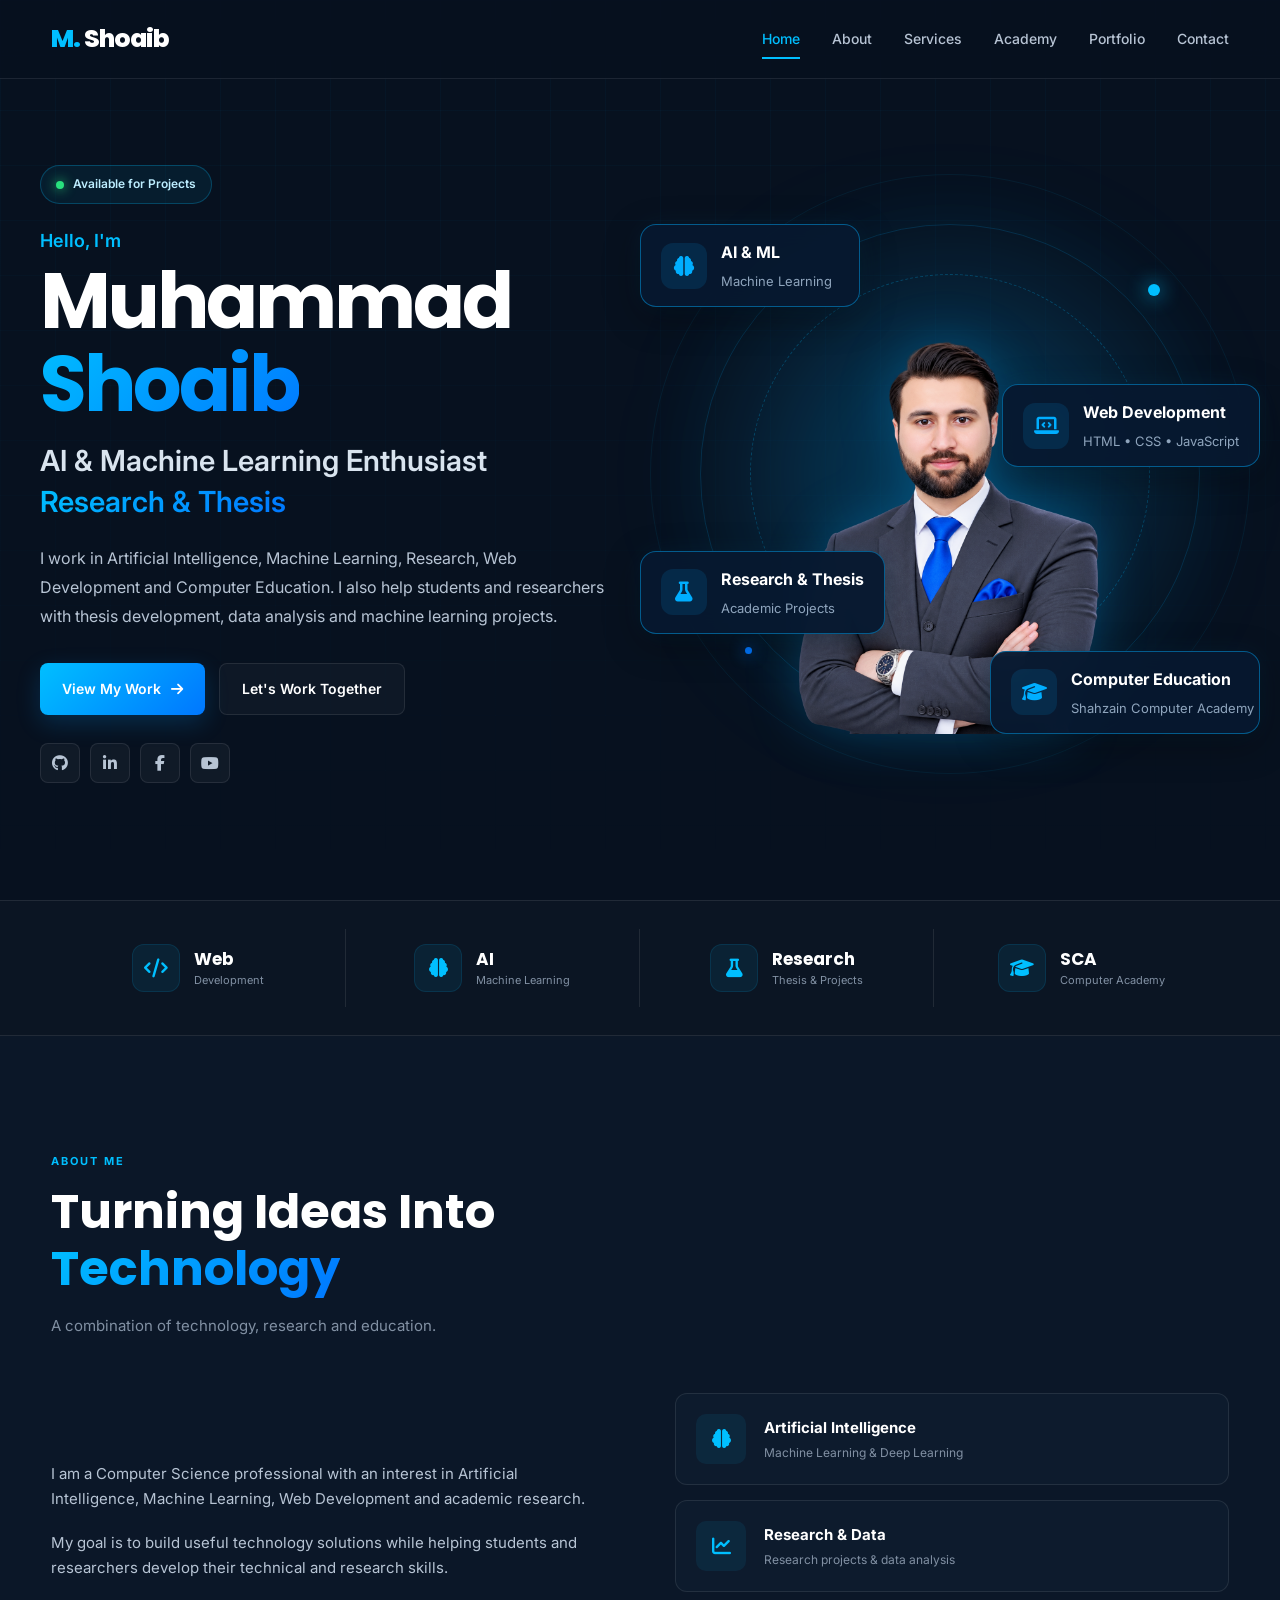
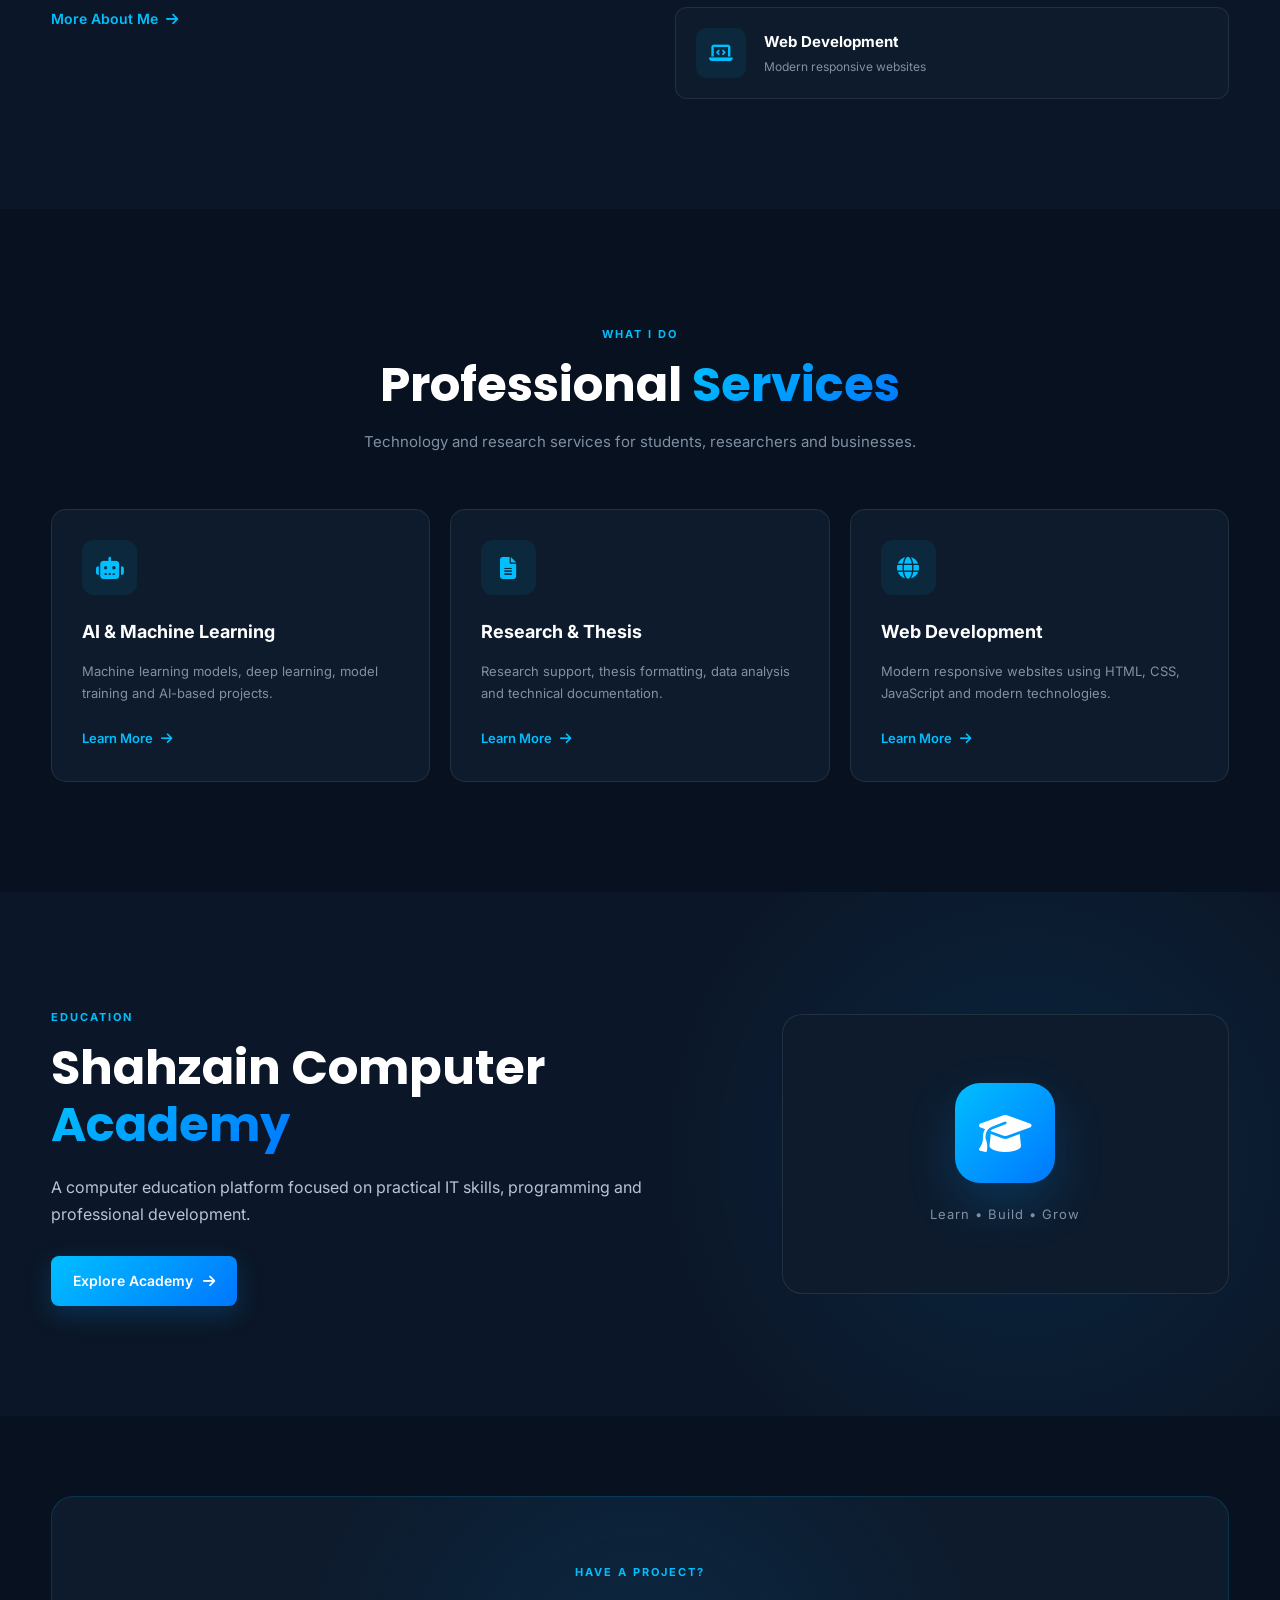
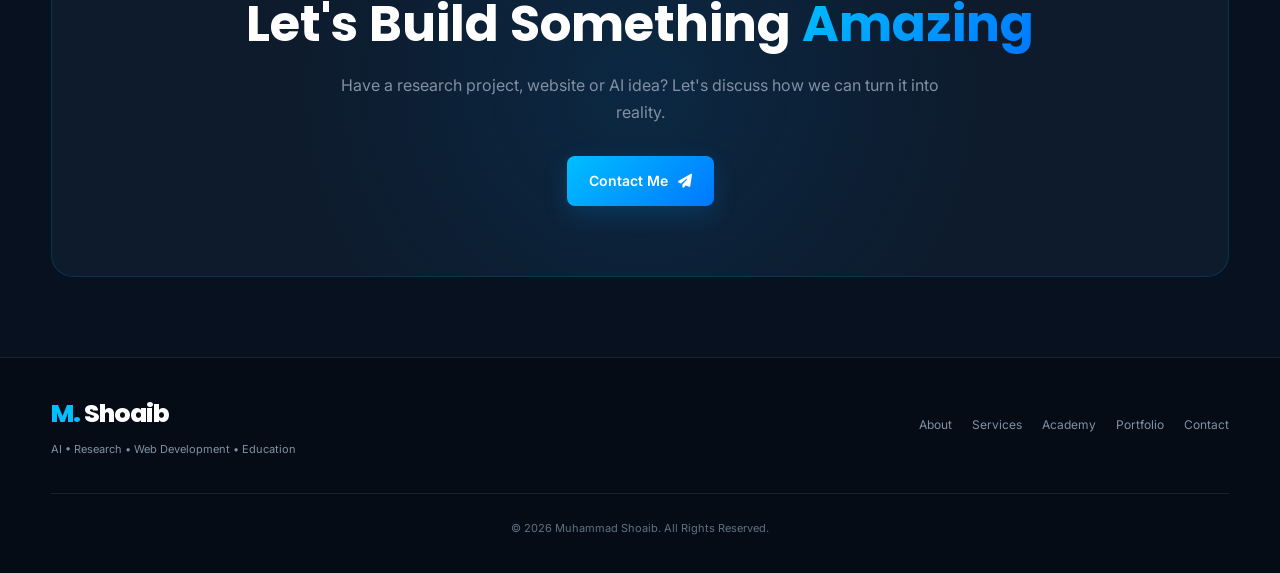
==== index.html @ e0293293 "Added professional poster image for social sharing" ====
<!DOCTYPE html>
<html lang="en">

<head>

    <!-- =====================================================
         BASIC META
         ===================================================== -->

    <meta charset="UTF-8">

    <meta name="viewport" content="width=device-width, initial-scale=1.0">

    <meta name="description"
        content="Muhammad Shoaib — AI, Machine Learning, Research, Web Development and Computer Education. Explore my work, projects, services and Shahzain Computer Academy.">

    <meta name="keywords"
        content="Muhammad Shoaib, AI, Machine Learning, Web Development, Research, Thesis, Computer Education, Shahzain Computer Academy">

    <meta name="author" content="Muhammad Shoaib">

    <meta name="robots" content="index, follow">

    <!-- =====================================================
         CANONICAL URL
         ===================================================== -->

    <link rel="canonical" href="https://YOUR-DOMAIN.com/">

       <!-- =====================================================
         OPEN GRAPH / SOCIAL SHARING
         ===================================================== -->

    <meta property="og:type" content="website">
    <meta property="og:title" content="Muhammad Shoaib | AI • Research • Web Development">
    <meta property="og:description" content="AI, Machine Learning, Research, Web Development and Computer Education by Muhammad Shoaib.">
    <meta property="og:url" content="https://shoaibdraban-portfolio.netlify.app/">
    <meta property="og:image" content="https://shoaibdraban-portfolio.netlify.app/images/POSTER_KA_NAAM.png">
    <meta property="og:site_name" content="Muhammad Shoaib">

    <!-- =====================================================
         TWITTER CARD
         ===================================================== -->

    <meta name="twitter:card" content="summary_large_image">
    <meta name="twitter:title" content="Muhammad Shoaib | AI • Research • Web Development">
    <meta name="twitter:description" content="AI, Machine Learning, Research, Web Development and Computer Education by Muhammad Shoaib.">
    <meta name="twitter:image" content="https://shoaibdraban-portfolio.netlify.app/images/POSTER_KA_NAAM.png">

    <!-- =====================================================
         PAGE TITLE
         ===================================================== -->

         <link rel="icon" type="image/svg+xml" href="data:image/svg+xml,<svg xmlns='http://www.w3.org/2000/svg' viewBox='0 0 100 100'><rect width='100' height='100' rx='20' fill='%230D1B2A'/><text x='50' y='72' font-size='50' text-anchor='middle' fill='%2300BFFF' font-family='Arial, sans-serif' font-weight='bold'>MS</text></svg>">

    <title>Muhammad Shoaib | AI • Research • Web Development</title>


    <!-- =====================================================
         GOOGLE FONTS
         ===================================================== -->

    <link rel="preconnect" href="https://fonts.googleapis.com">

    <link rel="preconnect" href="https://fonts.gstatic.com" crossorigin>

    <link
        href="https://fonts.googleapis.com/css2?family=Inter:wght@400;500;600;700;800&family=Poppins:wght@500;600;700;800&display=swap"
        rel="stylesheet">


    <!-- =====================================================
         FONT AWESOME
         ===================================================== -->

    <link rel="stylesheet"
        href="https://cdnjs.cloudflare.com/ajax/libs/font-awesome/6.7.2/css/all.min.css">


    <!-- =====================================================
         FAVICON
         ===================================================== -->

    <link rel="icon" type="image/png" href="images/favicon.png">


    <!-- =====================================================
         MAIN CSS
         ===================================================== -->

    <link rel="stylesheet" href="css/style.css">

</head>


<body>


    <!-- =====================================================
         HEADER
         ===================================================== -->

    <header class="header">

        <div class="container nav-container">

            <!-- LOGO -->

            <a href="index.html" class="logo" aria-label="Muhammad Shoaib Home">
                <span>M.</span> Shoaib
            </a>


            <!-- NAVIGATION -->

            <nav class="navbar" id="navbar" aria-label="Main Navigation">

                <a href="index.html" class="active" aria-current="page">Home</a>

                <a href="about.html">About</a>

                <a href="services.html">Services</a>

                <a href="academy.html">Academy</a>

                <a href="portfolio.html">Portfolio</a>

                <a href="contact.html">Contact</a>

            </nav>


            <!-- MOBILE MENU BUTTON -->

            <button class="menu-btn" id="menu-btn" type="button"
                aria-label="Open Menu" aria-controls="navbar" aria-expanded="false">

                <i class="fas fa-bars" aria-hidden="true"></i>

            </button>

        </div>

    </header>



    <!-- =====================================================
         MAIN CONTENT
         ===================================================== -->

    <main>


        <!-- =================================================
             HERO SECTION
             ================================================= -->

        <section class="hero" aria-labelledby="hero-title">

            <!-- HERO GRID BACKGROUND -->

            <div class="hero-grid" aria-hidden="true"></div>

            <div class="container hero-container">

                <!-- =========================================
                     HERO CONTENT
                     ========================================= -->

                <div class="hero-content">

                    <!-- AVAILABILITY BADGE -->

                    <div class="hero-badge">

                        <span class="status-dot" aria-hidden="true"></span>

                        Available for Projects

                    </div>

                    <!-- INTRO -->

                    <p class="hero-intro">
                        Hello, I'm
                    </p>

                    <!-- NAME -->

                    <h1 id="hero-title">

                        Muhammad
                        <span>Shoaib</span>

                    </h1>

                    <!-- PROFESSIONAL TITLE -->

                    <h2>

                        AI &amp; Machine Learning Enthusiast

                        <br>

                        <span class="typing-text" id="typing-text" aria-live="polite">
                        </span>

                    </h2>

                    <!-- DESCRIPTION -->

                    <p class="hero-description">

                        I work in Artificial Intelligence,
                        Machine Learning, Research, Web Development
                        and Computer Education.

                        I also help students and researchers with
                        thesis development, data analysis and
                        machine learning projects.

                    </p>

                    <!-- BUTTONS -->

                    <div class="hero-buttons">

                        <a href="portfolio.html" class="btn btn-primary">

                            View My Work

                            <i class="fas fa-arrow-right" aria-hidden="true"></i>

                        </a>

                        <a href="contact.html" class="btn btn-outline">

                            Let's Work Together

                        </a>

                    </div>

                    <!-- SOCIAL ICONS -->

                    <div class="hero-social" aria-label="Social Media Links">

                        <!-- Replace # with actual URLs -->
                        <a href="https://github.com/Shoaibdraban/portfolio-website" target="_blank" rel="noopener noreferrer" aria-label="GitHub">
                            <i class="fab fa-github" aria-hidden="true"></i>
                        </a>

                        <a href="https://www.linkedin.com/in/muhammad-shoaib-aaa43542b?utm_source=share_via&utm_content=profile&utm_medium=member_android" target="_blank" rel="noopener noreferrer" aria-label="LinkedIn">
                            <i class="fab fa-linkedin-in" aria-hidden="true"></i>
                        </a>

                        <a href="https://www.facebook.com/search/top?q=shahzain%20computer%20academy%20" target="_blank" rel="noopener noreferrer" aria-label="Facebook">
                            <i class="fab fa-facebook-f" aria-hidden="true"></i>
                        </a>

                        <a href="http://www.youtube.com/@ShahzainSeries" target="_blank" rel="noopener noreferrer" aria-label="YouTube">
                            <i class="fab fa-youtube" aria-hidden="true"></i>
                        </a>

                    </div>

                </div>

                <!-- =========================================
                     HERO VISUAL
                     ========================================= -->

                <div class="hero-visual" aria-hidden="true">

                    <div class="profile-wrapper">

                        <!-- TECH CIRCLES -->

                        <div class="tech-circle circle-one"></div>

                        <div class="tech-circle circle-two"></div>

                        <div class="tech-circle circle-three"></div>

                        <!-- PROFILE IMAGE -->

                        <div class="profile-card">

                            <div class="profile-glow"></div>

                            <img
                                src="images/shoaib.png"
                                alt="Muhammad Shoaib"
                                class="profile-photo"
                                width="400"
                                height="520"
                                fetchpriority="high">

                        </div>

                        <!-- AI & ML CARD -->

                        <div class="floating-card card-ai">

                            <div class="card-icon" aria-hidden="true">
                                <i class="fas fa-brain"></i>
                            </div>

                            <div>
                                <strong>AI &amp; ML</strong>
                                <small>Machine Learning</small>
                            </div>

                        </div>

                        <!-- WEB DEVELOPMENT CARD -->

                        <div class="floating-card card-code">

                            <div class="card-icon" aria-hidden="true">
                                <i class="fas fa-laptop-code"></i>
                            </div>

                            <div>
                                <strong>Web Development</strong>
                                <small>HTML • CSS • JavaScript</small>
                            </div>

                        </div>

                        <!-- RESEARCH CARD -->

                        <div class="floating-card card-research">

                            <div class="card-icon" aria-hidden="true">
                                <i class="fas fa-flask"></i>
                            </div>

                            <div>
                                <strong>Research &amp; Thesis</strong>
                                <small>Academic Projects</small>
                            </div>

                        </div>

                        <!-- COMPUTER EDUCATION CARD -->

                        <div class="floating-card card-education">

                            <div class="card-icon" aria-hidden="true">
                                <i class="fas fa-graduation-cap"></i>
                            </div>

                            <div>
                                <strong>Computer Education</strong>
                                <small>Shahzain Computer Academy</small>
                            </div>

                        </div>

                    </div>

                </div>

            </div>

        </section>



        <!-- =================================================
             STATS SECTION
             ================================================= -->

        <section class="stats-section" aria-label="Areas of Expertise">

            <div class="container">

                <div class="stats-grid">

                    <!-- WEB DEVELOPMENT -->

                    <div class="stat-card">

                        <div class="stat-icon" aria-hidden="true">
                            <i class="fas fa-code"></i>
                        </div>

                        <div class="stat-content">

                            <h3>Web</h3>

                            <p>Development</p>

                        </div>

                    </div>

                    <!-- AI & MACHINE LEARNING -->

                    <div class="stat-card">

                        <div class="stat-icon" aria-hidden="true">
                            <i class="fas fa-brain"></i>
                        </div>

                        <div class="stat-content">

                            <h3>AI</h3>

                            <p>Machine Learning</p>

                        </div>

                    </div>

                    <!-- RESEARCH -->

                    <div class="stat-card">

                        <div class="stat-icon" aria-hidden="true">
                            <i class="fas fa-flask"></i>
                        </div>

                        <div class="stat-content">

                            <h3>Research</h3>

                            <p>Thesis &amp; Projects</p>

                        </div>

                    </div>

                    <!-- SHAHZAIN COMPUTER ACADEMY -->

                    <div class="stat-card">

                        <div class="stat-icon" aria-hidden="true">
                            <i class="fas fa-graduation-cap"></i>
                        </div>

                        <div class="stat-content">

                            <h3>SCA</h3>

                            <p>Computer Academy</p>

                        </div>

                    </div>

                </div>

            </div>

        </section>



        <!-- =================================================
             ABOUT PREVIEW
             ================================================= -->

        <section class="about-preview section-padding" aria-labelledby="about-heading">

            <div class="container">

                <div class="section-heading">

                    <span class="section-label">ABOUT ME</span>

                    <h2 id="about-heading">Turning Ideas Into <span>Technology</span></h2>

                    <p>
                        A combination of technology, research and education.
                    </p>

                </div>

                <div class="about-grid">

                    <div class="about-text">

                        <p>
                            I am a Computer Science professional with an
                            interest in Artificial Intelligence, Machine
                            Learning, Web Development and academic research.
                        </p>

                        <p>
                            My goal is to build useful technology solutions
                            while helping students and researchers develop
                            their technical and research skills.
                        </p>

                        <a href="about.html" class="text-link">
                            More About Me <i class="fas fa-arrow-right" aria-hidden="true"></i>
                        </a>

                    </div>

                    <div class="about-features">

                        <div class="feature-box">

                            <div class="feature-icon" aria-hidden="true">
                                <i class="fas fa-brain"></i>
                            </div>

                            <div>
                                <h3>Artificial Intelligence</h3>
                                <p>Machine Learning &amp; Deep Learning</p>
                            </div>

                        </div>

                        <div class="feature-box">

                            <div class="feature-icon" aria-hidden="true">
                                <i class="fas fa-chart-line"></i>
                            </div>

                            <div>
                                <h3>Research &amp; Data</h3>
                                <p>Research projects &amp; data analysis</p>
                            </div>

                        </div>

                        <div class="feature-box">

                            <div class="feature-icon" aria-hidden="true">
                                <i class="fas fa-laptop-code"></i>
                            </div>

                            <div>
                                <h3>Web Development</h3>
                                <p>Modern responsive websites</p>
                            </div>

                        </div>

                    </div>

                </div>

            </div>

        </section>



        <!-- =================================================
             SERVICES PREVIEW
             ================================================= -->

        <section class="services-preview section-padding" aria-labelledby="services-heading">

            <div class="container">

                <div class="section-heading center">

                    <span class="section-label">WHAT I DO</span>

                    <h2 id="services-heading">Professional <span>Services</span></h2>

                    <p>
                        Technology and research services for students,
                        researchers and businesses.
                    </p>

                </div>

                <div class="services-grid">

                    <article class="service-card">

                        <div class="service-icon" aria-hidden="true">
                            <i class="fas fa-robot"></i>
                        </div>

                        <h3>AI &amp; Machine Learning</h3>

                        <p>
                            Machine learning models, deep learning,
                            model training and AI-based projects.
                        </p>

                        <a href="services.html">
                            Learn More <i class="fas fa-arrow-right" aria-hidden="true"></i>
                        </a>

                    </article>

                    <article class="service-card">

                        <div class="service-icon" aria-hidden="true">
                            <i class="fas fa-file-lines"></i>
                        </div>

                        <h3>Research &amp; Thesis</h3>

                        <p>
                            Research support, thesis formatting,
                            data analysis and technical documentation.
                        </p>

                        <a href="services.html">
                            Learn More <i class="fas fa-arrow-right" aria-hidden="true"></i>
                        </a>

                    </article>

                    <article class="service-card">

                        <div class="service-icon" aria-hidden="true">
                            <i class="fas fa-globe"></i>
                        </div>

                        <h3>Web Development</h3>

                        <p>
                            Modern responsive websites using HTML,
                            CSS, JavaScript and modern technologies.
                        </p>

                        <a href="services.html">
                            Learn More <i class="fas fa-arrow-right" aria-hidden="true"></i>
                        </a>

                    </article>

                </div>

            </div>

        </section>



        <!-- =================================================
             ACADEMY PREVIEW
             ================================================= -->

        <section class="academy-preview section-padding" aria-labelledby="academy-heading">

            <div class="container academy-container">

                <div class="academy-content">

                    <span class="section-label">EDUCATION</span>

                    <h2 id="academy-heading">Shahzain Computer <span>Academy</span></h2>

                    <p>
                        A computer education platform focused on practical
                        IT skills, programming and professional development.
                    </p>

                    <a href="academy.html" class="btn btn-primary">
                        Explore Academy <i class="fas fa-arrow-right" aria-hidden="true"></i>
                    </a>

                </div>

                <div class="academy-icon-box" aria-hidden="true">

                    <div class="academy-large-icon">
                        <i class="fas fa-graduation-cap"></i>
                    </div>

                    <span>Learn • Build • Grow</span>

                </div>

            </div>

        </section>



        <!-- =================================================
             CTA SECTION
             ================================================= -->

        <section class="cta section-padding" aria-labelledby="cta-heading">

            <div class="container">

                <div class="cta-box">

                    <span class="section-label">HAVE A PROJECT?</span>

                    <h2 id="cta-heading">Let's Build Something <span>Amazing</span></h2>

                    <p>
                        Have a research project, website or AI idea?
                        Let's discuss how we can turn it into reality.
                    </p>

                    <a href="contact.html" class="btn btn-primary">
                        Contact Me <i class="fas fa-paper-plane" aria-hidden="true"></i>
                    </a>

                </div>

            </div>

        </section>

    </main>



    <!-- =====================================================
         FOOTER
         ===================================================== -->

    <footer class="footer">

        <div class="container footer-content">

            <!-- FOOTER BRAND -->

            <div class="footer-brand">

                <a href="index.html" class="logo" aria-label="Muhammad Shoaib Home">
                    <span>M.</span> Shoaib
                </a>

                <p>AI • Research • Web Development • Education</p>

            </div>

            <!-- FOOTER NAVIGATION -->

            <nav class="footer-links" aria-label="Footer Navigation">

                <a href="about.html">About</a>

                <a href="services.html">Services</a>

                <a href="academy.html">Academy</a>

                <a href="portfolio.html">Portfolio</a>

                <a href="contact.html">Contact</a>

            </nav>

            <!-- COPYRIGHT -->

            <p class="copyright">

                © <span id="year"></span> Muhammad Shoaib. All Rights Reserved.

            </p>

        </div>

    </footer>



    <!-- =====================================================
         JAVASCRIPT
         ===================================================== -->

    <script src="js/script.js"></script>


</body>

</html>
---- css/style.css ----
/* =====================================================
   MUHAMMAD SHOAIB PERSONAL PORTFOLIO WEBSITE
   Main Stylesheet — Complete (All Pages)
   Premium Dark Technology Theme
   Fully Responsive
   ===================================================== */


/* =====================================================
   ROOT VARIABLES
   ===================================================== */

:root {

    --primary: #00bfff;
    --primary-dark: #008dcc;

    --background: #07111f;
    --background-light: #0b1728;

    --card: #0d1b2d;
    --card-light: #11243a;

    --text: #ffffff;
    --text-light: #b7c4d4;
    --text-muted: #8190a3;

    --border: rgba(255, 255, 255, 0.09);

    --gradient:
        linear-gradient(
            135deg,
            #00bfff,
            #0077ff
        );

    --container: 1180px;

    --transition:
        all 0.3s ease;
}


/* =====================================================
   RESET
   ===================================================== */

* {
    margin: 0;
    padding: 0;
    box-sizing: border-box;
}


html {
    scroll-behavior: smooth;
    overflow-x: hidden;
}


body {
    font-family: "Inter", sans-serif;

    background: var(--background);

    color: var(--text);

    line-height: 1.7;

    overflow-x: hidden;

    min-width: 0;
}


a {
    text-decoration: none;
    color: inherit;
}


img {
    max-width: 100%;
    display: block;
}


button {
    font-family: inherit;
}


/* Prevent long text from creating horizontal overflow */

h1,
h2,
h3,
p,
a,
span,
small {
    overflow-wrap: break-word;
}


/* =====================================================
   CONTAINER
   ===================================================== */

.container {

    width: min(92%, var(--container));

    margin-left: auto;
    margin-right: auto;
}


/* =====================================================
   HEADER
   ===================================================== */

.header {

    position: fixed;

    top: 0;
    left: 0;

    width: 100%;

    z-index: 1000;

    background:
        rgba(7, 17, 31, 0.88);

    backdrop-filter: blur(15px);
    -webkit-backdrop-filter: blur(15px);

    border-bottom:
        1px solid var(--border);
}


.nav-container {

    height: 78px;

    display: flex;

    align-items: center;

    justify-content: space-between;

    gap: 20px;
}


/* =====================================================
   LOGO
   ===================================================== */

.logo {

    font-family: "Poppins", sans-serif;

    font-size: 25px;

    font-weight: 800;

    letter-spacing: -1px;

    white-space: nowrap;
}


.logo span {
    color: var(--primary);
}


/* =====================================================
   NAVIGATION
   ===================================================== */

.navbar {

    display: flex;

    align-items: center;

    gap: 32px;
}


.navbar a {

    position: relative;

    color: var(--text-light);

    font-size: 14px;

    font-weight: 500;

    transition: var(--transition);

    white-space: nowrap;
}


.navbar a::after {

    content: "";

    position: absolute;

    width: 0;

    height: 2px;

    left: 0;

    bottom: -8px;

    background: var(--primary);

    transition: var(--transition);
}


.navbar a:hover,
.navbar a.active {

    color: var(--primary);
}


.navbar a:hover::after,
.navbar a.active::after {

    width: 100%;
}


/* =====================================================
   MOBILE MENU BUTTON
   ===================================================== */

.menu-btn {

    display: none;

    border: none;

    background: transparent;

    color: white;

    font-size: 24px;

    cursor: pointer;

    padding: 5px;
}


/* =====================================================
   HERO
   ===================================================== */

.hero {

    min-height: 100vh;

    position: relative;

    display: flex;

    align-items: center;

    justify-content: center;

    padding-top: 78px;

    padding-bottom: 30px;

    overflow: hidden;
}


/* =====================================================
   HERO GRID BACKGROUND
   ===================================================== */

.hero-grid {

    position: absolute;

    inset: 0;

    background-image:

        linear-gradient(
            rgba(0, 191, 255, 0.035) 1px,
            transparent 1px
        ),

        linear-gradient(
            90deg,
            rgba(0, 191, 255, 0.035) 1px,
            transparent 1px
        );

    background-size: 55px 55px;

    mask-image:
        linear-gradient(
            to bottom,
            black,
            transparent
        );

    -webkit-mask-image:
        linear-gradient(
            to bottom,
            black,
            transparent
        );
}


/* =====================================================
   HERO CONTAINER
   ===================================================== */

.hero-container {

    position: relative;

    display: grid;

    grid-template-columns:
        minmax(0, 1fr)
        minmax(0, 1fr);

    align-items: center;

    gap: 40px;

    padding: 20px 0;

    width: 100%;

    max-width: 1200px;

    margin: 0 auto;
}


/* =====================================================
   HERO CONTENT
   ===================================================== */

.hero-content {

    position: relative;

    z-index: 5;

    padding: 10px 0;

    min-width: 0;
}


.hero-badge {

    display: inline-flex;

    align-items: center;

    gap: 9px;

    padding: 8px 15px;

    margin-bottom: 22px;

    border:
        1px solid
        rgba(0, 191, 255, 0.25);

    background:
        rgba(0, 191, 255, 0.07);

    border-radius: 50px;

    color: #bdeeff;

    font-size: 12px;

    font-weight: 600;
}


.status-dot {

    width: 8px;
    height: 8px;

    min-width: 8px;

    border-radius: 50%;

    background: #28e07d;

    box-shadow:
        0 0 12px #28e07d;
}


.hero-intro {

    color: var(--primary);

    font-size: 18px;

    font-weight: 600;

    margin-bottom: 4px;
}


.hero h1 {

    font-family: "Poppins", sans-serif;

    font-size:
        clamp(
            48px,
            6vw,
            78px
        );

    line-height: 1.08;

    letter-spacing: -3px;

    margin-bottom: 15px;

    max-width: 100%;
}


.hero h1 span,
.hero h2 span,
.section-heading h2 span,
.academy-content h2 span,
.cta-box h2 span {

    background: var(--gradient);

    -webkit-background-clip: text;

    background-clip: text;

    color: transparent;
}


.hero h2 {

    font-size:
        clamp(
            20px,
            2.5vw,
            29px
        );

    line-height: 1.4;

    color: #d9e4ef;

    font-weight: 600;

    margin-bottom: 22px;
}


.typing-text {
    color: var(--primary);
}


.hero-description {

    max-width: 680px;

    color: var(--text-light);

    font-size: 16px;

    margin-bottom: 32px;

    line-height: 1.8;
}


/* =====================================================
   HERO BUTTONS
   ===================================================== */

.hero-buttons {

    display: flex;

    flex-wrap: wrap;

    gap: 14px;

    margin-bottom: 28px;
}


.btn {

    display: inline-flex;

    align-items: center;

    justify-content: center;

    gap: 10px;

    padding: 13px 22px;

    border-radius: 8px;

    font-size: 14px;

    font-weight: 600;

    transition: var(--transition);

    max-width: 100%;
}


.btn-primary {

    background: var(--gradient);

    color: white;

    box-shadow:
        0 8px 25px
        rgba(0, 153, 255, 0.2);
}


.btn-primary:hover {

    transform: translateY(-3px);

    box-shadow:
        0 12px 30px
        rgba(0, 153, 255, 0.3);
}


.btn-outline {

    border:
        1px solid
        var(--border);

    color: white;

    background:
        rgba(255, 255, 255, 0.03);
}


.btn-outline:hover {

    border-color: var(--primary);

    color: var(--primary);

    transform: translateY(-3px);
}


/* =====================================================
   SOCIAL
   ===================================================== */

.hero-social {

    display: flex;

    gap: 10px;

    flex-wrap: wrap;
}


.hero-social a {

    width: 40px;
    height: 40px;

    display: flex;

    align-items: center;

    justify-content: center;

    border-radius: 8px;

    background:
        rgba(255, 255, 255, 0.04);

    border:
        1px solid
        var(--border);

    color: var(--text-light);

    transition: var(--transition);
}


.hero-social a:hover {

    color: var(--primary);

    border-color: var(--primary);

    transform: translateY(-3px);
}


/* =====================================================
   HERO VISUAL
   ===================================================== */

.hero-visual {

    position: relative;

    display: flex;

    align-items: center;

    justify-content: center;

    min-height: 560px;

    width: 100%;

    min-width: 0;

    overflow: visible;
}


.profile-wrapper {

    position: relative;

    display: flex;

    align-items: center;

    justify-content: center;

    width: 100%;

    height: 100%;

    min-height: 560px;
}


/* =====================================================
   PROFILE CARD
   ===================================================== */

.profile-card {

    position: relative;

    width: 400px;

    height: 520px;

    display: flex;

    align-items: flex-end;

    justify-content: center;

    z-index: 2;

    flex-shrink: 0;
}


.profile-photo {

    position: relative;

    z-index: 3;

    width: 100%;

    height: 100%;

    object-fit: contain;

    object-position: center bottom;

    filter:
        drop-shadow(
            0 0 25px
            rgba(0, 174, 255, 0.25)
        );

    transition: transform 0.3s ease;
}


/* =====================================================
   BLUE GLOW
   ===================================================== */

.profile-glow {

    position: absolute;

    width: 380px;
    height: 380px;

    border-radius: 50%;

    left: 50%;
    top: 50%;

    transform:
        translate(-50%, -50%);

    background:
        rgba(0, 174, 255, 0.22);

    filter: blur(70px);

    z-index: 1;

    animation:
        glowPulse 4s
        ease-in-out
        infinite;
}


/* =====================================================
   TECHNOLOGY CIRCLES
   ===================================================== */

.tech-circle {

    position: absolute;

    border-radius: 50%;

    pointer-events: none;

    left: 50%;
    top: 50%;

    transform:
        translate(-50%, -50%);
}


.circle-one {

    width: 500px;
    height: 500px;

    border:
        1px solid
        rgba(0, 174, 255, 0.16);

    box-shadow:
        0 0 80px
        rgba(0, 174, 255, 0.04);
}


.circle-two {

    width: 400px;
    height: 400px;

    border:
        1px dashed
        rgba(0, 191, 255, 0.25);

    animation:
        rotateCircle
        28s
        linear
        infinite;
}


.circle-three {

    width: 600px;
    height: 600px;

    border:
        1px solid
        rgba(0, 191, 255, 0.07);
}


/* =====================================================
   FLOATING CARDS
   ===================================================== */

.floating-card {

    position: absolute;

    z-index: 10;

    display: flex;

    align-items: center;

    gap: 14px;

    min-width: 220px;

    max-width: 270px;

    padding: 14px 20px;

    background:
        rgba(7, 25, 48, 0.95);

    border:
        1px solid
        rgba(0, 174, 255, 0.45);

    border-radius: 16px;

    box-shadow:

        0 10px 35px
        rgba(0, 0, 0, 0.35),

        0 0 25px
        rgba(0, 174, 255, 0.08);

    backdrop-filter: blur(12px);

    -webkit-backdrop-filter: blur(12px);

    animation:
        floatingCard
        4s
        ease-in-out
        infinite;
}


/* =====================================================
   CARD ICON
   ===================================================== */

.card-icon {

    width: 46px;
    height: 46px;

    min-width: 46px;

    display: flex;

    align-items: center;

    justify-content: center;

    border-radius: 12px;

    background:
        rgba(0, 174, 255, 0.12);

    color: #00aeff;

    font-size: 20px;
}


/* =====================================================
   CARD TEXT
   ===================================================== */

.floating-card strong {

    display: block;

    color: #ffffff;

    font-size: 16px;

    font-weight: 700;

    margin-bottom: 4px;

    white-space: nowrap;
}


.floating-card small {

    display: block;

    color: #8fa5bd;

    font-size: 13px;

    white-space: nowrap;
}


/* =====================================================
   CARD POSITIONS
   ===================================================== */

.card-ai {

    top: 30px;

    left: -20px;

    animation-delay: 0s;
}


.card-code {

    top: 190px;

    right: -20px;

    animation-delay: 0.8s;
}


.card-research {

    bottom: 120px;

    left: -20px;

    animation-delay: 1.5s;
}


.card-education {

    bottom: 20px;

    right: -20px;

    animation-delay: 2.2s;
}


/* =====================================================
   HERO DECORATIVE DOTS
   ===================================================== */

.hero-visual::before {

    content: "";

    position: absolute;

    width: 12px;
    height: 12px;

    top: 90px;
    right: 80px;

    border-radius: 50%;

    background: var(--primary);

    box-shadow:
        0 0 20px
        var(--primary);

    z-index: 2;

    animation:
        dotPulse
        2s
        infinite;
}


.hero-visual::after {

    content: "";

    position: absolute;

    width: 7px;
    height: 7px;

    bottom: 100px;
    left: 85px;

    border-radius: 50%;

    background: #0077ff;

    box-shadow:
        0 0 15px
        #0077ff;

    z-index: 2;
}


/* =====================================================
   HERO ANIMATIONS
   ===================================================== */

@keyframes floatingCard {

    0%,
    100% {

        transform:
            translateY(0);
    }

    50% {

        transform:
            translateY(-9px);
    }
}


@keyframes rotateCircle {

    from {

        transform:
            translate(-50%, -50%)
            rotate(0deg);
    }

    to {

        transform:
            translate(-50%, -50%)
            rotate(360deg);
    }
}


@keyframes glowPulse {

    0%,
    100% {

        opacity: 0.75;

        transform:
            translate(-50%, -50%)
            scale(1);
    }

    50% {

        opacity: 1;

        transform:
            translate(-50%, -50%)
            scale(1.08);
    }
}


@keyframes dotPulse {

    0%,
    100% {

        opacity: 0.5;

        transform:
            scale(1);
    }

    50% {

        opacity: 1;

        transform:
            scale(1.4);
    }
}


/* =====================================================
   STATS / EXPERTISE SECTION
   ===================================================== */

.stats-section {

    position: relative;

    width: 100%;

    padding: 28px 0;

    background:
        rgba(255, 255, 255, 0.015);

    border-top:
        1px solid
        var(--border);

    border-bottom:
        1px solid
        var(--border);

    overflow: hidden;
}


.stats-section .stats-grid {

    width: 100%;

    display: grid;

    grid-template-columns:
        repeat(4, 1fr);

    align-items: stretch;
}


.stat-card {

    position: relative;

    min-width: 0;

    display: flex;

    align-items: center;

    justify-content: center;

    gap: 14px;

    padding: 15px 20px;

    border-right:
        1px solid
        var(--border);

    transition: var(--transition);
}


.stat-card:last-child {

    border-right: none;
}


.stat-icon {

    width: 48px;
    height: 48px;

    min-width: 48px;

    display: flex;

    align-items: center;

    justify-content: center;

    border-radius: 12px;

    background:
        rgba(0, 191, 255, 0.08);

    border:
        1px solid
        rgba(0, 191, 255, 0.12);

    color: var(--primary);

    font-size: 19px;

    transition: var(--transition);
}


.stat-content {

    min-width: 0;
}


.stat-content h3 {

    margin: 0;

    font-family: "Poppins", sans-serif;

    font-size: 17px;

    line-height: 1.3;

    color: #ffffff;

    font-weight: 700;
}


.stat-content p {

    margin: 3px 0 0;

    color: var(--text-muted);

    font-size: 11px;

    line-height: 1.4;

    white-space: nowrap;
}


.stat-card:hover {

    background:
        rgba(0, 191, 255, 0.025);
}


.stat-card:hover .stat-icon {

    transform:
        translateY(-3px);

    background:
        rgba(0, 191, 255, 0.14);

    border-color:
        rgba(0, 191, 255, 0.3);

    box-shadow:
        0 8px 25px
        rgba(0, 191, 255, 0.12);
}


/* =====================================================
   GENERAL SECTIONS
   ===================================================== */

.section-padding {

    padding: 110px 0;
}


.section-heading {

    max-width: 650px;

    margin-bottom: 55px;
}


.section-heading.center {

    text-align: center;

    margin-left: auto;
    margin-right: auto;
}


.section-label {

    display: inline-block;

    color: var(--primary);

    font-size: 11px;

    font-weight: 700;

    letter-spacing: 2px;

    margin-bottom: 12px;
}


.section-heading h2 {

    font-family: "Poppins", sans-serif;

    font-size:
        clamp(
            32px,
            4vw,
            48px
        );

    line-height: 1.2;

    margin-bottom: 15px;
}


.section-heading p {

    color: var(--text-muted);

    font-size: 15px;
}


/* =====================================================
   SCROLL REVEAL
   ===================================================== */

.reveal {
    opacity: 0;
    transform: translateY(30px);
    transition: opacity 0.6s ease, transform 0.6s ease;
}

.reveal.show {
    opacity: 1;
    transform: translateY(0);
}


/* =====================================================
   ABOUT
   ===================================================== */

.about-preview {

    background:
        var(--background-light);
}


.about-grid {

    display: grid;

    grid-template-columns:
        minmax(0, 1fr)
        minmax(0, 1fr);

    gap: 70px;

    align-items: center;
}


.about-text p {

    color: var(--text-light);

    font-size: 15px;

    margin-bottom: 18px;
}


.text-link {

    display: inline-flex;

    align-items: center;

    gap: 8px;

    color: var(--primary);

    font-weight: 600;

    font-size: 14px;

    margin-top: 8px;
}


.text-link i {

    transition: var(--transition);
}


.text-link:hover i {

    transform:
        translateX(5px);
}


/* =====================================================
   ABOUT FEATURES
   ===================================================== */

.about-features {

    display: flex;

    flex-direction: column;

    gap: 15px;
}


.feature-box {

    display: flex;

    align-items: center;

    gap: 18px;

    padding: 20px;

    background:
        var(--card);

    border:
        1px solid
        var(--border);

    border-radius: 12px;

    transition: var(--transition);

    min-width: 0;
}


.feature-box:hover {

    border-color:
        rgba(0, 191, 255, 0.3);

    transform:
        translateX(5px);
}


.feature-icon {

    min-width: 50px;

    height: 50px;

    display: flex;

    align-items: center;

    justify-content: center;

    border-radius: 10px;

    background:
        rgba(0, 191, 255, 0.08);

    color: var(--primary);

    font-size: 19px;
}


.feature-box h3 {

    font-size: 15px;

    margin-bottom: 2px;
}


.feature-box p {

    color: var(--text-muted);

    font-size: 12px;
}


/* =====================================================
   SERVICES
   ===================================================== */

.services-preview {

    background:
        var(--background);
}


.services-grid {

    display: grid;

    grid-template-columns:
        repeat(3, 1fr);

    gap: 20px;
}


.service-card {

    padding: 30px;

    background:
        var(--card);

    border:
        1px solid
        var(--border);

    border-radius: 15px;

    transition: var(--transition);

    min-width: 0;
}


.service-card:hover {

    transform:
        translateY(-8px);

    border-color:
        rgba(0, 191, 255, 0.3);

    box-shadow:
        0 20px 50px
        rgba(0, 0, 0, 0.2);
}


.service-icon {

    width: 55px;
    height: 55px;

    display: flex;

    align-items: center;

    justify-content: center;

    border-radius: 12px;

    background:
        rgba(0, 191, 255, 0.08);

    color: var(--primary);

    font-size: 22px;

    margin-bottom: 22px;
}


.service-card h3 {

    font-size: 18px;

    margin-bottom: 12px;
}


.service-card p {

    color: var(--text-muted);

    font-size: 13px;

    margin-bottom: 20px;
}


.service-card a {

    color: var(--primary);

    font-size: 13px;

    font-weight: 600;
}


.service-card a i {

    margin-left: 5px;
}


/* =====================================================
   ACADEMY PREVIEW (HOME PAGE)
   ===================================================== */

.academy-preview {

    background:

        radial-gradient(
            circle at 80% 50%,
            rgba(0, 153, 255, 0.1),
            transparent 35%
        ),

        var(--background-light);
}


.academy-container {

    display: grid;

    grid-template-columns:
        minmax(0, 1.2fr)
        minmax(0, 0.8fr);

    gap: 60px;

    align-items: center;
}


.academy-content h2 {

    font-family: "Poppins", sans-serif;

    font-size:
        clamp(
            32px,
            4vw,
            48px
        );

    line-height: 1.2;

    margin-bottom: 20px;
}


.academy-content p {

    color: var(--text-light);

    max-width: 600px;

    margin-bottom: 28px;
}


.academy-icon-box {

    min-height: 280px;

    display: flex;

    flex-direction: column;

    align-items: center;

    justify-content: center;

    background:
        var(--card);

    border:
        1px solid
        var(--border);

    border-radius: 20px;
}


.academy-large-icon {

    width: 100px;
    height: 100px;

    display: flex;

    align-items: center;

    justify-content: center;

    border-radius: 25px;

    background:
        var(--gradient);

    font-size: 42px;

    margin-bottom: 20px;

    box-shadow:
        0 20px 50px
        rgba(0, 153, 255, 0.2);
}


.academy-icon-box span {

    color: var(--text-muted);

    font-size: 13px;

    letter-spacing: 1px;
}


/* =====================================================
   CTA
   ===================================================== */

.cta {
    background: var(--background);
    position: relative;
    z-index: 3;
    overflow: visible;
    padding: 80px 0;
}


.cta-box {
    text-align: center;
    padding: 60px 30px;
    border-radius: 22px;
    border: 1px solid rgba(0, 191, 255, 0.15);
    background:
        radial-gradient(circle at center, rgba(0, 153, 255, 0.1), transparent 55%),
        var(--card);
    position: relative;
    z-index: 5;
    overflow: visible;
}


.cta-box h2 {

    font-family: "Poppins", sans-serif;

    font-size:
        clamp(
            32px,
            4vw,
            50px
        );

    line-height: 1.2;

    margin-bottom: 18px;
}


.cta-box p {

    color: var(--text-muted);

    max-width: 600px;

    margin:
        0 auto 20px;
}

.cta-box .btn {
    margin-top: 10px;
    margin-bottom: 10px;
    position: relative;
    z-index: 10;
    display: inline-flex;
}


/* =====================================================
   FOOTER
   ===================================================== */

.footer {

    border-top:
        1px solid
        var(--border);

    background:
        #050c16;

    padding: 35px 0;

    position: relative;
    z-index: 5;
    overflow: visible;
}


.footer-content {

    display: flex;

    align-items: center;

    justify-content: space-between;

    gap: 20px;

    flex-wrap: wrap;
}


.footer-brand p {

    color: var(--text-muted);

    font-size: 11px;

    margin-top: 4px;
}


.footer-links {

    display: flex;

    gap: 20px;

    flex-wrap: wrap;
}


.footer-links a {

    color: var(--text-muted);

    font-size: 12px;

    transition: var(--transition);
}


.footer-links a:hover {

    color: var(--primary);
}


.copyright {

    width: 100%;

    text-align: center;

    padding-top: 25px;

    margin-top: 15px;

    border-top:
        1px solid
        var(--border);

    color: #5f7085;

    font-size: 11px;
}


/* =====================================================
   ABOUT PAGE
   ===================================================== */

/* PAGE HEADER */

.page-header {
    padding-top: 140px;
    padding-bottom: 60px;
    background: var(--background-light);
    border-bottom: 1px solid var(--border);
    text-align: center;
}

.page-header-content h1 {
    font-family: "Poppins", sans-serif;
    font-size: clamp(40px, 5vw, 64px);
    line-height: 1.15;
    margin-bottom: 12px;
}

.page-header-content h1 span {
    background: var(--gradient);
    -webkit-background-clip: text;
    background-clip: text;
    color: transparent;
}

.page-header-content p {
    color: var(--text-muted);
    font-size: 18px;
    max-width: 600px;
    margin: 0 auto;
}

/* ABOUT PAGE GRID */

.about-page {
    background: var(--background);
}

.about-page-grid {
    display: grid;
    grid-template-columns: 1fr 1fr;
    gap: 60px;
    align-items: center;
}

/* ABOUT IMAGE */

.about-image-wrapper {
    position: relative;
    display: flex;
    flex-direction: column;
    align-items: center;
    gap: 30px;
}

.about-image-box {
    position: relative;
    width: 100%;
    max-width: 420px;
    border-radius: 20px;
    overflow: hidden;
    border: 1px solid rgba(0, 174, 255, 0.2);
    box-shadow: 0 20px 60px rgba(0, 0, 0, 0.3);
}

.about-image-glow {
    position: absolute;
    width: 300px;
    height: 300px;
    border-radius: 50%;
    left: 50%;
    top: 50%;
    transform: translate(-50%, -50%);
    background: rgba(0, 174, 255, 0.15);
    filter: blur(60px);
    z-index: 0;
}

.about-image {
    position: relative;
    z-index: 1;
    width: 100%;
    height: auto;
    display: block;
    object-fit: cover;
}

/* ABOUT FLOATING STATS */

.about-floating-stats {
    display: flex;
    gap: 20px;
    width: 100%;
    max-width: 420px;
}

.about-stat-item {
    flex: 1;
    text-align: center;
    padding: 18px 10px;
    background: rgba(7, 25, 48, 0.95);
    border: 1px solid rgba(0, 174, 255, 0.25);
    border-radius: 12px;
    backdrop-filter: blur(10px);
}

.about-stat-number {
    display: block;
    font-family: "Poppins", sans-serif;
    font-size: 28px;
    font-weight: 800;
    background: var(--gradient);
    -webkit-background-clip: text;
    background-clip: text;
    color: transparent;
}

.about-stat-label {
    display: block;
    font-size: 12px;
    color: var(--text-muted);
    margin-top: 2px;
}

/* ABOUT TEXT CONTENT */

.about-text-content {
    padding: 10px 0;
}

.about-text-content .section-label {
    margin-bottom: 8px;
}

.about-text-content h2 {
    font-family: "Poppins", sans-serif;
    font-size: clamp(30px, 3.5vw, 44px);
    line-height: 1.2;
    margin-bottom: 20px;
}

.about-text-content h2 span {
    background: var(--gradient);
    -webkit-background-clip: text;
    background-clip: text;
    color: transparent;
}

.about-text-content p {
    color: var(--text-light);
    font-size: 15px;
    margin-bottom: 16px;
    line-height: 1.8;
}

/* ABOUT SKILLS */

.about-skills {
    display: flex;
    flex-wrap: wrap;
    gap: 10px;
    margin: 20px 0 28px;
}

.skill-tag {
    padding: 6px 16px;
    background: rgba(0, 191, 255, 0.08);
    border: 1px solid rgba(0, 191, 255, 0.15);
    border-radius: 50px;
    font-size: 12px;
    color: var(--text-light);
    transition: var(--transition);
}

.skill-tag:hover {
    background: rgba(0, 191, 255, 0.18);
    border-color: rgba(0, 191, 255, 0.3);
    color: white;
    transform: translateY(-2px);
}


/* =====================================================
   THESIS / PROJECT SECTION
   ===================================================== */

.thesis-section {
    margin: 25px 0 20px;
    padding: 24px;
    background: rgba(7, 25, 48, 0.6);
    border: 1px solid rgba(0, 174, 255, 0.15);
    border-radius: 16px;
    transition: var(--transition);
}

.thesis-section:hover {
    border-color: rgba(0, 174, 255, 0.35);
    box-shadow: 0 10px 40px rgba(0, 0, 0, 0.2);
}

.thesis-badge {
    display: inline-flex;
    align-items: center;
    gap: 8px;
    padding: 4px 14px;
    background: rgba(0, 174, 255, 0.12);
    border: 1px solid rgba(0, 174, 255, 0.2);
    border-radius: 50px;
    font-size: 11px;
    font-weight: 600;
    color: var(--primary);
    margin-bottom: 12px;
    text-transform: uppercase;
    letter-spacing: 0.5px;
}

.thesis-badge i {
    font-size: 13px;
}

.thesis-title {
    font-family: "Poppins", sans-serif;
    font-size: clamp(16px, 1.8vw, 22px);
    line-height: 1.3;
    color: #ffffff;
    margin-bottom: 14px;
    font-weight: 700;
}

.thesis-meta {
    display: flex;
    flex-wrap: wrap;
    gap: 12px 20px;
    margin-bottom: 16px;
}

.thesis-meta-item {
    display: flex;
    align-items: center;
    gap: 8px;
    font-size: 13px;
    color: var(--text-light);
}

.thesis-meta-item i {
    color: var(--primary);
    font-size: 14px;
    width: 18px;
}

.thesis-meta-item strong {
    color: #ffffff;
    font-weight: 600;
}

.thesis-description {
    margin-bottom: 16px;
}

.thesis-description p {
    font-size: 14px;
    color: var(--text-light);
    line-height: 1.7;
    margin-bottom: 8px;
}

.thesis-highlight {
    padding: 10px 16px;
    background: rgba(0, 174, 255, 0.06);
    border-left: 3px solid var(--primary);
    border-radius: 6px;
    color: #bdeeff !important;
}

.thesis-highlight strong {
    color: #ffffff;
}

.thesis-tech {
    margin-bottom: 14px;
}

.tech-label {
    display: block;
    font-size: 12px;
    font-weight: 600;
    color: var(--text-muted);
    margin-bottom: 8px;
    text-transform: uppercase;
    letter-spacing: 0.5px;
}

.tech-tags {
    display: flex;
    flex-wrap: wrap;
    gap: 6px;
}

.tech-tag {
    padding: 4px 12px;
    background: rgba(0, 191, 255, 0.08);
    border: 1px solid rgba(0, 191, 255, 0.1);
    border-radius: 50px;
    font-size: 11px;
    color: var(--text-light);
    transition: var(--transition);
}

.tech-tag:hover {
    background: rgba(0, 191, 255, 0.18);
    border-color: rgba(0, 191, 255, 0.3);
    color: white;
}

.thesis-dataset {
    padding: 10px 14px;
    background: rgba(255, 255, 255, 0.03);
    border-radius: 8px;
    margin-bottom: 16px;
    font-size: 13px;
    color: var(--text-light);
}

.dataset-label {
    font-weight: 600;
    color: #ffffff;
    margin-right: 4px;
}

.thesis-github-link {
    display: inline-flex;
    align-items: center;
    gap: 10px;
    padding: 10px 20px;
    background: rgba(0, 191, 255, 0.08);
    border: 1px solid rgba(0, 191, 255, 0.2);
    border-radius: 8px;
    color: var(--primary);
    font-size: 14px;
    font-weight: 600;
    transition: var(--transition);
}

.thesis-github-link:hover {
    background: rgba(0, 191, 255, 0.18);
    border-color: rgba(0, 191, 255, 0.4);
    transform: translateY(-2px);
}


/* =====================================================
   MISSION SECTION
   ===================================================== */

.mission-section {
    background: var(--background-light);
}

.mission-grid {
    display: grid;
    grid-template-columns: repeat(4, 1fr);
    gap: 25px;
}

.mission-card {
    padding: 30px 25px;
    background: var(--card);
    border: 1px solid var(--border);
    border-radius: 16px;
    text-align: center;
    transition: var(--transition);
}

.mission-card:hover {
    transform: translateY(-8px);
    border-color: rgba(0, 191, 255, 0.3);
    box-shadow: 0 20px 50px rgba(0, 0, 0, 0.2);
}

.mission-icon {
    width: 60px;
    height: 60px;
    margin: 0 auto 16px;
    display: flex;
    align-items: center;
    justify-content: center;
    border-radius: 14px;
    background: rgba(0, 191, 255, 0.08);
    color: var(--primary);
    font-size: 26px;
}

.mission-card h3 {
    font-size: 17px;
    margin-bottom: 10px;
}

.mission-card p {
    color: var(--text-muted);
    font-size: 13px;
    line-height: 1.6;
}


/* =====================================================
   SERVICES PAGE
   ===================================================== */

.services-page {
    background: var(--background);
}

.services-page-grid {
    display: grid;
    grid-template-columns: repeat(3, 1fr);
    gap: 25px;
}

.service-page-card {
    padding: 35px 28px;
    background: var(--card);
    border: 1px solid var(--border);
    border-radius: 16px;
    transition: var(--transition);
    display: flex;
    flex-direction: column;
}

.service-page-card:hover {
    transform: translateY(-8px);
    border-color: rgba(0, 191, 255, 0.3);
    box-shadow: 0 20px 50px rgba(0, 0, 0, 0.2);
}

.service-page-icon {
    width: 65px;
    height: 65px;
    display: flex;
    align-items: center;
    justify-content: center;
    border-radius: 14px;
    background: rgba(0, 191, 255, 0.08);
    color: var(--primary);
    font-size: 28px;
    margin-bottom: 20px;
}

.service-page-card h3 {
    font-size: 20px;
    margin-bottom: 12px;
    color: #ffffff;
}

.service-page-card > p {
    color: var(--text-light);
    font-size: 14px;
    line-height: 1.7;
    margin-bottom: 18px;
}

.service-features {
    list-style: none;
    padding: 0;
    margin: 0 0 22px 0;
    flex: 1;
}

.service-features li {
    display: flex;
    align-items: center;
    gap: 10px;
    color: var(--text-light);
    font-size: 13px;
    padding: 6px 0;
    border-bottom: 1px solid rgba(255, 255, 255, 0.04);
}

.service-features li:last-child {
    border-bottom: none;
}

.service-features li i {
    color: var(--primary);
    font-size: 12px;
    min-width: 18px;
}

.service-page-card .btn {
    align-self: flex-start;
}


/* =====================================================
   WHY SECTION (Services Page)
   ===================================================== */

.why-section {
    background: var(--background-light);
}

.why-grid {
    display: grid;
    grid-template-columns: repeat(4, 1fr);
    gap: 25px;
}

.why-card {
    padding: 30px 25px;
    background: var(--card);
    border: 1px solid var(--border);
    border-radius: 16px;
    text-align: center;
    transition: var(--transition);
}

.why-card:hover {
    transform: translateY(-6px);
    border-color: rgba(0, 191, 255, 0.3);
    box-shadow: 0 15px 40px rgba(0, 0, 0, 0.2);
}

.why-icon {
    width: 60px;
    height: 60px;
    margin: 0 auto 16px;
    display: flex;
    align-items: center;
    justify-content: center;
    border-radius: 50%;
    background: rgba(0, 191, 255, 0.08);
    color: var(--primary);
    font-size: 26px;
}

.why-card h3 {
    font-size: 17px;
    margin-bottom: 10px;
}

.why-card p {
    color: var(--text-muted);
    font-size: 13px;
    line-height: 1.6;
}


/* =====================================================
   ACADEMY PAGE
   ===================================================== */

.academy-intro {
    background: var(--background);
}

.academy-intro-grid {
    display: grid;
    grid-template-columns: 1fr 1fr;
    gap: 60px;
    align-items: center;
}

.academy-intro-content .section-label {
    margin-bottom: 8px;
}

.academy-intro-content h2 {
    font-family: "Poppins", sans-serif;
    font-size: clamp(32px, 3.5vw, 44px);
    line-height: 1.2;
    margin-bottom: 20px;
}

.academy-intro-content h2 span {
    background: var(--gradient);
    -webkit-background-clip: text;
    background-clip: text;
    color: transparent;
}

.academy-intro-content p {
    color: var(--text-light);
    font-size: 15px;
    line-height: 1.8;
    margin-bottom: 16px;
}

.academy-highlights {
    display: grid;
    grid-template-columns: 1fr 1fr;
    gap: 14px;
    margin-top: 25px;
}

.highlight-item {
    display: flex;
    align-items: center;
    gap: 10px;
    padding: 10px 16px;
    background: rgba(7, 25, 48, 0.6);
    border: 1px solid rgba(0, 174, 255, 0.12);
    border-radius: 10px;
    font-size: 14px;
    color: var(--text-light);
    transition: var(--transition);
}

.highlight-item:hover {
    border-color: rgba(0, 174, 255, 0.3);
    transform: translateY(-3px);
}

.highlight-item i {
    color: var(--primary);
    font-size: 16px;
    min-width: 20px;
}

.academy-intro-image {
    display: flex;
    flex-direction: column;
    align-items: center;
    gap: 30px;
}

.academy-large-icon-box {
    position: relative;
    width: 250px;
    height: 250px;
    display: flex;
    align-items: center;
    justify-content: center;
    border-radius: 50%;
    background: rgba(7, 25, 48, 0.6);
    border: 1px solid rgba(0, 174, 255, 0.2);
}

.academy-glow-circle {
    position: absolute;
    width: 300px;
    height: 300px;
    border-radius: 50%;
    background: rgba(0, 174, 255, 0.08);
    filter: blur(60px);
    z-index: 0;
}

.academy-large-icon-box i {
    font-size: 80px;
    color: var(--primary);
    z-index: 1;
    position: relative;
}

.academy-tagline {
    font-size: 18px;
    font-weight: 600;
    color: var(--text-light);
    letter-spacing: 2px;
    text-transform: uppercase;
}


/* ================= COURSES SECTION (Academy Page) ================= */

.courses-section {
    background: var(--background-light);
}

.courses-grid {
    display: grid;
    grid-template-columns: repeat(3, 1fr);
    gap: 25px;
}

.course-card {
    padding: 30px 25px;
    background: var(--card);
    border: 1px solid var(--border);
    border-radius: 16px;
    transition: var(--transition);
    display: flex;
    flex-direction: column;
}

.course-card:hover {
    transform: translateY(-8px);
    border-color: rgba(0, 191, 255, 0.3);
    box-shadow: 0 20px 50px rgba(0, 0, 0, 0.2);
}

.course-icon {
    width: 55px;
    height: 55px;
    display: flex;
    align-items: center;
    justify-content: center;
    border-radius: 12px;
    background: rgba(0, 191, 255, 0.08);
    color: var(--primary);
    font-size: 24px;
    margin-bottom: 16px;
}

.course-card h3 {
    font-size: 18px;
    margin-bottom: 10px;
    color: #ffffff;
}

.course-card > p {
    color: var(--text-light);
    font-size: 13px;
    line-height: 1.7;
    margin-bottom: 16px;
}

.course-features {
    list-style: none;
    padding: 0;
    margin: 0 0 18px 0;
    flex: 1;
}

.course-features li {
    display: flex;
    align-items: center;
    gap: 10px;
    color: var(--text-light);
    font-size: 12px;
    padding: 4px 0;
}

.course-features li i {
    color: var(--primary);
    font-size: 11px;
    min-width: 16px;
}

.course-badge {
    display: inline-block;
    padding: 3px 14px;
    background: rgba(0, 174, 255, 0.12);
    border: 1px solid rgba(0, 174, 255, 0.2);
    border-radius: 50px;
    font-size: 10px;
    font-weight: 700;
    color: var(--primary);
    text-transform: uppercase;
    letter-spacing: 0.5px;
    margin-bottom: 12px;
    align-self: flex-start;
}

.course-featured {
    border-color: rgba(0, 174, 255, 0.3);
    background: rgba(0, 174, 255, 0.03);
}

.course-featured .course-badge {
    background: rgba(0, 174, 255, 0.2);
    border-color: rgba(0, 174, 255, 0.4);
    color: #ffffff;
}

.course-academic {
    border-color: rgba(255, 193, 7, 0.2);
}

.course-academic .course-badge {
    background: rgba(255, 193, 7, 0.12);
    border-color: rgba(255, 193, 7, 0.2);
    color: #ffc107;
}

.course-meta {
    display: flex;
    flex-wrap: wrap;
    gap: 12px;
    margin-bottom: 16px;
    padding-top: 10px;
    border-top: 1px solid rgba(255, 255, 255, 0.05);
}

.course-duration,
.course-level {
    display: inline-flex;
    align-items: center;
    gap: 6px;
    font-size: 12px;
    color: var(--text-muted);
}

.course-duration i,
.course-level i {
    color: var(--primary);
    font-size: 12px;
}

.btn-sm {
    padding: 10px 18px;
    font-size: 12px;
    align-self: flex-start;
}

/* Courses CTA */

.courses-cta a:hover {
    text-decoration: underline;
}


/* ================= WHY ACADEMY (Academy Page) ================= */

.why-academy {
    background: var(--background);
}

.why-academy-grid {
    display: grid;
    grid-template-columns: repeat(4, 1fr);
    gap: 25px;
}

.why-academy-card {
    padding: 30px 25px;
    background: var(--card);
    border: 1px solid var(--border);
    border-radius: 16px;
    text-align: center;
    transition: var(--transition);
}

.why-academy-card:hover {
    transform: translateY(-6px);
    border-color: rgba(0, 191, 255, 0.3);
    box-shadow: 0 15px 40px rgba(0, 0, 0, 0.2);
}

.why-academy-icon {
    width: 60px;
    height: 60px;
    margin: 0 auto 16px;
    display: flex;
    align-items: center;
    justify-content: center;
    border-radius: 50%;
    background: rgba(0, 191, 255, 0.08);
    color: var(--primary);
    font-size: 26px;
}

.why-academy-card h3 {
    font-size: 17px;
    margin-bottom: 10px;
}

.why-academy-card p {
    color: var(--text-muted);
    font-size: 13px;
    line-height: 1.6;
}


/* =====================================================
   DIT FEATURED SECTION
   ===================================================== */

.dit-featured-section {
    background: var(--background-light);
}

.dit-premium-card {
    background: var(--card);
    border: 1px solid rgba(0, 191, 255, 0.15);
    border-radius: 20px;
    padding: 40px 35px;
    margin-bottom: 40px;
    box-shadow: 0 20px 50px rgba(0, 0, 0, 0.15);
}

.dit-info-grid {
    display: grid;
    grid-template-columns: repeat(3, 1fr);
    gap: 20px;
}

.dit-info-item {
    display: flex;
    align-items: center;
    gap: 14px;
    padding: 14px 18px;
    background: rgba(255, 255, 255, 0.03);
    border: 1px solid var(--border);
    border-radius: 12px;
}

.dit-info-item i {
    font-size: 22px;
    color: var(--primary);
    min-width: 36px;
}

.dit-info-item div {
    display: flex;
    flex-direction: column;
}

.dit-info-item span {
    font-size: 11px;
    color: var(--text-muted);
    text-transform: uppercase;
    letter-spacing: 0.5px;
}

.dit-info-item strong {
    font-size: 16px;
    color: var(--text);
    margin-top: 2px;
}

.dit-syllabus {
    margin-bottom: 40px;
}

.dit-syllabus-grid {
    display: grid;
    grid-template-columns: repeat(4, 1fr);
    gap: 14px;
}

.dit-syllabus-item {
    display: flex;
    align-items: center;
    gap: 10px;
    padding: 14px 16px;
    background: rgba(255, 255, 255, 0.03);
    border: 1px solid var(--border);
    border-radius: 10px;
    transition: var(--transition);
}

.dit-syllabus-item:hover {
    border-color: rgba(0, 191, 255, 0.3);
    transform: translateY(-3px);
    background: rgba(0, 191, 255, 0.04);
}

.dit-syllabus-item i {
    color: var(--primary);
    font-size: 18px;
    min-width: 28px;
}

.dit-syllabus-item span {
    font-size: 14px;
    color: var(--text-light);
}

.dit-admission-steps {
    display: grid;
    grid-template-columns: repeat(4, 1fr);
    gap: 20px;
    margin-bottom: 40px;
}

.dit-step {
    text-align: center;
    padding: 25px 15px;
    background: rgba(255, 255, 255, 0.02);
    border: 1px solid var(--border);
    border-radius: 14px;
    position: relative;
    transition: var(--transition);
}

.dit-step:hover {
    border-color: rgba(0, 191, 255, 0.3);
    transform: translateY(-5px);
}

.dit-step-number {
    display: inline-block;
    font-size: 12px;
    font-weight: 700;
    color: var(--primary);
    background: rgba(0, 191, 255, 0.1);
    padding: 2px 12px;
    border-radius: 20px;
    margin-bottom: 12px;
}

.dit-step-icon {
    width: 50px;
    height: 50px;
    margin: 0 auto 12px;
    display: flex;
    align-items: center;
    justify-content: center;
    border-radius: 50%;
    background: rgba(0, 191, 255, 0.08);
    color: var(--primary);
    font-size: 20px;
}

.dit-step h4 {
    font-size: 15px;
    margin-bottom: 6px;
    color: var(--text);
}

.dit-step p {
    font-size: 13px;
    color: var(--text-muted);
    line-height: 1.5;
}

.dit-cta-box {
    text-align: center;
    padding: 40px;
    background: rgba(0, 191, 255, 0.04);
    border: 1px solid rgba(0, 191, 255, 0.12);
    border-radius: 16px;
}

.dit-cta-box h3 {
    font-size: 24px;
    margin-bottom: 12px;
}

.dit-cta-box p {
    font-size: 15px;
    color: var(--text-muted);
    margin-bottom: 24px;
}

.dit-cta-buttons {
    display: flex;
    flex-wrap: wrap;
    gap: 14px;
    justify-content: center;
}

.btn-lg {
    padding: 16px 32px;
    font-size: 16px;
    min-height: 56px;
}

.dit-cta-buttons .btn-outline {
    border-color: rgba(255, 255, 255, 0.12);
    color: var(--text-light);
}

.dit-cta-buttons .btn-outline:hover {
    border-color: var(--primary);
    color: var(--primary);
}


/* =====================================================
   PORTFOLIO PAGE
   ===================================================== */

.portfolio-section {
    background: var(--background);
}

.portfolio-grid {
    display: grid;
    grid-template-columns: repeat(3, 1fr);
    gap: 25px;
}

.portfolio-card {
    background: var(--card);
    border: 1px solid var(--border);
    border-radius: 16px;
    padding: 30px 25px;
    transition: var(--transition);
    display: flex;
    flex-direction: column;
}

.portfolio-card:hover {
    transform: translateY(-8px);
    border-color: rgba(0, 191, 255, 0.3);
    box-shadow: 0 20px 50px rgba(0, 0, 0, 0.2);
}

.portfolio-icon {
    width: 55px;
    height: 55px;
    display: flex;
    align-items: center;
    justify-content: center;
    border-radius: 12px;
    background: rgba(0, 191, 255, 0.08);
    color: var(--primary);
    font-size: 24px;
    margin-bottom: 16px;
}

.portfolio-category {
    display: inline-block;
    padding: 2px 12px;
    background: rgba(0, 191, 255, 0.08);
    border-radius: 50px;
    font-size: 10px;
    color: var(--primary);
    margin-bottom: 10px;
    letter-spacing: 0.5px;
}

.portfolio-card h3 {
    font-size: 18px;
    margin-bottom: 8px;
    color: #ffffff;
}

.portfolio-card > p {
    color: var(--text-light);
    font-size: 13px;
    line-height: 1.6;
    margin-bottom: 14px;
}

.portfolio-tags {
    display: flex;
    flex-wrap: wrap;
    gap: 6px;
    margin-bottom: 16px;
}

.portfolio-tags span {
    padding: 3px 12px;
    background: rgba(255, 255, 255, 0.04);
    border: 1px solid rgba(255, 255, 255, 0.06);
    border-radius: 50px;
    font-size: 10px;
    color: var(--text-muted);
    transition: var(--transition);
}

.portfolio-tags span:hover {
    background: rgba(0, 191, 255, 0.08);
    border-color: rgba(0, 191, 255, 0.15);
    color: var(--primary);
}

.portfolio-link {
    display: inline-flex;
    align-items: center;
    gap: 8px;
    color: var(--primary);
    font-weight: 600;
    font-size: 13px;
    margin-top: auto;
    transition: var(--transition);
}

.portfolio-link:hover {
    gap: 12px;
}

.portfolio-featured {
    border-color: rgba(0, 174, 255, 0.25);
}

.portfolio-intro {
    background: var(--background);
}


/* =====================================================
   PORTFOLIO — THESIS META & RESULTS
   ===================================================== */

/* Thesis Meta */

.portfolio-thesis-meta {
    display: flex;
    flex-wrap: wrap;
    gap: 12px;
    margin: 10px 0 12px;
    padding: 10px 0;
    border-top: 1px solid rgba(255, 255, 255, 0.05);
    border-bottom: 1px solid rgba(255, 255, 255, 0.05);
}

.portfolio-thesis-meta span {
    display: flex;
    align-items: center;
    gap: 6px;
    font-size: 12px;
    color: var(--text-muted);
}

.portfolio-thesis-meta span i {
    color: var(--primary);
    font-size: 13px;
}

/* Results Badges */

.portfolio-results {
    display: flex;
    flex-wrap: wrap;
    gap: 8px;
    margin-bottom: 14px;
}

.portfolio-results .result-badge {
    padding: 4px 12px;
    background: rgba(0, 191, 255, 0.06);
    border: 1px solid rgba(0, 191, 255, 0.08);
    border-radius: 50px;
    font-size: 11px;
    color: var(--text-light);
}

.portfolio-results .result-badge:first-child {
    background: rgba(0, 191, 255, 0.12);
    border-color: rgba(0, 191, 255, 0.2);
    color: var(--primary);
}

/* Portfolio Links */

.portfolio-links {
    display: flex;
    flex-wrap: wrap;
    gap: 10px;
    margin-top: 6px;
}

.portfolio-links .btn-sm {
    padding: 8px 16px;
    font-size: 12px;
}

.portfolio-links .btn-outline {
    border-color: var(--border);
    color: var(--text-light);
}

.portfolio-links .btn-outline:hover {
    border-color: var(--primary);
    color: var(--primary);
}


/* =====================================================
   STUDENT PROJECTS SECTION
   ===================================================== */

.student-projects-section {
    background: var(--background-light);
}

.student-projects-grid {
    display: grid;
    grid-template-columns: repeat(3, 1fr);
    gap: 25px;
}

.student-project-card {
    padding: 28px 25px;
    background: var(--card);
    border: 1px solid var(--border);
    border-radius: 16px;
    transition: var(--transition);
    display: flex;
    flex-direction: column;
}

.student-project-card:hover {
    transform: translateY(-8px);
    border-color: rgba(0, 191, 255, 0.3);
    box-shadow: 0 20px 50px rgba(0, 0, 0, 0.2);
}

.student-project-header {
    display: flex;
    justify-content: space-between;
    align-items: center;
    margin-bottom: 12px;
    flex-wrap: wrap;
    gap: 8px;
}

.student-badge {
    padding: 3px 14px;
    background: rgba(0, 174, 255, 0.12);
    border: 1px solid rgba(0, 174, 255, 0.2);
    border-radius: 50px;
    font-size: 11px;
    font-weight: 600;
    color: var(--primary);
}

.student-year {
    font-size: 12px;
    color: var(--text-muted);
}

.student-project-card h3 {
    font-size: 17px;
    line-height: 1.3;
    margin-bottom: 8px;
    color: #ffffff;
}

.student-authors {
    font-size: 14px;
    color: var(--text-light);
    margin-bottom: 12px;
}

.student-authors i {
    color: var(--primary);
    margin-right: 6px;
}

.student-description {
    color: var(--text-light);
    font-size: 13px;
    line-height: 1.7;
    margin-bottom: 14px;
    flex: 1;
}

.student-description strong {
    color: #ffffff;
}

.student-tech {
    display: flex;
    flex-wrap: wrap;
    gap: 6px;
    margin-bottom: 14px;
}

.student-tech span {
    padding: 3px 12px;
    background: rgba(255, 255, 255, 0.04);
    border: 1px solid rgba(255, 255, 255, 0.06);
    border-radius: 50px;
    font-size: 10px;
    color: var(--text-muted);
}

.student-result {
    display: flex;
    flex-wrap: wrap;
    gap: 8px;
    margin-bottom: 16px;
}

.result-badge {
    padding: 3px 12px;
    background: rgba(0, 191, 255, 0.06);
    border: 1px solid rgba(0, 191, 255, 0.1);
    border-radius: 50px;
    font-size: 11px;
    color: var(--text-light);
}

.result-badge:first-child {
    background: rgba(0, 191, 255, 0.12);
    border-color: rgba(0, 191, 255, 0.2);
    color: var(--primary);
}


/* =====================================================
   PORTFOLIO SKILLS / TECHNOLOGIES
   ===================================================== */

.portfolio-skills {
    background: var(--background);
}

.skills-grid {
    display: grid;
    grid-template-columns: repeat(4, 1fr);
    gap: 20px;
}

.skill-item {
    display: flex;
    flex-direction: column;
    align-items: center;
    padding: 25px 15px;
    background: var(--card);
    border: 1px solid var(--border);
    border-radius: 14px;
    transition: var(--transition);
}

.skill-item:hover {
    transform: translateY(-5px);
    border-color: rgba(0, 191, 255, 0.25);
    box-shadow: 0 10px 30px rgba(0, 0, 0, 0.15);
}

.skill-item i {
    font-size: 36px;
    color: var(--primary);
    margin-bottom: 10px;
}

.skill-item span {
    font-size: 14px;
    color: var(--text-light);
    font-weight: 600;
}


/* =====================================================
   WORK PROCESS
   ===================================================== */

.work-process {
    background: var(--background-light);
}

.process-grid {
    display: grid;
    grid-template-columns: repeat(4, 1fr);
    gap: 25px;
}

.process-card {
    padding: 30px 25px;
    background: var(--card);
    border: 1px solid var(--border);
    border-radius: 16px;
    text-align: center;
    transition: var(--transition);
    position: relative;
}

.process-card:hover {
    transform: translateY(-6px);
    border-color: rgba(0, 191, 255, 0.25);
    box-shadow: 0 15px 40px rgba(0, 0, 0, 0.15);
}

.process-number {
    display: inline-block;
    font-size: 14px;
    font-weight: 700;
    color: var(--primary);
    background: rgba(0, 191, 255, 0.1);
    padding: 4px 14px;
    border-radius: 20px;
    margin-bottom: 14px;
}

.process-card i {
    font-size: 32px;
    color: var(--primary);
    margin-bottom: 14px;
}

.process-card h3 {
    font-size: 17px;
    margin-bottom: 8px;
}

.process-card p {
    color: var(--text-muted);
    font-size: 13px;
    line-height: 1.6;
}


/* =====================================================
   CONTACT PAGE
   ===================================================== */

.contact-section {
    background: var(--background);
}

.contact-grid {
    display: grid;
    grid-template-columns: 1fr 1.2fr;
    gap: 60px;
    align-items: start;
}

.contact-info .section-label {
    margin-bottom: 8px;
}

.contact-info h2 {
    font-family: "Poppins", sans-serif;
    font-size: clamp(28px, 3vw, 40px);
    line-height: 1.2;
    margin-bottom: 16px;
}

.contact-info h2 span {
    background: var(--gradient);
    -webkit-background-clip: text;
    background-clip: text;
    color: transparent;
}

.contact-intro {
    color: var(--text-light);
    font-size: 15px;
    line-height: 1.8;
    margin-bottom: 30px;
}

.contact-item {
    display: flex;
    align-items: center;
    gap: 16px;
    padding: 14px 18px;
    background: rgba(7, 25, 48, 0.6);
    border: 1px solid rgba(0, 174, 255, 0.1);
    border-radius: 12px;
    transition: var(--transition);
    margin-bottom: 14px;
}

.contact-item:hover {
    border-color: rgba(0, 174, 255, 0.3);
    transform: translateX(5px);
}

.contact-icon {
    width: 44px;
    height: 44px;
    min-width: 44px;
    display: flex;
    align-items: center;
    justify-content: center;
    border-radius: 10px;
    background: rgba(0, 174, 255, 0.1);
    color: var(--primary);
    font-size: 18px;
}

.contact-item span:first-of-type {
    font-size: 13px;
    color: var(--text-muted);
    display: block;
    margin-bottom: 2px;
}

.contact-item a,
.contact-item p {
    font-size: 15px;
    color: var(--text-light);
    transition: var(--transition);
}

.contact-item a:hover {
    color: var(--primary);
}

.contact-social {
    margin-top: 25px;
}

.contact-social h3 {
    font-size: 16px;
    margin-bottom: 14px;
    color: var(--text-light);
}

.social-links {
    display: flex;
    gap: 12px;
}

.social-links a {
    width: 44px;
    height: 44px;
    display: flex;
    align-items: center;
    justify-content: center;
    border-radius: 10px;
    background: rgba(255, 255, 255, 0.04);
    border: 1px solid var(--border);
    color: var(--text-light);
    transition: var(--transition);
}

.social-links a:hover {
    color: var(--primary);
    border-color: var(--primary);
    transform: translateY(-3px);
}

.contact-form-wrapper {
    background: var(--card);
    border: 1px solid var(--border);
    border-radius: 16px;
    padding: 40px 35px;
}

.contact-form-header .section-label {
    margin-bottom: 8px;
}

.contact-form-header h2 {
    font-family: "Poppins", sans-serif;
    font-size: clamp(24px, 2.5vw, 32px);
    line-height: 1.2;
    margin-bottom: 20px;
}

.contact-form-header h2 span {
    background: var(--gradient);
    -webkit-background-clip: text;
    background-clip: text;
    color: transparent;
}

.contact-form {
    display: flex;
    flex-direction: column;
    gap: 20px;
}

.form-group {
    display: flex;
    flex-direction: column;
    gap: 6px;
}

.form-group label {
    font-size: 13px;
    font-weight: 600;
    color: var(--text-light);
}

.form-group input,
.form-group textarea,
.form-group select {
    padding: 12px 16px;
    background: rgba(255, 255, 255, 0.04);
    border: 1px solid rgba(255, 255, 255, 0.08);
    border-radius: 10px;
    color: #ffffff;
    font-size: 14px;
    font-family: "Inter", sans-serif;
    transition: var(--transition);
    width: 100%;
}

.form-group select option {
    background: var(--background);
    color: #ffffff;
}

.form-group input:focus,
.form-group textarea:focus,
.form-group select:focus {
    outline: none;
    border-color: var(--primary);
    box-shadow: 0 0 0 3px rgba(0, 174, 255, 0.1);
}

.form-group input::placeholder,
.form-group textarea::placeholder {
    color: var(--text-muted);
}

.form-group textarea {
    resize: vertical;
    min-height: 120px;
}

.form-note {
    font-size: 13px;
    color: var(--text-muted);
    margin-top: 6px;
}

.form-note i {
    color: var(--primary);
    margin-right: 6px;
}

.contact-form .btn {
    align-self: flex-start;
    padding: 14px 32px;
}


/* =====================================================
   RESPONSIVE — 1100px
   ===================================================== */

@media (max-width: 1100px) {

    .navbar {
        gap: 24px;
    }

    .hero-container {
        gap: 25px;
    }

    .card-ai {
        left: -10px;
    }

    .card-code {
        right: -10px;
    }

    .card-research {
        left: -10px;
    }

    .card-education {
        right: -10px;
    }

    .floating-card {
        min-width: 205px;
    }
}


/* =====================================================
   RESPONSIVE — 1000px
   ===================================================== */

@media (max-width: 1000px) {

    .hero-container {
        grid-template-columns: 1fr;
        text-align: center;
        gap: 20px;
        padding: 20px 0;
    }

    .hero-content {
        margin: 0 auto;
        padding: 0;
        text-align: center;
        width: 100%;
    }

    .hero-description {
        margin: 0 auto 32px;
    }

    .hero-buttons,
    .hero-social {
        justify-content: center;
    }

    .hero-visual {
        min-height: 500px;
        margin-top: 10px;
    }

    .profile-wrapper {
        min-height: 500px;
    }

    .profile-card {
        width: 350px;
        height: 470px;
    }

    .profile-glow {
        width: 320px;
        height: 320px;
    }

    .circle-one {
        width: 420px;
        height: 420px;
    }

    .circle-two {
        width: 340px;
        height: 340px;
    }

    .circle-three {
        width: 500px;
        height: 500px;
    }

    .card-ai {
        left: -10px;
        top: 20px;
    }

    .card-code {
        right: -10px;
        top: 150px;
    }

    .card-research {
        left: -10px;
        bottom: 90px;
    }

    .card-education {
        right: -10px;
        bottom: 10px;
    }

    /* About Page */
    .about-page-grid {
        grid-template-columns: 1fr;
        gap: 40px;
        text-align: center;
    }

    .about-image-wrapper {
        align-items: center;
    }

    .about-text-content {
        text-align: center;
    }

    .about-skills {
        justify-content: center;
    }

    .about-floating-stats {
        justify-content: center;
    }

    .mission-grid {
        grid-template-columns: repeat(2, 1fr);
    }

    .about-grid {
        grid-template-columns: 1fr;
        gap: 40px;
    }

    /* Academy */
    .academy-container {
        grid-template-columns: 1fr;
        gap: 40px;
    }

    .academy-intro-grid {
        grid-template-columns: 1fr;
        gap: 40px;
        text-align: center;
    }

    .academy-highlights {
        max-width: 500px;
        margin: 25px auto 0;
    }

    .courses-grid,
    .portfolio-grid,
    .why-academy-grid,
    .student-projects-grid,
    .services-grid,
    .services-page-grid {
        grid-template-columns: repeat(2, 1fr);
    }

    .why-grid,
    .process-grid {
        grid-template-columns: repeat(2, 1fr);
    }

    .skills-grid {
        grid-template-columns: repeat(2, 1fr);
    }

    /* DIT */
    .dit-info-grid {
        grid-template-columns: repeat(2, 1fr);
    }

    .dit-syllabus-grid {
        grid-template-columns: repeat(2, 1fr);
    }

    .dit-admission-steps {
        grid-template-columns: repeat(2, 1fr);
    }

    .academy-large-icon-box {
        width: 200px;
        height: 200px;
    }

    .academy-glow-circle {
        width: 240px;
        height: 240px;
    }

    .academy-large-icon-box i {
        font-size: 60px;
    }

    /* Stats */
    .stats-section .stats-grid {
        grid-template-columns: repeat(2, 1fr);
    }

    .stat-card:nth-child(2) {
        border-right: none;
    }

    .stat-card:nth-child(1),
    .stat-card:nth-child(2) {
        border-bottom: 1px solid var(--border);
        padding-bottom: 20px;
    }

    .stat-card:nth-child(3),
    .stat-card:nth-child(4) {
        padding-top: 20px;
    }

    /* Contact */
    .contact-grid {
        grid-template-columns: 1fr;
        gap: 40px;
    }

    .contact-form-wrapper {
        padding: 30px 25px;
    }
}


/* =====================================================
   RESPONSIVE — NAVIGATION 900px
   ===================================================== */

@media (max-width: 900px) {

    .navbar {
        position: absolute;
        top: 78px;
        left: 0;
        width: 100%;
        display: none;
        flex-direction: column;
        align-items: flex-start;
        gap: 0;
        background: #07111f;
        border-bottom: 1px solid var(--border);
        padding: 10px 4%;
    }

    .navbar.show {
        display: flex;
    }

    .navbar a {
        width: 100%;
        padding: 13px 0;
    }

    .navbar a::after {
        display: none;
    }

    .menu-btn {
        display: block;
    }
}


/* =====================================================
   RESPONSIVE — 650px
   ===================================================== */

@media (max-width: 650px) {

    .nav-container {
        height: 68px;
    }

    .logo {
        font-size: 22px;
    }

    .hero {
        min-height: auto;
        padding-top: 68px;
        padding-bottom: 15px;
    }

    .hero-container {
        width: 100%;
        padding: 10px 0 20px;
        gap: 15px;
    }

    .hero h1 {
        font-size: 42px;
        letter-spacing: -2px;
    }

    .hero h2 {
        font-size: 18px;
    }

    .hero-description {
        font-size: 14px;
        padding: 0 10px;
    }

    .hero-buttons {
        width: 100%;
        padding: 0 8px;
    }

    .hero-buttons .btn {
        flex: 0 1 auto;
        max-width: 100%;
    }

    .hero-visual {
        min-height: 380px;
        margin-top: 0;
        overflow: visible;
    }

    .profile-wrapper {
        min-height: 380px;
    }

    .profile-card {
        width: 220px;
        height: 320px;
    }

    .profile-glow {
        width: 200px;
        height: 200px;
    }

    .circle-one {
        width: 240px;
        height: 240px;
    }

    .circle-two {
        width: 180px;
        height: 180px;
    }

    .circle-three {
        width: 290px;
        height: 290px;
    }

    .profile-photo {
        transform: translateY(-25px);
    }

    .floating-card {
        padding: 6px 10px;
        min-width: 110px;
        max-width: 145px;
        gap: 6px;
        border-radius: 8px;
    }

    .card-icon {
        width: 28px;
        height: 28px;
        min-width: 28px;
        font-size: 12px;
        border-radius: 6px;
    }

    .floating-card strong {
        font-size: 10px;
    }

    .floating-card small {
        font-size: 8px;
        white-space: normal;
    }

    .card-ai {
        left: 0;
        top: 10px;
    }

    .card-code {
        right: 30px;
        top: 100px;
    }

    .card-research {
        left: 0;
        bottom: 60px;
    }

    .card-education {
        right: 30px;
        bottom: 10px;
    }

    .hero-visual::before {
        width: 8px;
        height: 8px;
        top: 65px;
        right: 30px;
    }

    .hero-visual::after {
        width: 5px;
        height: 5px;
        bottom: 70px;
        left: 30px;
    }

    .stats-section {
        padding: 16px 0;
    }

    .stats-section .container {
        width: 100%;
        padding: 0 16px;
    }

    .stats-section .stats-grid {
        grid-template-columns: repeat(2, 1fr);
        width: 100%;
    }

    .stat-card {
        min-width: 0;
        gap: 9px;
        padding: 15px 8px;
        justify-content: flex-start;
    }

    .stat-icon {
        width: 38px;
        height: 38px;
        min-width: 38px;
        border-radius: 9px;
        font-size: 15px;
    }

    .stat-content h3 {
        font-size: 14px;
    }

    .stat-content p {
        font-size: 9px;
        white-space: normal;
    }

    .section-padding {
        padding: 80px 0;
    }

    .services-grid,
    .services-page-grid,
    .courses-grid,
    .portfolio-grid,
    .why-academy-grid,
    .student-projects-grid,
    .why-grid,
    .process-grid {
        grid-template-columns: 1fr;
        gap: 16px;
    }

    .skills-grid {
        grid-template-columns: 1fr 1fr;
        gap: 12px;
    }

    /* About Page Mobile */
    .page-header {
        padding-top: 110px;
        padding-bottom: 40px;
    }

    .page-header-content h1 {
        font-size: 34px;
    }

    .page-header-content p {
        font-size: 15px;
    }

    .about-image-box {
        max-width: 320px;
    }

    .about-floating-stats {
        flex-direction: column;
        align-items: center;
        max-width: 320px;
    }

    .about-stat-item {
        width: 100%;
    }

    .about-stat-number {
        font-size: 24px;
    }

    .mission-grid {
        grid-template-columns: 1fr;
        gap: 16px;
    }

    .mission-card {
        padding: 24px 20px;
    }

    /* Thesis Mobile */
    .thesis-section {
        padding: 18px;
    }

    .thesis-title {
        font-size: 17px;
    }

    .thesis-meta {
        gap: 8px 14px;
    }

    .thesis-meta-item {
        font-size: 12px;
        width: 100%;
    }

    .thesis-description p {
        font-size: 13px;
    }

    .thesis-highlight {
        padding: 8px 12px;
        font-size: 13px;
    }

    .tech-tag {
        font-size: 10px;
        padding: 3px 10px;
    }

    .thesis-dataset {
        font-size: 12px;
        padding: 8px 12px;
    }

    .thesis-github-link {
        font-size: 13px;
        padding: 8px 16px;
    }

    /* Academy Mobile */
    .academy-intro-grid {
        gap: 30px;
    }

    .academy-highlights {
        grid-template-columns: 1fr 1fr;
        gap: 10px;
    }

    .highlight-item {
        font-size: 12px;
        padding: 8px 12px;
    }

    .academy-large-icon-box {
        width: 150px;
        height: 150px;
    }

    .academy-glow-circle {
        width: 180px;
        height: 180px;
    }

    .academy-large-icon-box i {
        font-size: 48px;
    }

    .academy-tagline {
        font-size: 14px;
    }

    .course-card,
    .portfolio-card,
    .why-academy-card,
    .service-page-card,
    .why-card,
    .process-card {
        padding: 22px 18px;
    }

    .course-meta {
        flex-direction: column;
        gap: 6px;
    }

    /* DIT Mobile */
    .dit-premium-card {
        padding: 25px 18px;
    }

    .dit-info-grid {
        grid-template-columns: 1fr;
    }

    .dit-syllabus-grid {
        grid-template-columns: 1fr;
    }

    .dit-admission-steps {
        grid-template-columns: 1fr;
    }

    .dit-cta-box {
        padding: 30px 18px;
    }

    .dit-cta-buttons {
        flex-direction: column;
        align-items: center;
    }

    .dit-cta-buttons .btn {
        width: 100%;
        justify-content: center;
    }

    .dit-step {
        padding: 20px 12px;
    }

    .dit-info-item {
        padding: 12px 14px;
    }

    .dit-syllabus-item {
        padding: 10px 14px;
    }

    /* Portfolio Mobile */
    .portfolio-thesis-meta {
        flex-direction: column;
        gap: 6px;
    }

    .portfolio-thesis-meta span {
        font-size: 11px;
    }

    .portfolio-results {
        gap: 6px;
    }

    .portfolio-results .result-badge {
        font-size: 10px;
        padding: 3px 10px;
    }

    .portfolio-links {
        flex-direction: column;
        width: 100%;
    }

    .portfolio-links .btn-sm {
        width: 100%;
        justify-content: center;
    }

    .student-project-card {
        padding: 22px 18px;
    }

    .student-project-card h3 {
        font-size: 15px;
    }

    .student-description {
        font-size: 12px;
    }

    .student-project-header {
        flex-direction: column;
        align-items: flex-start;
    }

    .student-result {
        gap: 6px;
    }

    .result-badge {
        font-size: 10px;
        padding: 2px 10px;
    }

    /* Contact Mobile */
    .contact-form-wrapper {
        padding: 22px 18px;
    }

    .contact-item {
        padding: 12px 14px;
    }

    .contact-item a,
    .contact-item p {
        font-size: 14px;
    }

    .contact-form .btn {
        width: 100%;
        justify-content: center;
    }

    .social-links {
        justify-content: center;
    }

    .contact-social h3 {
        text-align: center;
    }

    .contact-info h2,
    .contact-intro,
    .contact-form-header h2 {
        text-align: center;
    }

    .contact-form-header .section-label {
        display: flex;
        justify-content: center;
    }

    /* CTA + Footer Mobile */
    html,
    body {
        overflow-x: hidden;
        overflow-y: auto;
    }

    main {
        width: 100%;
        min-height: 0;
        overflow: visible;
    }

    .cta {
        width: 100%;
        min-height: 0;
        overflow: visible;
        padding: 35px 0 30px;
    }

    .cta .container {
        width: 92%;
        max-width: var(--container);
        margin-left: auto;
        margin-right: auto;
        overflow: visible;
    }

    .cta-box {
        width: 100%;
        min-height: 0;
        padding: 35px 20px 45px;
        overflow: visible;
        position: relative;
        z-index: 5;
    }

    .cta-box p {
        margin: 0 auto 18px;
    }

    .cta-box .btn {
        display: inline-flex;
        visibility: visible;
        opacity: 1;
        position: relative;
        z-index: 10;
        margin: 10px auto;
        font-size: clamp(12px, 3vw, 14px);
        padding: 12px 20px;
    }

    .footer {
        width: 100%;
        min-height: 0;
        overflow: visible;
        position: relative;
        z-index: 5;
        padding: 25px 0 15px;
    }

    .footer-content {
        gap: 15px;
        flex-direction: column;
        text-align: center;
    }

    .footer-links {
        flex-wrap: wrap;
        justify-content: center;
    }

    .copyright {
        padding-top: 15px;
        margin-top: 10px;
    }
}


/* =====================================================
   RESPONSIVE — VERY SMALL MOBILE 400px
   ===================================================== */

@media (max-width: 400px) {

    .hero h1 {
        font-size: 36px;
        letter-spacing: -1.5px;
    }

    .hero h2 {
        font-size: 17px;
    }

    .hero-description {
        font-size: 13px;
        padding: 0 6px;
    }

    .hero-buttons {
        gap: 10px;
    }

    .hero-buttons .btn {
        padding: 11px 15px;
        font-size: 12px;
    }

    .hero-visual {
        min-height: 340px;
    }

    .profile-wrapper {
        min-height: 340px;
    }

    .profile-card {
        width: 190px;
        height: 280px;
    }

    .profile-glow {
        width: 170px;
        height: 170px;
    }

    .circle-one {
        width: 200px;
        height: 200px;
    }

    .circle-two {
        width: 150px;
        height: 150px;
    }

    .circle-three {
        width: 240px;
        height: 240px;
    }

    .profile-photo {
        transform: translateY(-22px);
    }

    .floating-card {
        min-width: 95px;
        max-width: 125px;
        padding: 5px 8px;
        gap: 5px;
        border-radius: 6px;
    }

    .card-icon {
        width: 22px;
        height: 22px;
        min-width: 22px;
        font-size: 10px;
        border-radius: 5px;
    }

    .floating-card strong {
        font-size: 9px;
    }

    .floating-card small {
        font-size: 7px;
    }

    .card-ai {
        left: 0;
        top: 8px;
    }

    .card-code {
        right: 30px;
        top: 80px;
    }

    .card-research {
        left: 0;
        bottom: 50px;
    }

    .card-education {
        right: 30px;
        bottom: 5px;
    }

    .stats-section {
        padding: 12px 0;
    }

    .stats-section .container {
        padding: 0 12px;
    }

    .stat-card {
        gap: 7px;
        padding: 13px 6px;
    }

    .stat-icon {
        width: 34px;
        height: 34px;
        min-width: 34px;
        font-size: 13px;
        border-radius: 8px;
    }

    .stat-content h3 {
        font-size: 12px;
    }

    .stat-content p {
        font-size: 8px;
    }

    .feature-box {
        padding: 15px;
        gap: 12px;
    }

    .feature-icon {
        min-width: 42px;
        width: 42px;
        height: 42px;
        font-size: 16px;
    }

    .service-card {
        padding: 22px;
    }

    .academy-icon-box {
        min-height: 230px;
    }

    .academy-large-icon {
        width: 80px;
        height: 80px;
        font-size: 34px;
    }

    .skills-grid {
        grid-template-columns: 1fr 1fr;
    }

    .skill-item {
        padding: 18px 12px;
    }

    .skill-item i {
        font-size: 28px;
    }

    .skill-item span {
        font-size: 12px;
    }

    .process-card {
        padding: 20px 15px;
    }

    .process-card i {
        font-size: 26px;
    }

    .process-card h3 {
        font-size: 15px;
    }

    .dit-cta-box h3 {
        font-size: 20px;
    }

    .btn-lg {
        padding: 12px 20px;
        font-size: 14px;
        min-height: 48px;
    }

    .cta {
        padding: 30px 0 20px !important;
    }

    .cta-box {
        padding: 25px 16px 35px !important;
    }

    .cta-box .btn {
        font-size: 13px;
        padding: 12px 20px;
        margin-top: 8px;
        margin-bottom: 8px;
    }

    .footer {
        padding: 20px 0 10px !important;
    }
}


/* =====================================================
   EXTRA SMALL DEVICES — 360px
   ===================================================== */

@media (max-width: 360px) {

    .container {
        width: 94%;
    }

    .hero h1 {
        font-size: 33px;
    }

    .hero h2 {
        font-size: 16px;
    }

    .hero-description {
        font-size: 12.5px;
    }

    .hero-buttons {
        flex-direction: column;
        align-items: center;
    }

    .hero-buttons .btn {
        width: 100%;
        max-width: 230px;
    }

    .profile-card {
        width: 175px;
        height: 260px;
    }

    .profile-glow {
        width: 155px;
        height: 155px;
    }

    .circle-one {
        width: 185px;
        height: 185px;
    }

    .circle-two {
        width: 140px;
        height: 140px;
    }

    .circle-three {
        width: 220px;
        height: 220px;
    }

    .profile-photo {
        transform: translateY(-20px);
    }

    .floating-card {
        min-width: 88px;
        max-width: 110px;
    }

    .floating-card strong {
        font-size: 8px;
    }

    .floating-card small {
        font-size: 6.5px;
    }

    .card-icon {
        width: 20px;
        height: 20px;
        min-width: 20px;
        font-size: 9px;
    }

    .card-ai {
        left: 0;
        top: 8px;
    }

    .card-code {
        right: 30px;
        top: 75px;
    }

    .card-research {
        left: 0;
        bottom: 45px;
    }

    .card-education {
        right: 30px;
        bottom: 5px;
    }

    .stats-section .container {
        padding: 0 8px;
    }

    .stat-card {
        gap: 5px;
        padding: 11px 4px;
    }

    .stat-icon {
        width: 30px;
        height: 30px;
        min-width: 30px;
        font-size: 12px;
    }

    .stat-content h3 {
        font-size: 11px;
    }

    .stat-content p {
        font-size: 7px;
    }

    .cta {
        padding: 25px 0 15px !important;
    }

    .cta-box {
        padding: 20px 14px 30px !important;
    }

    .cta-box .btn {
        font-size: 12px;
        padding: 10px 16px;
        width: 100%;
        max-width: 200px;
        justify-content: center;
        margin-top: 8px;
        margin-bottom: 8px;
    }

    .footer {
        padding: 15px 0 10px !important;
    }

    .skills-grid {
        grid-template-columns: 1fr 1fr;
        gap: 8px;
    }

    .skill-item {
        padding: 14px 10px;
    }

    .skill-item i {
        font-size: 22px;
    }

    .skill-item span {
        font-size: 10px;
    }

    .process-card {
        padding: 16px 12px;
    }

    .process-card i {
        font-size: 22px;
    }

    .process-card h3 {
        font-size: 14px;
    }

    .process-number {
        font-size: 12px;
        padding: 2px 10px;
    }
}


/* =====================================================
   FINAL MOBILE SCROLL SAFETY
   ===================================================== */

@media (max-width: 650px) {

    html,
    body {
        height: auto;
        min-height: 100%;
        overflow-x: hidden;
        overflow-y: auto;
    }

    main,
    .cta,
    .cta-box,
    .footer {
        height: auto;
        max-height: none;
    }
}

/* =====================================================
   MOBILE SCROLL + CTA + FOOTER DEFINITIVE FIX
   ===================================================== */

html {
    height: auto !important;
    min-height: 100% !important;
    overflow-x: hidden !important;
    overflow-y: auto !important;
}

body {
    height: auto !important;
    min-height: 100vh !important;
    overflow-x: hidden !important;
    overflow-y: auto !important;
}

main {
    display: block !important;
    width: 100% !important;
    height: auto !important;
    min-height: 0 !important;
    overflow: visible !important;
}

.cta {
    display: block !important;
    width: 100% !important;
    height: auto !important;
    min-height: 0 !important;
    overflow: visible !important;
    position: relative !important;
}

.cta .container {
    height: auto !important;
    overflow: visible !important;
}

.cta-box {
    display: block !important;
    height: auto !important;
    min-height: 0 !important;
    overflow: visible !important;
    position: relative !important;
}

.cta-box .btn {
    display: inline-flex !important;
    visibility: visible !important;
    opacity: 1 !important;
    position: relative !important;
    z-index: 99999 !important;
}

.footer {
    display: block !important;
    width: 100% !important;
    height: auto !important;
    min-height: 0 !important;
    overflow: visible !important;
    position: relative !important;
    z-index: 99999 !important;
}

.footer-content {
    display: flex !important;
    height: auto !important;
    min-height: 0 !important;
    overflow: visible !important;
}


/* =====================================================
   END OF STYLESHEET
   ===================================================== */
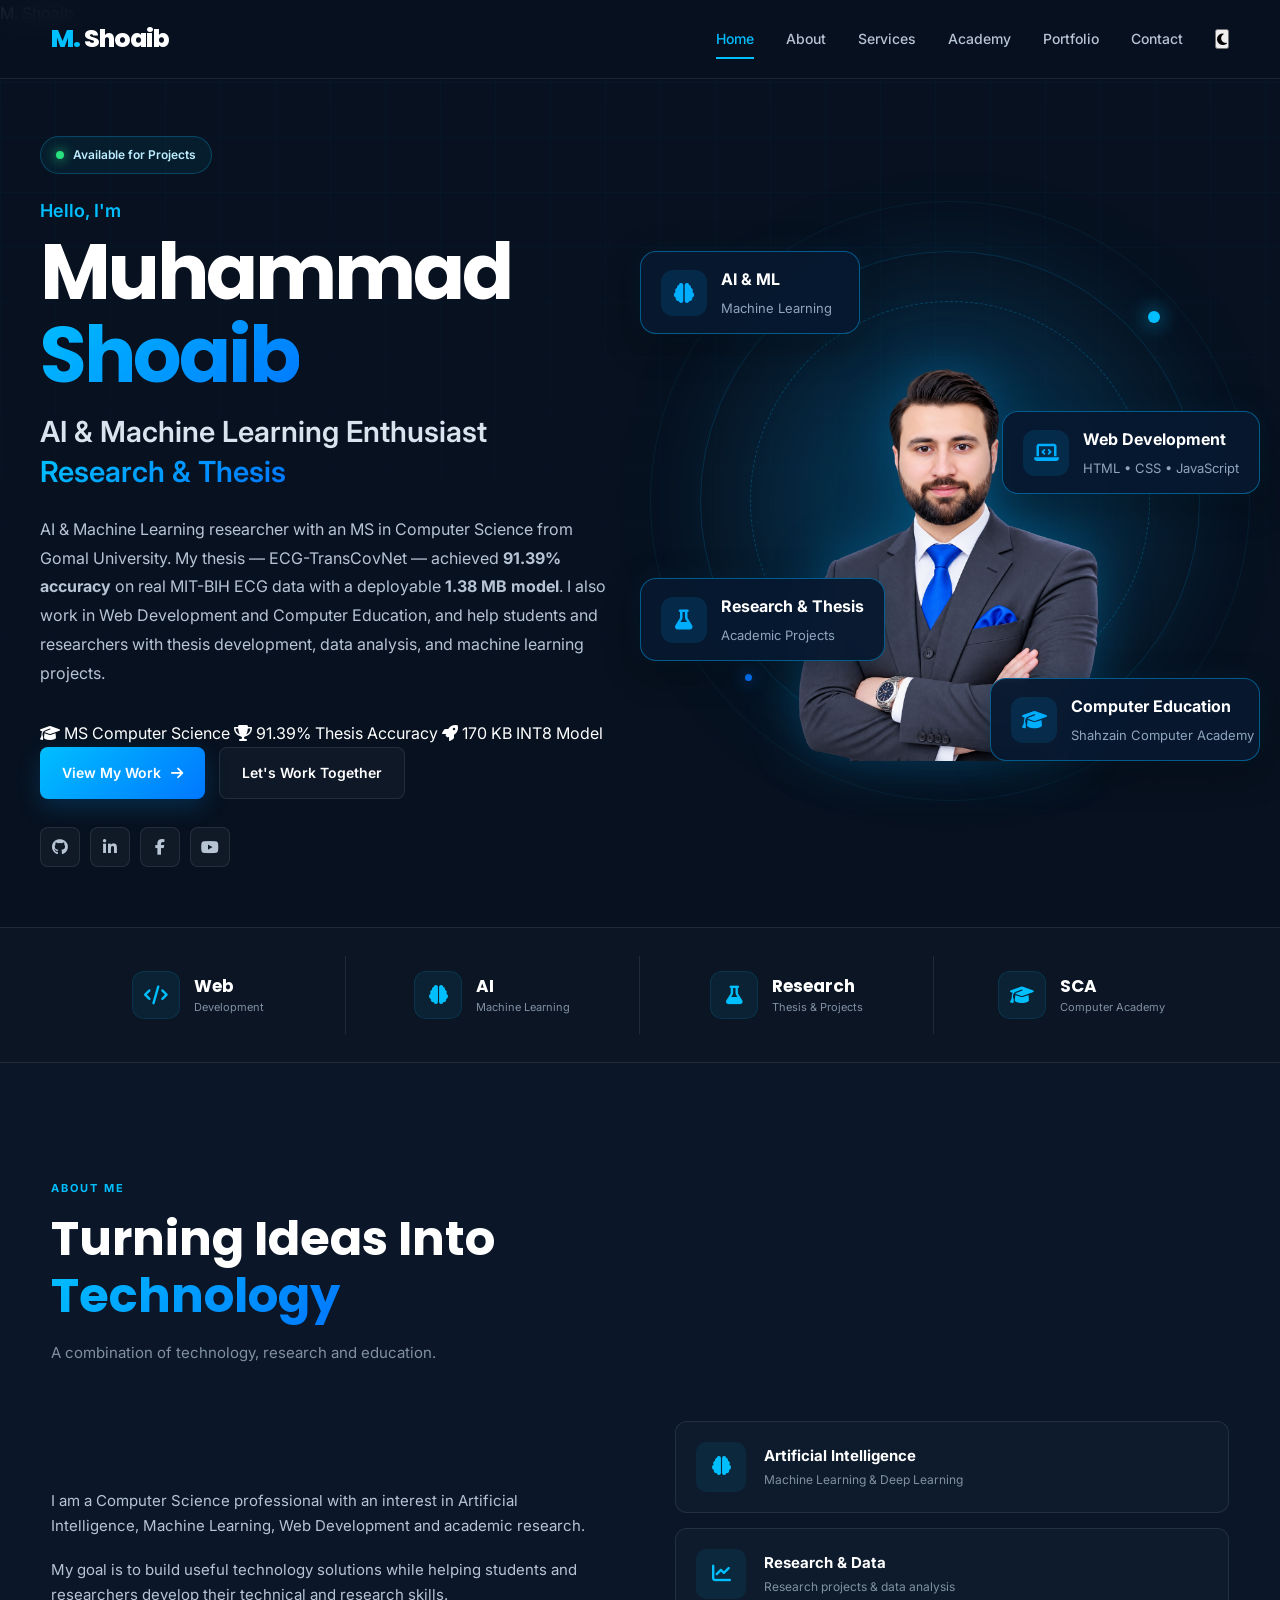
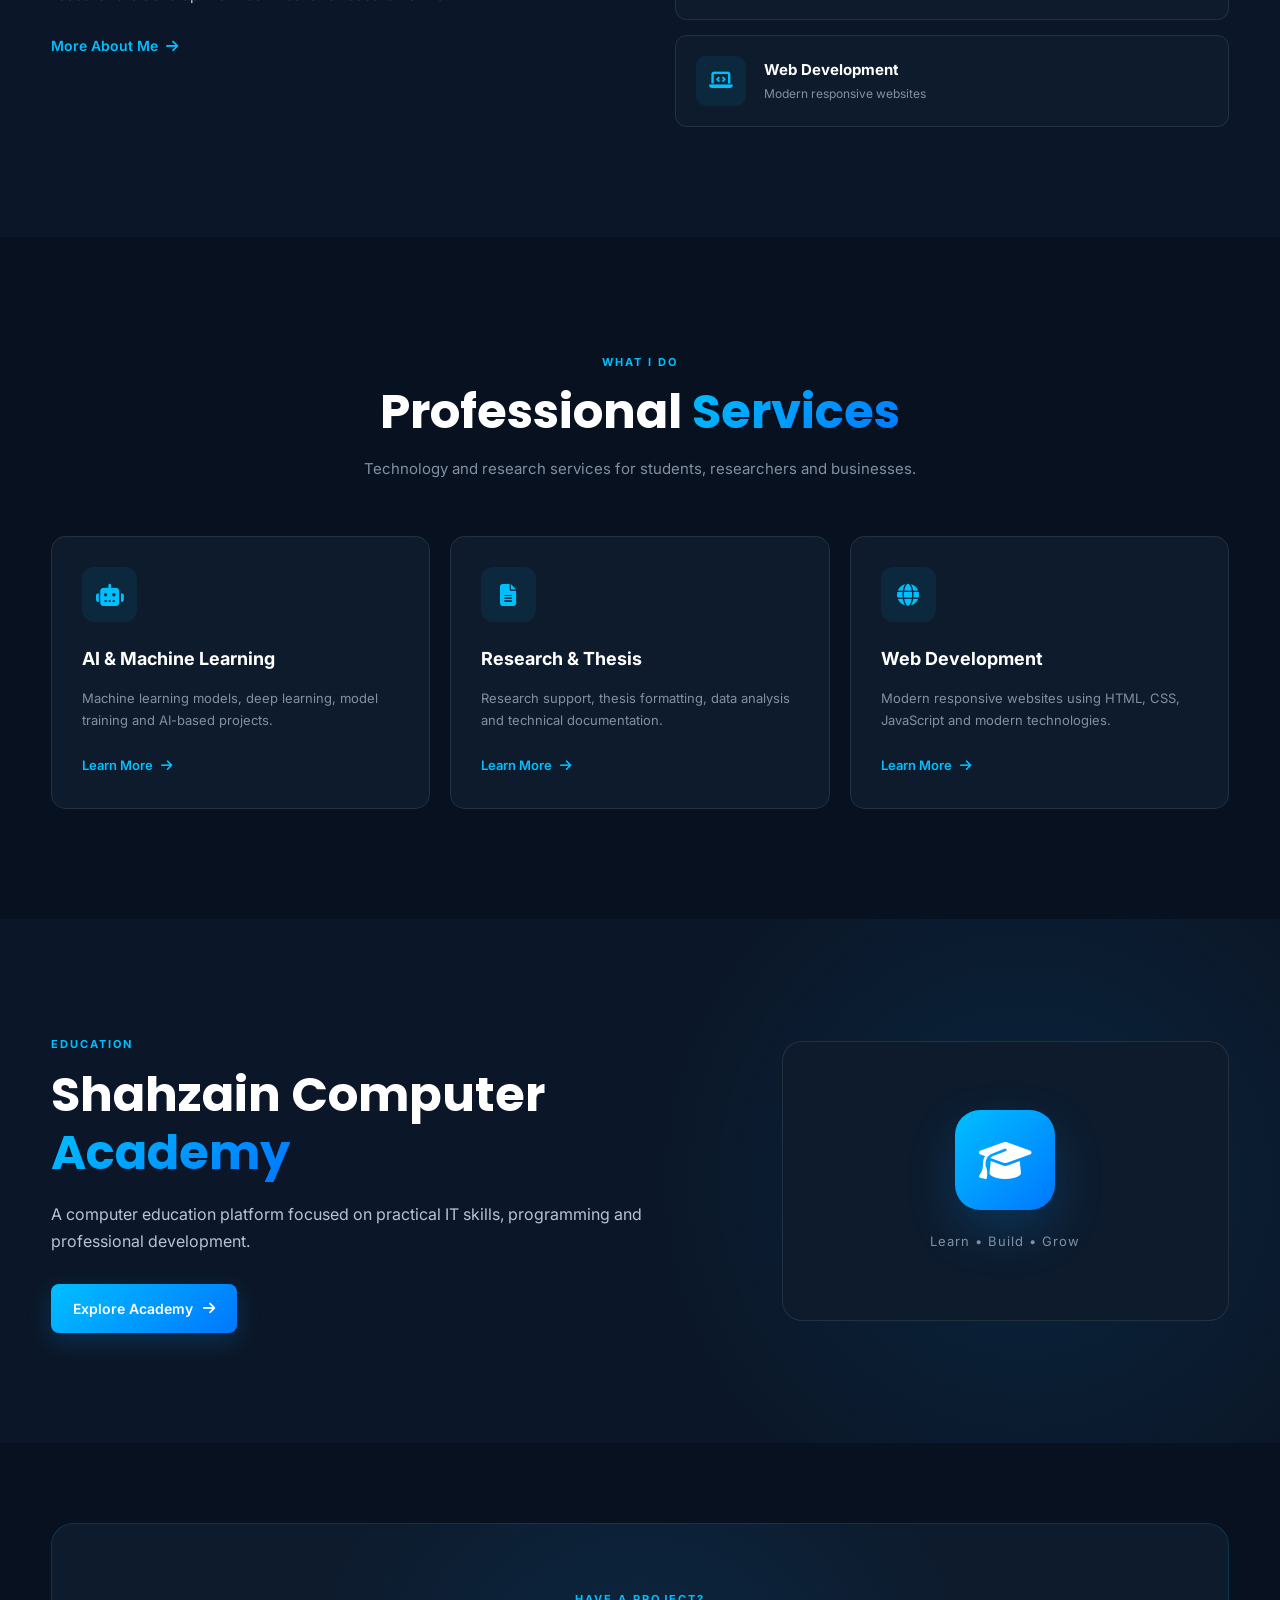
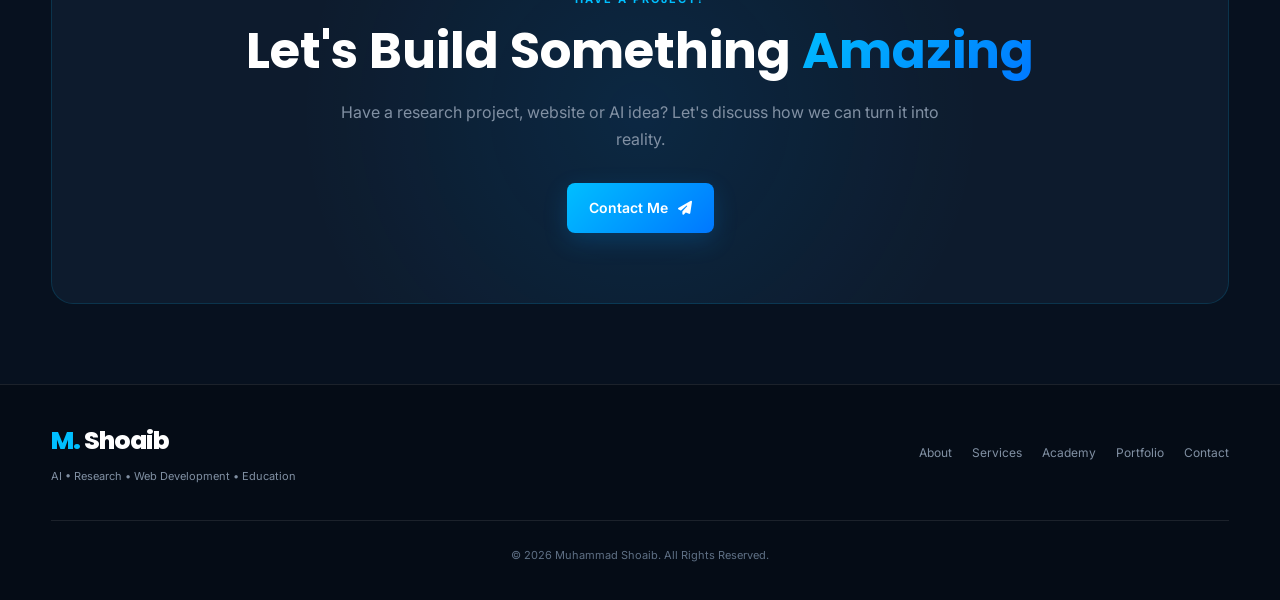
==== commit dd1a0149: "Update index.html" ====
--- a/index.html
+++ b/index.html
@@ -25,9 +25,9 @@
          CANONICAL URL
          ===================================================== -->
 
-    <link rel="canonical" href="https://YOUR-DOMAIN.com/">
-
-       <!-- =====================================================
+    <link rel="canonical" href="https://shoaibdraban-portfolio.netlify.app/">
+
+    <!-- =====================================================
          OPEN GRAPH / SOCIAL SHARING
          ===================================================== -->
 
@@ -35,7 +35,7 @@
     <meta property="og:title" content="Muhammad Shoaib | AI • Research • Web Development">
     <meta property="og:description" content="AI, Machine Learning, Research, Web Development and Computer Education by Muhammad Shoaib.">
     <meta property="og:url" content="https://shoaibdraban-portfolio.netlify.app/">
-    <meta property="og:image" content="https://shoaibdraban-portfolio.netlify.app/images/POSTER_KA_NAAM.png">
+    <meta property="og:image" content="https://shoaibdraban-portfolio.netlify.app/images/poster1.png">
     <meta property="og:site_name" content="Muhammad Shoaib">
 
     <!-- =====================================================
@@ -45,13 +45,13 @@
     <meta name="twitter:card" content="summary_large_image">
     <meta name="twitter:title" content="Muhammad Shoaib | AI • Research • Web Development">
     <meta name="twitter:description" content="AI, Machine Learning, Research, Web Development and Computer Education by Muhammad Shoaib.">
-    <meta name="twitter:image" content="https://shoaibdraban-portfolio.netlify.app/images/POSTER_KA_NAAM.png">
+    <meta name="twitter:image" content="https://shoaibdraban-portfolio.netlify.app/images/poster1.png">
 
     <!-- =====================================================
          PAGE TITLE
          ===================================================== -->
 
-         <link rel="icon" type="image/svg+xml" href="data:image/svg+xml,<svg xmlns='http://www.w3.org/2000/svg' viewBox='0 0 100 100'><rect width='100' height='100' rx='20' fill='%230D1B2A'/><text x='50' y='72' font-size='50' text-anchor='middle' fill='%2300BFFF' font-family='Arial, sans-serif' font-weight='bold'>MS</text></svg>">
+    <link rel="icon" type="image/svg+xml" href="data:image/svg+xml,<svg xmlns='http://www.w3.org/2000/svg' viewBox='0 0 100 100'><rect width='100' height='100' rx='20' fill='%230D1B2A'/><text x='50' y='72' font-size='50' text-anchor='middle' fill='%2300BFFF' font-family='Arial, sans-serif' font-weight='bold'>MS</text></svg>">
 
     <title>Muhammad Shoaib | AI • Research • Web Development</title>
 
@@ -95,6 +95,19 @@
 
 <body>
 
+    <!-- SCROLL PROGRESS BAR -->
+    <div class="scroll-progress" id="scroll-progress"></div>
+
+    <!-- PAGE LOADER -->
+    <div class="page-loader" id="page-loader">
+        <div class="loader-content">
+            <div class="loader-logo">M<span>.</span> Shoaib</div>
+            <div class="loader-bar">
+                <div class="loader-bar-fill"></div>
+            </div>
+        </div>
+    </div>
+
 
     <!-- =====================================================
          HEADER
@@ -127,6 +140,11 @@
 
                 <a href="contact.html">Contact</a>
 
+                <!-- THEME TOGGLE — NAVBAR KE ANDAR -->
+                <button class="theme-toggle" id="theme-toggle" type="button" aria-label="Toggle Theme">
+                    <i class="fas fa-moon" id="theme-icon"></i>
+                </button>
+
             </nav>
 
 
@@ -211,16 +229,27 @@
                     <!-- DESCRIPTION -->
 
                     <p class="hero-description">
-
-                        I work in Artificial Intelligence,
-                        Machine Learning, Research, Web Development
-                        and Computer Education.
-
-                        I also help students and researchers with
-                        thesis development, data analysis and
-                        machine learning projects.
-
-                    </p>
+    AI &amp; Machine Learning researcher with an MS in Computer Science
+    from Gomal University. My thesis — ECG-TransCovNet — achieved
+    <strong>91.39% accuracy</strong> on real MIT-BIH ECG data with a
+    deployable <strong>1.38 MB model</strong>.
+
+    I also work in Web Development and Computer Education, and help
+    students and researchers with thesis development, data analysis,
+    and machine learning projects.
+</p>
+
+<div class="hero-highlights">
+    <span class="hero-highlight">
+        <i class="fas fa-graduation-cap"></i> MS Computer Science
+    </span>
+    <span class="hero-highlight">
+        <i class="fas fa-trophy"></i> 91.39% Thesis Accuracy
+    </span>
+    <span class="hero-highlight">
+        <i class="fas fa-rocket"></i> 170 KB INT8 Model
+    </span>
+</div>
 
                     <!-- BUTTONS -->
 
@@ -246,7 +275,6 @@
 
                     <div class="hero-social" aria-label="Social Media Links">
 
-                        <!-- Replace # with actual URLs -->
                         <a href="https://github.com/Shoaibdraban/portfolio-website" target="_blank" rel="noopener noreferrer" aria-label="GitHub">
                             <i class="fab fa-github" aria-hidden="true"></i>
                         </a>
@@ -773,4 +801,4 @@
 
 </body>
 
-</html>+</html>
--- a/css/style.css
+++ b/css/style.css
@@ -1,1354 +1,648 @@
 /* =====================================================
    MUHAMMAD SHOAIB PERSONAL PORTFOLIO WEBSITE
-   Main Stylesheet — Complete (All Pages)
+   Clean CSS — No Duplications
    Premium Dark Technology Theme
    Fully Responsive
    ===================================================== */
 
-
 /* =====================================================
    ROOT VARIABLES
    ===================================================== */
 
 :root {
-
     --primary: #00bfff;
     --primary-dark: #008dcc;
-
     --background: #07111f;
     --background-light: #0b1728;
-
     --card: #0d1b2d;
     --card-light: #11243a;
-
     --text: #ffffff;
     --text-light: #b7c4d4;
     --text-muted: #8190a3;
-
     --border: rgba(255, 255, 255, 0.09);
-
-    --gradient:
-        linear-gradient(
-            135deg,
-            #00bfff,
-            #0077ff
-        );
-
+    --gradient: linear-gradient(135deg, #00bfff, #0077ff);
     --container: 1180px;
-
-    --transition:
-        all 0.3s ease;
-}
-
-
-/* =====================================================
-   RESET
-   ===================================================== */
-
-* {
-    margin: 0;
-    padding: 0;
-    box-sizing: border-box;
-}
-
+    --transition: all 0.3s ease;
+}
+
+/* =====================================================
+   RESET & BASE
+   ===================================================== */
+
+* { margin: 0; padding: 0; box-sizing: border-box; }
 
 html {
     scroll-behavior: smooth;
     overflow-x: hidden;
 }
 
-
 body {
     font-family: "Inter", sans-serif;
-
     background: var(--background);
-
     color: var(--text);
-
     line-height: 1.7;
-
     overflow-x: hidden;
-
     min-width: 0;
 }
 
-
-a {
-    text-decoration: none;
-    color: inherit;
-}
-
-
-img {
-    max-width: 100%;
-    display: block;
-}
-
-
-button {
-    font-family: inherit;
-}
-
-
-/* Prevent long text from creating horizontal overflow */
-
-h1,
-h2,
-h3,
-p,
-a,
-span,
-small {
-    overflow-wrap: break-word;
-}
-
+a { text-decoration: none; color: inherit; }
+img { max-width: 100%; display: block; }
+button { font-family: inherit; }
+
+h1, h2, h3, p, a, span, small { overflow-wrap: break-word; }
 
 /* =====================================================
    CONTAINER
    ===================================================== */
 
 .container {
-
     width: min(92%, var(--container));
-
     margin-left: auto;
     margin-right: auto;
 }
 
-
-/* =====================================================
-   HEADER
+/* =====================================================
+   HEADER & NAVIGATION
    ===================================================== */
 
 .header {
-
     position: fixed;
-
     top: 0;
     left: 0;
-
     width: 100%;
-
     z-index: 1000;
-
-    background:
-        rgba(7, 17, 31, 0.88);
-
+    background: rgba(7, 17, 31, 0.88);
     backdrop-filter: blur(15px);
     -webkit-backdrop-filter: blur(15px);
-
-    border-bottom:
-        1px solid var(--border);
-}
-
+    border-bottom: 1px solid var(--border);
+}
 
 .nav-container {
-
     height: 78px;
-
-    display: flex;
-
-    align-items: center;
-
+    display: flex;
+    align-items: center;
     justify-content: space-between;
-
     gap: 20px;
 }
 
-
-/* =====================================================
-   LOGO
-   ===================================================== */
-
 .logo {
-
     font-family: "Poppins", sans-serif;
-
     font-size: 25px;
-
     font-weight: 800;
-
     letter-spacing: -1px;
-
     white-space: nowrap;
 }
-
-
-.logo span {
-    color: var(--primary);
-}
-
-
-/* =====================================================
-   NAVIGATION
-   ===================================================== */
+.logo span { color: var(--primary); }
 
 .navbar {
-
-    display: flex;
-
-    align-items: center;
-
+    display: flex;
+    align-items: center;
     gap: 32px;
 }
 
-
 .navbar a {
-
     position: relative;
-
-    color: var(--text-light);
-
+    color: var(--text-light);
     font-size: 14px;
-
     font-weight: 500;
-
     transition: var(--transition);
-
     white-space: nowrap;
 }
 
-
 .navbar a::after {
-
     content: "";
-
     position: absolute;
-
     width: 0;
-
     height: 2px;
-
     left: 0;
-
     bottom: -8px;
-
     background: var(--primary);
-
     transition: var(--transition);
 }
-
 
 .navbar a:hover,
 .navbar a.active {
-
-    color: var(--primary);
-}
-
+    color: var(--primary);
+}
 
 .navbar a:hover::after,
 .navbar a.active::after {
-
     width: 100%;
 }
 
-
-/* =====================================================
-   MOBILE MENU BUTTON
-   ===================================================== */
-
 .menu-btn {
-
     display: none;
-
     border: none;
-
     background: transparent;
-
     color: white;
-
     font-size: 24px;
-
     cursor: pointer;
-
     padding: 5px;
 }
 
+/* =====================================================
+   BUTTONS
+   ===================================================== */
+
+.btn {
+    display: inline-flex;
+    align-items: center;
+    justify-content: center;
+    gap: 10px;
+    padding: 13px 22px;
+    border-radius: 8px;
+    font-size: 14px;
+    font-weight: 600;
+    transition: var(--transition);
+    max-width: 100%;
+}
+
+.btn-primary {
+    background: var(--gradient);
+    color: white;
+    box-shadow: 0 8px 25px rgba(0, 153, 255, 0.2);
+}
+.btn-primary:hover {
+    transform: translateY(-3px);
+    box-shadow: 0 12px 30px rgba(0, 153, 255, 0.3);
+}
+
+.btn-outline {
+    border: 1px solid var(--border);
+    color: white;
+    background: rgba(255, 255, 255, 0.03);
+}
+.btn-outline:hover {
+    border-color: var(--primary);
+    color: var(--primary);
+    transform: translateY(-3px);
+}
+
+.btn-sm {
+    padding: 10px 18px;
+    font-size: 12px;
+    align-self: flex-start;
+}
+
+.btn-lg {
+    padding: 16px 32px;
+    font-size: 16px;
+    min-height: 56px;
+}
 
 /* =====================================================
    HERO
    ===================================================== */
 
 .hero {
-
     min-height: 100vh;
-
     position: relative;
-
-    display: flex;
-
-    align-items: center;
-
+    display: flex;
+    align-items: center;
     justify-content: center;
-
     padding-top: 78px;
-
     padding-bottom: 30px;
-
     overflow: hidden;
 }
 
-
-/* =====================================================
-   HERO GRID BACKGROUND
-   ===================================================== */
-
 .hero-grid {
-
     position: absolute;
-
     inset: 0;
-
     background-image:
-
-        linear-gradient(
-            rgba(0, 191, 255, 0.035) 1px,
-            transparent 1px
-        ),
-
-        linear-gradient(
-            90deg,
-            rgba(0, 191, 255, 0.035) 1px,
-            transparent 1px
-        );
-
+        linear-gradient(rgba(0, 191, 255, 0.035) 1px, transparent 1px),
+        linear-gradient(90deg, rgba(0, 191, 255, 0.035) 1px, transparent 1px);
     background-size: 55px 55px;
-
-    mask-image:
-        linear-gradient(
-            to bottom,
-            black,
-            transparent
-        );
-
-    -webkit-mask-image:
-        linear-gradient(
-            to bottom,
-            black,
-            transparent
-        );
-}
-
-
-/* =====================================================
-   HERO CONTAINER
-   ===================================================== */
+    mask-image: linear-gradient(to bottom, black, transparent);
+    -webkit-mask-image: linear-gradient(to bottom, black, transparent);
+}
 
 .hero-container {
-
     position: relative;
-
     display: grid;
-
-    grid-template-columns:
-        minmax(0, 1fr)
-        minmax(0, 1fr);
-
-    align-items: center;
-
+    grid-template-columns: 1fr 1fr;
+    align-items: center;
     gap: 40px;
-
     padding: 20px 0;
-
     width: 100%;
-
     max-width: 1200px;
-
     margin: 0 auto;
 }
 
-
-/* =====================================================
-   HERO CONTENT
-   ===================================================== */
-
 .hero-content {
-
     position: relative;
-
     z-index: 5;
-
     padding: 10px 0;
-
     min-width: 0;
 }
 
-
 .hero-badge {
-
     display: inline-flex;
-
-    align-items: center;
-
+    align-items: center;
     gap: 9px;
-
     padding: 8px 15px;
-
     margin-bottom: 22px;
-
-    border:
-        1px solid
-        rgba(0, 191, 255, 0.25);
-
-    background:
-        rgba(0, 191, 255, 0.07);
-
+    border: 1px solid rgba(0, 191, 255, 0.25);
+    background: rgba(0, 191, 255, 0.07);
     border-radius: 50px;
-
     color: #bdeeff;
-
     font-size: 12px;
-
     font-weight: 600;
 }
 
-
 .status-dot {
-
     width: 8px;
     height: 8px;
-
     min-width: 8px;
-
     border-radius: 50%;
-
     background: #28e07d;
-
-    box-shadow:
-        0 0 12px #28e07d;
-}
-
+    box-shadow: 0 0 12px #28e07d;
+}
 
 .hero-intro {
-
-    color: var(--primary);
-
+    color: var(--primary);
     font-size: 18px;
-
     font-weight: 600;
-
     margin-bottom: 4px;
 }
 
-
 .hero h1 {
-
     font-family: "Poppins", sans-serif;
-
-    font-size:
-        clamp(
-            48px,
-            6vw,
-            78px
-        );
-
+    font-size: clamp(48px, 6vw, 78px);
     line-height: 1.08;
-
     letter-spacing: -3px;
-
     margin-bottom: 15px;
-
     max-width: 100%;
 }
-
 
 .hero h1 span,
 .hero h2 span,
 .section-heading h2 span,
 .academy-content h2 span,
 .cta-box h2 span {
-
     background: var(--gradient);
-
     -webkit-background-clip: text;
-
     background-clip: text;
-
     color: transparent;
 }
 
-
 .hero h2 {
-
-    font-size:
-        clamp(
-            20px,
-            2.5vw,
-            29px
-        );
-
+    font-size: clamp(20px, 2.5vw, 29px);
     line-height: 1.4;
-
     color: #d9e4ef;
-
     font-weight: 600;
-
     margin-bottom: 22px;
 }
 
-
-.typing-text {
-    color: var(--primary);
-}
-
+.typing-text { color: var(--primary); }
 
 .hero-description {
-
     max-width: 680px;
-
-    color: var(--text-light);
-
+    color: var(--text-light);
     font-size: 16px;
-
     margin-bottom: 32px;
-
     line-height: 1.8;
 }
 
-
-/* =====================================================
-   HERO BUTTONS
-   ===================================================== */
-
 .hero-buttons {
-
-    display: flex;
-
+    display: flex;
     flex-wrap: wrap;
-
     gap: 14px;
-
     margin-bottom: 28px;
 }
 
-
-.btn {
-
-    display: inline-flex;
-
-    align-items: center;
-
-    justify-content: center;
-
+.hero-social {
+    display: flex;
     gap: 10px;
-
-    padding: 13px 22px;
-
-    border-radius: 8px;
-
-    font-size: 14px;
-
-    font-weight: 600;
-
-    transition: var(--transition);
-
-    max-width: 100%;
-}
-
-
-.btn-primary {
-
-    background: var(--gradient);
-
-    color: white;
-
-    box-shadow:
-        0 8px 25px
-        rgba(0, 153, 255, 0.2);
-}
-
-
-.btn-primary:hover {
-
-    transform: translateY(-3px);
-
-    box-shadow:
-        0 12px 30px
-        rgba(0, 153, 255, 0.3);
-}
-
-
-.btn-outline {
-
-    border:
-        1px solid
-        var(--border);
-
-    color: white;
-
-    background:
-        rgba(255, 255, 255, 0.03);
-}
-
-
-.btn-outline:hover {
-
-    border-color: var(--primary);
-
-    color: var(--primary);
-
-    transform: translateY(-3px);
-}
-
-
-/* =====================================================
-   SOCIAL
-   ===================================================== */
-
-.hero-social {
-
-    display: flex;
-
-    gap: 10px;
-
     flex-wrap: wrap;
 }
 
-
 .hero-social a {
-
     width: 40px;
     height: 40px;
-
-    display: flex;
-
-    align-items: center;
-
+    display: flex;
+    align-items: center;
     justify-content: center;
-
     border-radius: 8px;
-
-    background:
-        rgba(255, 255, 255, 0.04);
-
-    border:
-        1px solid
-        var(--border);
-
-    color: var(--text-light);
-
+    background: rgba(255, 255, 255, 0.04);
+    border: 1px solid var(--border);
+    color: var(--text-light);
     transition: var(--transition);
 }
 
-
 .hero-social a:hover {
-
-    color: var(--primary);
-
+    color: var(--primary);
     border-color: var(--primary);
-
     transform: translateY(-3px);
 }
 
-
 /* =====================================================
    HERO VISUAL
    ===================================================== */
 
 .hero-visual {
-
     position: relative;
-
-    display: flex;
-
-    align-items: center;
-
+    display: flex;
+    align-items: center;
     justify-content: center;
-
     min-height: 560px;
-
     width: 100%;
-
     min-width: 0;
-
     overflow: visible;
 }
 
-
 .profile-wrapper {
-
     position: relative;
-
-    display: flex;
-
-    align-items: center;
-
+    display: flex;
+    align-items: center;
     justify-content: center;
-
     width: 100%;
-
     height: 100%;
-
     min-height: 560px;
 }
 
-
-/* =====================================================
-   PROFILE CARD
-   ===================================================== */
-
 .profile-card {
-
     position: relative;
-
     width: 400px;
-
     height: 520px;
-
-    display: flex;
-
+    display: flex;
     align-items: flex-end;
-
     justify-content: center;
-
     z-index: 2;
-
     flex-shrink: 0;
 }
 
-
 .profile-photo {
-
     position: relative;
-
     z-index: 3;
-
     width: 100%;
-
     height: 100%;
-
     object-fit: contain;
-
     object-position: center bottom;
-
-    filter:
-        drop-shadow(
-            0 0 25px
-            rgba(0, 174, 255, 0.25)
-        );
-
+    filter: drop-shadow(0 0 25px rgba(0, 174, 255, 0.25));
     transition: transform 0.3s ease;
 }
 
-
-/* =====================================================
-   BLUE GLOW
-   ===================================================== */
-
 .profile-glow {
-
     position: absolute;
-
     width: 380px;
     height: 380px;
-
     border-radius: 50%;
-
     left: 50%;
     top: 50%;
-
-    transform:
-        translate(-50%, -50%);
-
-    background:
-        rgba(0, 174, 255, 0.22);
-
+    transform: translate(-50%, -50%);
+    background: rgba(0, 174, 255, 0.22);
     filter: blur(70px);
-
     z-index: 1;
-
-    animation:
-        glowPulse 4s
-        ease-in-out
-        infinite;
-}
-
-
-/* =====================================================
-   TECHNOLOGY CIRCLES
-   ===================================================== */
+    animation: glowPulse 4s ease-in-out infinite;
+}
 
 .tech-circle {
-
     position: absolute;
-
     border-radius: 50%;
-
     pointer-events: none;
-
     left: 50%;
     top: 50%;
-
-    transform:
-        translate(-50%, -50%);
-}
-
+    transform: translate(-50%, -50%);
+}
 
 .circle-one {
-
     width: 500px;
     height: 500px;
-
-    border:
-        1px solid
-        rgba(0, 174, 255, 0.16);
-
-    box-shadow:
-        0 0 80px
-        rgba(0, 174, 255, 0.04);
-}
-
+    border: 1px solid rgba(0, 174, 255, 0.16);
+    box-shadow: 0 0 80px rgba(0, 174, 255, 0.04);
+}
 
 .circle-two {
-
     width: 400px;
     height: 400px;
-
-    border:
-        1px dashed
-        rgba(0, 191, 255, 0.25);
-
-    animation:
-        rotateCircle
-        28s
-        linear
-        infinite;
-}
-
+    border: 1px dashed rgba(0, 191, 255, 0.25);
+    animation: rotateCircle 28s linear infinite;
+}
 
 .circle-three {
-
     width: 600px;
     height: 600px;
-
-    border:
-        1px solid
-        rgba(0, 191, 255, 0.07);
-}
-
+    border: 1px solid rgba(0, 191, 255, 0.07);
+}
 
 /* =====================================================
    FLOATING CARDS
    ===================================================== */
 
 .floating-card {
-
     position: absolute;
-
     z-index: 10;
-
-    display: flex;
-
-    align-items: center;
-
+    display: flex;
+    align-items: center;
     gap: 14px;
-
     min-width: 220px;
-
     max-width: 270px;
-
     padding: 14px 20px;
-
-    background:
-        rgba(7, 25, 48, 0.95);
-
-    border:
-        1px solid
-        rgba(0, 174, 255, 0.45);
-
+    background: rgba(7, 25, 48, 0.95);
+    border: 1px solid rgba(0, 174, 255, 0.45);
     border-radius: 16px;
-
-    box-shadow:
-
-        0 10px 35px
-        rgba(0, 0, 0, 0.35),
-
-        0 0 25px
-        rgba(0, 174, 255, 0.08);
-
+    box-shadow: 0 10px 35px rgba(0, 0, 0, 0.35), 0 0 25px rgba(0, 174, 255, 0.08);
     backdrop-filter: blur(12px);
-
     -webkit-backdrop-filter: blur(12px);
-
-    animation:
-        floatingCard
-        4s
-        ease-in-out
-        infinite;
-}
-
-
-/* =====================================================
-   CARD ICON
-   ===================================================== */
+    animation: floatingCard 4s ease-in-out infinite;
+}
 
 .card-icon {
-
     width: 46px;
     height: 46px;
-
     min-width: 46px;
-
-    display: flex;
-
-    align-items: center;
-
+    display: flex;
+    align-items: center;
     justify-content: center;
-
     border-radius: 12px;
-
-    background:
-        rgba(0, 174, 255, 0.12);
-
+    background: rgba(0, 174, 255, 0.12);
     color: #00aeff;
-
     font-size: 20px;
 }
 
-
-/* =====================================================
-   CARD TEXT
-   ===================================================== */
-
 .floating-card strong {
-
     display: block;
-
     color: #ffffff;
-
     font-size: 16px;
-
     font-weight: 700;
-
     margin-bottom: 4px;
-
     white-space: nowrap;
 }
 
-
 .floating-card small {
-
     display: block;
-
     color: #8fa5bd;
-
     font-size: 13px;
-
     white-space: nowrap;
 }
 
-
-/* =====================================================
-   CARD POSITIONS
-   ===================================================== */
-
-.card-ai {
-
-    top: 30px;
-
-    left: -20px;
-
-    animation-delay: 0s;
-}
-
-
-.card-code {
-
-    top: 190px;
-
-    right: -20px;
-
-    animation-delay: 0.8s;
-}
-
-
-.card-research {
-
-    bottom: 120px;
-
-    left: -20px;
-
-    animation-delay: 1.5s;
-}
-
-
-.card-education {
-
-    bottom: 20px;
-
-    right: -20px;
-
-    animation-delay: 2.2s;
-}
-
-
-/* =====================================================
-   HERO DECORATIVE DOTS
-   ===================================================== */
-
+.card-ai { top: 30px; left: -20px; animation-delay: 0s; }
+.card-code { top: 190px; right: -20px; animation-delay: 0.8s; }
+.card-research { bottom: 120px; left: -20px; animation-delay: 1.5s; }
+.card-education { bottom: 20px; right: -20px; animation-delay: 2.2s; }
+
+/* Hero Decorative Dots */
 .hero-visual::before {
-
     content: "";
-
     position: absolute;
-
     width: 12px;
     height: 12px;
-
     top: 90px;
     right: 80px;
-
     border-radius: 50%;
-
     background: var(--primary);
-
-    box-shadow:
-        0 0 20px
-        var(--primary);
-
+    box-shadow: 0 0 20px var(--primary);
     z-index: 2;
-
-    animation:
-        dotPulse
-        2s
-        infinite;
-}
-
+    animation: dotPulse 2s infinite;
+}
 
 .hero-visual::after {
-
     content: "";
-
     position: absolute;
-
     width: 7px;
     height: 7px;
-
     bottom: 100px;
     left: 85px;
-
     border-radius: 50%;
-
     background: #0077ff;
-
-    box-shadow:
-        0 0 15px
-        #0077ff;
-
+    box-shadow: 0 0 15px #0077ff;
     z-index: 2;
 }
 
-
-/* =====================================================
-   HERO ANIMATIONS
+/* =====================================================
+   ANIMATIONS
    ===================================================== */
 
 @keyframes floatingCard {
-
-    0%,
-    100% {
-
-        transform:
-            translateY(0);
-    }
-
-    50% {
-
-        transform:
-            translateY(-9px);
-    }
-}
-
+    0%, 100% { transform: translateY(0); }
+    50% { transform: translateY(-9px); }
+}
 
 @keyframes rotateCircle {
-
-    from {
-
-        transform:
-            translate(-50%, -50%)
-            rotate(0deg);
-    }
-
-    to {
-
-        transform:
-            translate(-50%, -50%)
-            rotate(360deg);
-    }
-}
-
+    from { transform: translate(-50%, -50%) rotate(0deg); }
+    to { transform: translate(-50%, -50%) rotate(360deg); }
+}
 
 @keyframes glowPulse {
-
-    0%,
-    100% {
-
-        opacity: 0.75;
-
-        transform:
-            translate(-50%, -50%)
-            scale(1);
-    }
-
-    50% {
-
-        opacity: 1;
-
-        transform:
-            translate(-50%, -50%)
-            scale(1.08);
-    }
-}
-
+    0%, 100% { opacity: 0.75; transform: translate(-50%, -50%) scale(1); }
+    50% { opacity: 1; transform: translate(-50%, -50%) scale(1.08); }
+}
 
 @keyframes dotPulse {
-
-    0%,
-    100% {
-
-        opacity: 0.5;
-
-        transform:
-            scale(1);
-    }
-
-    50% {
-
-        opacity: 1;
-
-        transform:
-            scale(1.4);
-    }
-}
-
-
-/* =====================================================
-   STATS / EXPERTISE SECTION
+    0%, 100% { opacity: 0.5; transform: scale(1); }
+    50% { opacity: 1; transform: scale(1.4); }
+}
+
+/* =====================================================
+   STATS SECTION
    ===================================================== */
 
 .stats-section {
-
     position: relative;
-
     width: 100%;
-
     padding: 28px 0;
-
-    background:
-        rgba(255, 255, 255, 0.015);
-
-    border-top:
-        1px solid
-        var(--border);
-
-    border-bottom:
-        1px solid
-        var(--border);
-
+    background: rgba(255, 255, 255, 0.015);
+    border-top: 1px solid var(--border);
+    border-bottom: 1px solid var(--border);
     overflow: hidden;
 }
 
-
 .stats-section .stats-grid {
-
     width: 100%;
-
     display: grid;
-
-    grid-template-columns:
-        repeat(4, 1fr);
-
+    grid-template-columns: repeat(4, 1fr);
     align-items: stretch;
 }
 
-
 .stat-card {
-
     position: relative;
-
     min-width: 0;
-
-    display: flex;
-
-    align-items: center;
-
+    display: flex;
+    align-items: center;
     justify-content: center;
-
     gap: 14px;
-
     padding: 15px 20px;
-
-    border-right:
-        1px solid
-        var(--border);
-
+    border-right: 1px solid var(--border);
     transition: var(--transition);
 }
 
-
-.stat-card:last-child {
-
-    border-right: none;
-}
-
+.stat-card:last-child { border-right: none; }
 
 .stat-icon {
-
     width: 48px;
     height: 48px;
-
     min-width: 48px;
-
-    display: flex;
-
-    align-items: center;
-
+    display: flex;
+    align-items: center;
     justify-content: center;
-
     border-radius: 12px;
-
-    background:
-        rgba(0, 191, 255, 0.08);
-
-    border:
-        1px solid
-        rgba(0, 191, 255, 0.12);
-
-    color: var(--primary);
-
+    background: rgba(0, 191, 255, 0.08);
+    border: 1px solid rgba(0, 191, 255, 0.12);
+    color: var(--primary);
     font-size: 19px;
-
     transition: var(--transition);
 }
 
-
-.stat-content {
-
-    min-width: 0;
-}
-
-
+.stat-content { min-width: 0; }
 .stat-content h3 {
-
     margin: 0;
-
     font-family: "Poppins", sans-serif;
-
     font-size: 17px;
-
     line-height: 1.3;
-
     color: #ffffff;
-
     font-weight: 700;
 }
-
-
 .stat-content p {
-
     margin: 3px 0 0;
-
     color: var(--text-muted);
-
     font-size: 11px;
-
     line-height: 1.4;
-
     white-space: nowrap;
 }
 
-
-.stat-card:hover {
-
-    background:
-        rgba(0, 191, 255, 0.025);
-}
-
-
+.stat-card:hover { background: rgba(0, 191, 255, 0.025); }
 .stat-card:hover .stat-icon {
-
-    transform:
-        translateY(-3px);
-
-    background:
-        rgba(0, 191, 255, 0.14);
-
-    border-color:
-        rgba(0, 191, 255, 0.3);
-
-    box-shadow:
-        0 8px 25px
-        rgba(0, 191, 255, 0.12);
-}
-
+    transform: translateY(-3px);
+    background: rgba(0, 191, 255, 0.14);
+    border-color: rgba(0, 191, 255, 0.3);
+    box-shadow: 0 8px 25px rgba(0, 191, 255, 0.12);
+}
 
 /* =====================================================
    GENERAL SECTIONS
    ===================================================== */
 
-.section-padding {
-
-    padding: 110px 0;
-}
-
+.section-padding { padding: 110px 0; }
 
 .section-heading {
-
     max-width: 650px;
-
     margin-bottom: 55px;
 }
-
-
 .section-heading.center {
-
     text-align: center;
-
     margin-left: auto;
     margin-right: auto;
 }
 
-
 .section-label {
-
     display: inline-block;
-
-    color: var(--primary);
-
+    color: var(--primary);
     font-size: 11px;
-
     font-weight: 700;
-
     letter-spacing: 2px;
-
     margin-bottom: 12px;
 }
 
-
 .section-heading h2 {
-
     font-family: "Poppins", sans-serif;
-
-    font-size:
-        clamp(
-            32px,
-            4vw,
-            48px
-        );
-
+    font-size: clamp(32px, 4vw, 48px);
     line-height: 1.2;
-
     margin-bottom: 15px;
 }
-
-
 .section-heading p {
-
     color: var(--text-muted);
-
     font-size: 15px;
 }
-
 
 /* =====================================================
    SCROLL REVEAL
@@ -1359,397 +653,188 @@
     transform: translateY(30px);
     transition: opacity 0.6s ease, transform 0.6s ease;
 }
-
 .reveal.show {
     opacity: 1;
     transform: translateY(0);
 }
 
-
-/* =====================================================
-   ABOUT
-   ===================================================== */
-
-.about-preview {
-
-    background:
-        var(--background-light);
-}
-
+/* =====================================================
+   ABOUT PREVIEW (Home)
+   ===================================================== */
+
+.about-preview { background: var(--background-light); }
 
 .about-grid {
-
     display: grid;
-
-    grid-template-columns:
-        minmax(0, 1fr)
-        minmax(0, 1fr);
-
+    grid-template-columns: 1fr 1fr;
     gap: 70px;
-
-    align-items: center;
-}
-
+    align-items: center;
+}
 
 .about-text p {
-
-    color: var(--text-light);
-
+    color: var(--text-light);
     font-size: 15px;
-
     margin-bottom: 18px;
 }
 
-
 .text-link {
-
     display: inline-flex;
-
-    align-items: center;
-
+    align-items: center;
     gap: 8px;
-
-    color: var(--primary);
-
+    color: var(--primary);
     font-weight: 600;
-
     font-size: 14px;
-
     margin-top: 8px;
 }
-
-
-.text-link i {
-
+.text-link i { transition: var(--transition); }
+.text-link:hover i { transform: translateX(5px); }
+
+.about-features {
+    display: flex;
+    flex-direction: column;
+    gap: 15px;
+}
+
+.feature-box {
+    display: flex;
+    align-items: center;
+    gap: 18px;
+    padding: 20px;
+    background: var(--card);
+    border: 1px solid var(--border);
+    border-radius: 12px;
     transition: var(--transition);
-}
-
-
-.text-link:hover i {
-
-    transform:
-        translateX(5px);
-}
-
-
-/* =====================================================
-   ABOUT FEATURES
-   ===================================================== */
-
-.about-features {
-
-    display: flex;
-
-    flex-direction: column;
-
-    gap: 15px;
-}
-
-
-.feature-box {
-
-    display: flex;
-
-    align-items: center;
-
-    gap: 18px;
-
-    padding: 20px;
-
-    background:
-        var(--card);
-
-    border:
-        1px solid
-        var(--border);
-
-    border-radius: 12px;
-
+    min-width: 0;
+}
+.feature-box:hover {
+    border-color: rgba(0, 191, 255, 0.3);
+    transform: translateX(5px);
+}
+
+.feature-icon {
+    min-width: 50px;
+    height: 50px;
+    display: flex;
+    align-items: center;
+    justify-content: center;
+    border-radius: 10px;
+    background: rgba(0, 191, 255, 0.08);
+    color: var(--primary);
+    font-size: 19px;
+}
+.feature-box h3 { font-size: 15px; margin-bottom: 2px; }
+.feature-box p {
+    color: var(--text-muted);
+    font-size: 12px;
+}
+
+/* =====================================================
+   SERVICES PREVIEW (Home)
+   ===================================================== */
+
+.services-preview { background: var(--background); }
+
+.services-grid {
+    display: grid;
+    grid-template-columns: repeat(3, 1fr);
+    gap: 20px;
+}
+
+.service-card {
+    padding: 30px;
+    background: var(--card);
+    border: 1px solid var(--border);
+    border-radius: 15px;
     transition: var(--transition);
-
     min-width: 0;
 }
-
-
-.feature-box:hover {
-
-    border-color:
-        rgba(0, 191, 255, 0.3);
-
-    transform:
-        translateX(5px);
-}
-
-
-.feature-icon {
-
-    min-width: 50px;
-
-    height: 50px;
-
-    display: flex;
-
-    align-items: center;
-
-    justify-content: center;
-
-    border-radius: 10px;
-
-    background:
-        rgba(0, 191, 255, 0.08);
-
-    color: var(--primary);
-
-    font-size: 19px;
-}
-
-
-.feature-box h3 {
-
-    font-size: 15px;
-
-    margin-bottom: 2px;
-}
-
-
-.feature-box p {
-
-    color: var(--text-muted);
-
-    font-size: 12px;
-}
-
-
-/* =====================================================
-   SERVICES
-   ===================================================== */
-
-.services-preview {
-
-    background:
-        var(--background);
-}
-
-
-.services-grid {
-
-    display: grid;
-
-    grid-template-columns:
-        repeat(3, 1fr);
-
-    gap: 20px;
-}
-
-
-.service-card {
-
-    padding: 30px;
-
-    background:
-        var(--card);
-
-    border:
-        1px solid
-        var(--border);
-
-    border-radius: 15px;
-
-    transition: var(--transition);
-
-    min-width: 0;
-}
-
-
 .service-card:hover {
-
-    transform:
-        translateY(-8px);
-
-    border-color:
-        rgba(0, 191, 255, 0.3);
-
-    box-shadow:
-        0 20px 50px
-        rgba(0, 0, 0, 0.2);
-}
-
+    transform: translateY(-8px);
+    border-color: rgba(0, 191, 255, 0.3);
+    box-shadow: 0 20px 50px rgba(0, 0, 0, 0.2);
+}
 
 .service-icon {
-
     width: 55px;
     height: 55px;
-
-    display: flex;
-
-    align-items: center;
-
+    display: flex;
+    align-items: center;
     justify-content: center;
-
     border-radius: 12px;
-
-    background:
-        rgba(0, 191, 255, 0.08);
-
-    color: var(--primary);
-
+    background: rgba(0, 191, 255, 0.08);
+    color: var(--primary);
     font-size: 22px;
-
     margin-bottom: 22px;
 }
-
-
-.service-card h3 {
-
-    font-size: 18px;
-
-    margin-bottom: 12px;
-}
-
-
+.service-card h3 { font-size: 18px; margin-bottom: 12px; }
 .service-card p {
-
     color: var(--text-muted);
-
     font-size: 13px;
-
     margin-bottom: 20px;
 }
-
-
 .service-card a {
-
-    color: var(--primary);
-
+    color: var(--primary);
     font-size: 13px;
-
     font-weight: 600;
 }
-
-
-.service-card a i {
-
-    margin-left: 5px;
-}
-
-
-/* =====================================================
-   ACADEMY PREVIEW (HOME PAGE)
+.service-card a i { margin-left: 5px; }
+
+/* =====================================================
+   ACADEMY PREVIEW (Home)
    ===================================================== */
 
 .academy-preview {
-
-    background:
-
-        radial-gradient(
-            circle at 80% 50%,
-            rgba(0, 153, 255, 0.1),
-            transparent 35%
-        ),
-
-        var(--background-light);
-}
-
+    background: radial-gradient(circle at 80% 50%, rgba(0, 153, 255, 0.1), transparent 35%),
+                var(--background-light);
+}
 
 .academy-container {
-
     display: grid;
-
-    grid-template-columns:
-        minmax(0, 1.2fr)
-        minmax(0, 0.8fr);
-
+    grid-template-columns: 1.2fr 0.8fr;
     gap: 60px;
-
-    align-items: center;
-}
-
+    align-items: center;
+}
 
 .academy-content h2 {
-
     font-family: "Poppins", sans-serif;
-
-    font-size:
-        clamp(
-            32px,
-            4vw,
-            48px
-        );
-
+    font-size: clamp(32px, 4vw, 48px);
     line-height: 1.2;
-
     margin-bottom: 20px;
 }
-
-
 .academy-content p {
-
-    color: var(--text-light);
-
+    color: var(--text-light);
     max-width: 600px;
-
     margin-bottom: 28px;
 }
 
-
 .academy-icon-box {
-
     min-height: 280px;
-
-    display: flex;
-
+    display: flex;
     flex-direction: column;
-
-    align-items: center;
-
+    align-items: center;
     justify-content: center;
-
-    background:
-        var(--card);
-
-    border:
-        1px solid
-        var(--border);
-
+    background: var(--card);
+    border: 1px solid var(--border);
     border-radius: 20px;
 }
 
-
 .academy-large-icon {
-
     width: 100px;
     height: 100px;
-
-    display: flex;
-
-    align-items: center;
-
+    display: flex;
+    align-items: center;
     justify-content: center;
-
     border-radius: 25px;
-
-    background:
-        var(--gradient);
-
+    background: var(--gradient);
     font-size: 42px;
-
     margin-bottom: 20px;
-
-    box-shadow:
-        0 20px 50px
-        rgba(0, 153, 255, 0.2);
-}
-
-
+    box-shadow: 0 20px 50px rgba(0, 153, 255, 0.2);
+}
 .academy-icon-box span {
-
     color: var(--text-muted);
-
     font-size: 13px;
-
     letter-spacing: 1px;
 }
-
 
 /* =====================================================
    CTA
@@ -1763,48 +848,29 @@
     padding: 80px 0;
 }
 
-
 .cta-box {
     text-align: center;
     padding: 60px 30px;
     border-radius: 22px;
     border: 1px solid rgba(0, 191, 255, 0.15);
-    background:
-        radial-gradient(circle at center, rgba(0, 153, 255, 0.1), transparent 55%),
-        var(--card);
+    background: radial-gradient(circle at center, rgba(0, 153, 255, 0.1), transparent 55%),
+                var(--card);
     position: relative;
     z-index: 5;
     overflow: visible;
 }
 
-
 .cta-box h2 {
-
     font-family: "Poppins", sans-serif;
-
-    font-size:
-        clamp(
-            32px,
-            4vw,
-            50px
-        );
-
+    font-size: clamp(32px, 4vw, 50px);
     line-height: 1.2;
-
     margin-bottom: 18px;
 }
-
-
 .cta-box p {
-
     color: var(--text-muted);
-
     max-width: 600px;
-
-    margin:
-        0 auto 20px;
-}
-
+    margin: 0 auto 20px;
+}
 .cta-box .btn {
     margin-top: 10px;
     margin-bottom: 10px;
@@ -1813,103 +879,58 @@
     display: inline-flex;
 }
 
-
 /* =====================================================
    FOOTER
    ===================================================== */
 
 .footer {
-
-    border-top:
-        1px solid
-        var(--border);
-
-    background:
-        #050c16;
-
+    border-top: 1px solid var(--border);
+    background: #050c16;
     padding: 35px 0;
-
     position: relative;
     z-index: 5;
     overflow: visible;
 }
 
-
 .footer-content {
-
-    display: flex;
-
-    align-items: center;
-
+    display: flex;
+    align-items: center;
     justify-content: space-between;
-
     gap: 20px;
-
     flex-wrap: wrap;
 }
 
-
 .footer-brand p {
-
     color: var(--text-muted);
-
     font-size: 11px;
-
     margin-top: 4px;
 }
 
-
 .footer-links {
-
-    display: flex;
-
+    display: flex;
     gap: 20px;
-
     flex-wrap: wrap;
 }
-
-
 .footer-links a {
-
     color: var(--text-muted);
-
     font-size: 12px;
-
     transition: var(--transition);
 }
-
-
-.footer-links a:hover {
-
-    color: var(--primary);
-}
-
+.footer-links a:hover { color: var(--primary); }
 
 .copyright {
-
     width: 100%;
-
     text-align: center;
-
     padding-top: 25px;
-
     margin-top: 15px;
-
-    border-top:
-        1px solid
-        var(--border);
-
+    border-top: 1px solid var(--border);
     color: #5f7085;
-
     font-size: 11px;
 }
 
-
-/* =====================================================
-   ABOUT PAGE
-   ===================================================== */
-
-/* PAGE HEADER */
+/* =====================================================
+   PAGE HEADER
+   ===================================================== */
 
 .page-header {
     padding-top: 140px;
@@ -1925,14 +946,12 @@
     line-height: 1.15;
     margin-bottom: 12px;
 }
-
 .page-header-content h1 span {
     background: var(--gradient);
     -webkit-background-clip: text;
     background-clip: text;
     color: transparent;
 }
-
 .page-header-content p {
     color: var(--text-muted);
     font-size: 18px;
@@ -1940,33 +959,35 @@
     margin: 0 auto;
 }
 
-/* ABOUT PAGE GRID */
+/* =====================================================
+   ABOUT PAGE
+   ===================================================== */
 
 .about-page {
     background: var(--background);
+    padding: 40px 0;
 }
 
 .about-page-grid {
     display: grid;
-    grid-template-columns: 1fr 1fr;
-    gap: 60px;
-    align-items: center;
-}
-
-/* ABOUT IMAGE */
+    grid-template-columns: 1fr 1.2fr;
+    gap: 50px;
+    align-items: center;
+    min-height: 500px;
+}
 
 .about-image-wrapper {
-    position: relative;
     display: flex;
     flex-direction: column;
     align-items: center;
-    gap: 30px;
+    justify-content: center;
+    height: 100%;
 }
 
 .about-image-box {
     position: relative;
     width: 100%;
-    max-width: 420px;
+    max-width: 400px;
     border-radius: 20px;
     overflow: hidden;
     border: 1px solid rgba(0, 174, 255, 0.2);
@@ -1995,19 +1016,18 @@
     object-fit: cover;
 }
 
-/* ABOUT FLOATING STATS */
-
 .about-floating-stats {
     display: flex;
-    gap: 20px;
+    gap: 15px;
     width: 100%;
-    max-width: 420px;
+    max-width: 400px;
+    margin-top: 20px;
 }
 
 .about-stat-item {
     flex: 1;
     text-align: center;
-    padding: 18px 10px;
+    padding: 14px 10px;
     background: rgba(7, 25, 48, 0.95);
     border: 1px solid rgba(0, 174, 255, 0.25);
     border-radius: 12px;
@@ -2024,7 +1044,6 @@
     background-clip: text;
     color: transparent;
 }
-
 .about-stat-label {
     display: block;
     font-size: 12px;
@@ -2032,30 +1051,23 @@
     margin-top: 2px;
 }
 
-/* ABOUT TEXT CONTENT */
-
 .about-text-content {
     padding: 10px 0;
-}
-
-.about-text-content .section-label {
-    margin-bottom: 8px;
-}
-
+    text-align: left;
+}
+.about-text-content .section-label { margin-bottom: 8px; }
 .about-text-content h2 {
     font-family: "Poppins", sans-serif;
     font-size: clamp(30px, 3.5vw, 44px);
     line-height: 1.2;
     margin-bottom: 20px;
 }
-
 .about-text-content h2 span {
     background: var(--gradient);
     -webkit-background-clip: text;
     background-clip: text;
     color: transparent;
 }
-
 .about-text-content p {
     color: var(--text-light);
     font-size: 15px;
@@ -2063,13 +1075,12 @@
     line-height: 1.8;
 }
 
-/* ABOUT SKILLS */
-
 .about-skills {
     display: flex;
     flex-wrap: wrap;
     gap: 10px;
     margin: 20px 0 28px;
+    justify-content: flex-start;
 }
 
 .skill-tag {
@@ -2081,14 +1092,12 @@
     color: var(--text-light);
     transition: var(--transition);
 }
-
 .skill-tag:hover {
     background: rgba(0, 191, 255, 0.18);
     border-color: rgba(0, 191, 255, 0.3);
     color: white;
     transform: translateY(-2px);
 }
-
 
 /* =====================================================
    THESIS / PROJECT SECTION
@@ -2102,7 +1111,6 @@
     border-radius: 16px;
     transition: var(--transition);
 }
-
 .thesis-section:hover {
     border-color: rgba(0, 174, 255, 0.35);
     box-shadow: 0 10px 40px rgba(0, 0, 0, 0.2);
@@ -2123,10 +1131,7 @@
     text-transform: uppercase;
     letter-spacing: 0.5px;
 }
-
-.thesis-badge i {
-    font-size: 13px;
-}
+.thesis-badge i { font-size: 13px; }
 
 .thesis-title {
     font-family: "Poppins", sans-serif;
@@ -2143,7 +1148,6 @@
     gap: 12px 20px;
     margin-bottom: 16px;
 }
-
 .thesis-meta-item {
     display: flex;
     align-items: center;
@@ -2151,22 +1155,14 @@
     font-size: 13px;
     color: var(--text-light);
 }
-
 .thesis-meta-item i {
     color: var(--primary);
     font-size: 14px;
     width: 18px;
 }
-
-.thesis-meta-item strong {
-    color: #ffffff;
-    font-weight: 600;
-}
-
-.thesis-description {
-    margin-bottom: 16px;
-}
-
+.thesis-meta-item strong { color: #ffffff; font-weight: 600; }
+
+.thesis-description { margin-bottom: 16px; }
 .thesis-description p {
     font-size: 14px;
     color: var(--text-light);
@@ -2181,14 +1177,147 @@
     border-radius: 6px;
     color: #bdeeff !important;
 }
-
-.thesis-highlight strong {
+.thesis-highlight strong { color: #ffffff; }
+
+/* =====================================================
+   THESIS RESULTS BADGES
+   ===================================================== */
+
+.thesis-results-badges {
+    display: flex;
+    flex-wrap: wrap;
+    gap: 10px;
+    margin: 14px 0 20px;
+}
+
+.thesis-results-badges .result-badge {
+    padding: 6px 16px;
+    border-radius: 50px;
+    font-size: 13px;
+    font-weight: 500;
+    transition: all 0.3s ease;
+    border: 1px solid rgba(255, 255, 255, 0.06);
+    white-space: nowrap;
+}
+.thesis-results-badges .result-badge:hover { transform: translateY(-2px); }
+
+.result-badge.accuracy {
+    background: rgba(16, 185, 129, 0.12);
+    border-color: rgba(16, 185, 129, 0.2);
+    color: #34d399;
+}
+.result-badge.f1 {
+    background: rgba(59, 130, 246, 0.12);
+    border-color: rgba(59, 130, 246, 0.2);
+    color: #60a5fa;
+}
+.result-badge.vclass {
+    background: rgba(236, 72, 153, 0.12);
+    border-color: rgba(236, 72, 153, 0.2);
+    color: #f472b6;
+}
+.result-badge.size {
+    background: rgba(139, 92, 246, 0.12);
+    border-color: rgba(139, 92, 246, 0.2);
+    color: #a78bfa;
+}
+.result-badge.data {
+    background: rgba(251, 191, 36, 0.12);
+    border-color: rgba(251, 191, 36, 0.2);
+    color: #fbbf24;
+}
+
+/* =====================================================
+   PERFORMANCE TABLE
+   ===================================================== */
+
+.thesis-performance {
+    margin: 16px 0 20px;
+}
+.thesis-performance h4 {
+    font-size: 14px;
+    color: var(--text-light);
+    margin-bottom: 10px;
+}
+
+.table-wrapper {
+    overflow-x: auto;
+    margin: 12px 0 18px;
+    border-radius: 12px;
+    border: 1px solid rgba(0, 174, 255, 0.08);
+    background: rgba(7, 25, 48, 0.3);
+}
+
+.performance-table {
+    width: 100%;
+    border-collapse: collapse;
+    font-size: 14px;
+    background: transparent;
+    min-width: 500px;
+}
+
+.performance-table thead {
+    background: rgba(0, 191, 255, 0.06);
+}
+.performance-table thead tr {
+    border-bottom: 2px solid rgba(0, 191, 255, 0.1);
+}
+.performance-table th {
+    padding: 12px 18px;
+    text-align: left;
+    color: var(--primary);
+    font-weight: 600;
+    font-size: 12px;
+    text-transform: uppercase;
+    letter-spacing: 0.5px;
+}
+.performance-table th:nth-child(3),
+.performance-table th:nth-child(4),
+.performance-table th:nth-child(5) {
+    text-align: center;
+}
+
+.performance-table tbody tr {
+    border-bottom: 1px solid rgba(255, 255, 255, 0.04);
+}
+.performance-table tbody tr:last-child { border-bottom: none; }
+.performance-table td {
+    padding: 10px 18px;
+    color: var(--text-light);
+    font-size: 13px;
+    vertical-align: middle;
+}
+.performance-table td:first-child {
+    font-weight: 700;
     color: #ffffff;
-}
-
-.thesis-tech {
-    margin-bottom: 14px;
-}
+    font-size: 14px;
+}
+.performance-table td:nth-child(2) {
+    color: var(--text-muted);
+    font-size: 13px;
+}
+.performance-table td:nth-child(3),
+.performance-table td:nth-child(4),
+.performance-table td:nth-child(5) {
+    text-align: center;
+    font-weight: 500;
+}
+.performance-table td:nth-child(5) {
+    font-weight: 700;
+    color: #ffffff;
+}
+.performance-table tbody tr:hover {
+    background: rgba(0, 191, 255, 0.04);
+}
+.performance-table td:nth-child(5) strong {
+    color: #34d399;
+}
+
+/* =====================================================
+   THESIS TECH & DATASET
+   ===================================================== */
+
+.thesis-tech { margin-bottom: 14px; }
 
 .tech-label {
     display: block;
@@ -2215,7 +1344,6 @@
     color: var(--text-light);
     transition: var(--transition);
 }
-
 .tech-tag:hover {
     background: rgba(0, 191, 255, 0.18);
     border-color: rgba(0, 191, 255, 0.3);
@@ -2230,7 +1358,6 @@
     font-size: 13px;
     color: var(--text-light);
 }
-
 .dataset-label {
     font-weight: 600;
     color: #ffffff;
@@ -2250,21 +1377,17 @@
     font-weight: 600;
     transition: var(--transition);
 }
-
 .thesis-github-link:hover {
     background: rgba(0, 191, 255, 0.18);
     border-color: rgba(0, 191, 255, 0.4);
     transform: translateY(-2px);
 }
 
-
 /* =====================================================
    MISSION SECTION
    ===================================================== */
 
-.mission-section {
-    background: var(--background-light);
-}
+.mission-section { background: var(--background-light); }
 
 .mission-grid {
     display: grid;
@@ -2280,7 +1403,6 @@
     text-align: center;
     transition: var(--transition);
 }
-
 .mission-card:hover {
     transform: translateY(-8px);
     border-color: rgba(0, 191, 255, 0.3);
@@ -2299,26 +1421,18 @@
     color: var(--primary);
     font-size: 26px;
 }
-
-.mission-card h3 {
-    font-size: 17px;
-    margin-bottom: 10px;
-}
-
+.mission-card h3 { font-size: 17px; margin-bottom: 10px; }
 .mission-card p {
     color: var(--text-muted);
     font-size: 13px;
     line-height: 1.6;
 }
 
-
 /* =====================================================
    SERVICES PAGE
    ===================================================== */
 
-.services-page {
-    background: var(--background);
-}
+.services-page { background: var(--background); }
 
 .services-page-grid {
     display: grid;
@@ -2335,7 +1449,6 @@
     display: flex;
     flex-direction: column;
 }
-
 .service-page-card:hover {
     transform: translateY(-8px);
     border-color: rgba(0, 191, 255, 0.3);
@@ -2354,13 +1467,11 @@
     font-size: 28px;
     margin-bottom: 20px;
 }
-
 .service-page-card h3 {
     font-size: 20px;
     margin-bottom: 12px;
     color: #ffffff;
 }
-
 .service-page-card > p {
     color: var(--text-light);
     font-size: 14px;
@@ -2374,7 +1485,6 @@
     margin: 0 0 22px 0;
     flex: 1;
 }
-
 .service-features li {
     display: flex;
     align-items: center;
@@ -2384,29 +1494,19 @@
     padding: 6px 0;
     border-bottom: 1px solid rgba(255, 255, 255, 0.04);
 }
-
-.service-features li:last-child {
-    border-bottom: none;
-}
-
+.service-features li:last-child { border-bottom: none; }
 .service-features li i {
     color: var(--primary);
     font-size: 12px;
     min-width: 18px;
 }
-
-.service-page-card .btn {
-    align-self: flex-start;
-}
-
-
-/* =====================================================
-   WHY SECTION (Services Page)
-   ===================================================== */
-
-.why-section {
-    background: var(--background-light);
-}
+.service-page-card .btn { align-self: flex-start; }
+
+/* =====================================================
+   WHY SECTION
+   ===================================================== */
+
+.why-section { background: var(--background-light); }
 
 .why-grid {
     display: grid;
@@ -2422,7 +1522,6 @@
     text-align: center;
     transition: var(--transition);
 }
-
 .why-card:hover {
     transform: translateY(-6px);
     border-color: rgba(0, 191, 255, 0.3);
@@ -2441,26 +1540,18 @@
     color: var(--primary);
     font-size: 26px;
 }
-
-.why-card h3 {
-    font-size: 17px;
-    margin-bottom: 10px;
-}
-
+.why-card h3 { font-size: 17px; margin-bottom: 10px; }
 .why-card p {
     color: var(--text-muted);
     font-size: 13px;
     line-height: 1.6;
 }
 
-
 /* =====================================================
    ACADEMY PAGE
    ===================================================== */
 
-.academy-intro {
-    background: var(--background);
-}
+.academy-intro { background: var(--background); }
 
 .academy-intro-grid {
     display: grid;
@@ -2468,25 +1559,19 @@
     gap: 60px;
     align-items: center;
 }
-
-.academy-intro-content .section-label {
-    margin-bottom: 8px;
-}
-
+.academy-intro-content .section-label { margin-bottom: 8px; }
 .academy-intro-content h2 {
     font-family: "Poppins", sans-serif;
     font-size: clamp(32px, 3.5vw, 44px);
     line-height: 1.2;
     margin-bottom: 20px;
 }
-
 .academy-intro-content h2 span {
     background: var(--gradient);
     -webkit-background-clip: text;
     background-clip: text;
     color: transparent;
 }
-
 .academy-intro-content p {
     color: var(--text-light);
     font-size: 15px;
@@ -2500,7 +1585,6 @@
     gap: 14px;
     margin-top: 25px;
 }
-
 .highlight-item {
     display: flex;
     align-items: center;
@@ -2513,12 +1597,10 @@
     color: var(--text-light);
     transition: var(--transition);
 }
-
 .highlight-item:hover {
     border-color: rgba(0, 174, 255, 0.3);
     transform: translateY(-3px);
 }
-
 .highlight-item i {
     color: var(--primary);
     font-size: 16px;
@@ -2543,7 +1625,6 @@
     background: rgba(7, 25, 48, 0.6);
     border: 1px solid rgba(0, 174, 255, 0.2);
 }
-
 .academy-glow-circle {
     position: absolute;
     width: 300px;
@@ -2553,14 +1634,12 @@
     filter: blur(60px);
     z-index: 0;
 }
-
 .academy-large-icon-box i {
     font-size: 80px;
     color: var(--primary);
     z-index: 1;
     position: relative;
 }
-
 .academy-tagline {
     font-size: 18px;
     font-weight: 600;
@@ -2569,12 +1648,11 @@
     text-transform: uppercase;
 }
 
-
-/* ================= COURSES SECTION (Academy Page) ================= */
-
-.courses-section {
-    background: var(--background-light);
-}
+/* =====================================================
+   COURSES SECTION
+   ===================================================== */
+
+.courses-section { background: var(--background-light); }
 
 .courses-grid {
     display: grid;
@@ -2591,7 +1669,6 @@
     display: flex;
     flex-direction: column;
 }
-
 .course-card:hover {
     transform: translateY(-8px);
     border-color: rgba(0, 191, 255, 0.3);
@@ -2610,13 +1687,11 @@
     font-size: 24px;
     margin-bottom: 16px;
 }
-
 .course-card h3 {
     font-size: 18px;
     margin-bottom: 10px;
     color: #ffffff;
 }
-
 .course-card > p {
     color: var(--text-light);
     font-size: 13px;
@@ -2630,7 +1705,6 @@
     margin: 0 0 18px 0;
     flex: 1;
 }
-
 .course-features li {
     display: flex;
     align-items: center;
@@ -2639,7 +1713,6 @@
     font-size: 12px;
     padding: 4px 0;
 }
-
 .course-features li i {
     color: var(--primary);
     font-size: 11px;
@@ -2665,7 +1738,6 @@
     border-color: rgba(0, 174, 255, 0.3);
     background: rgba(0, 174, 255, 0.03);
 }
-
 .course-featured .course-badge {
     background: rgba(0, 174, 255, 0.2);
     border-color: rgba(0, 174, 255, 0.4);
@@ -2675,7 +1747,6 @@
 .course-academic {
     border-color: rgba(255, 193, 7, 0.2);
 }
-
 .course-academic .course-badge {
     background: rgba(255, 193, 7, 0.12);
     border-color: rgba(255, 193, 7, 0.2);
@@ -2690,7 +1761,6 @@
     padding-top: 10px;
     border-top: 1px solid rgba(255, 255, 255, 0.05);
 }
-
 .course-duration,
 .course-level {
     display: inline-flex;
@@ -2699,31 +1769,19 @@
     font-size: 12px;
     color: var(--text-muted);
 }
-
 .course-duration i,
 .course-level i {
     color: var(--primary);
     font-size: 12px;
 }
 
-.btn-sm {
-    padding: 10px 18px;
-    font-size: 12px;
-    align-self: flex-start;
-}
-
-/* Courses CTA */
-
-.courses-cta a:hover {
-    text-decoration: underline;
-}
-
-
-/* ================= WHY ACADEMY (Academy Page) ================= */
-
-.why-academy {
-    background: var(--background);
-}
+.courses-cta a:hover { text-decoration: underline; }
+
+/* =====================================================
+   WHY ACADEMY (Academy Page)
+   ===================================================== */
+
+.why-academy { background: var(--background); }
 
 .why-academy-grid {
     display: grid;
@@ -2739,7 +1797,6 @@
     text-align: center;
     transition: var(--transition);
 }
-
 .why-academy-card:hover {
     transform: translateY(-6px);
     border-color: rgba(0, 191, 255, 0.3);
@@ -2758,26 +1815,18 @@
     color: var(--primary);
     font-size: 26px;
 }
-
-.why-academy-card h3 {
-    font-size: 17px;
-    margin-bottom: 10px;
-}
-
+.why-academy-card h3 { font-size: 17px; margin-bottom: 10px; }
 .why-academy-card p {
     color: var(--text-muted);
     font-size: 13px;
     line-height: 1.6;
 }
 
-
 /* =====================================================
    DIT FEATURED SECTION
    ===================================================== */
 
-.dit-featured-section {
-    background: var(--background-light);
-}
+.dit-featured-section { background: var(--background-light); }
 
 .dit-premium-card {
     background: var(--card);
@@ -2793,7 +1842,6 @@
     grid-template-columns: repeat(3, 1fr);
     gap: 20px;
 }
-
 .dit-info-item {
     display: flex;
     align-items: center;
@@ -2803,41 +1851,31 @@
     border: 1px solid var(--border);
     border-radius: 12px;
 }
-
 .dit-info-item i {
     font-size: 22px;
     color: var(--primary);
     min-width: 36px;
 }
-
-.dit-info-item div {
-    display: flex;
-    flex-direction: column;
-}
-
+.dit-info-item div { display: flex; flex-direction: column; }
 .dit-info-item span {
     font-size: 11px;
     color: var(--text-muted);
     text-transform: uppercase;
     letter-spacing: 0.5px;
 }
-
 .dit-info-item strong {
     font-size: 16px;
     color: var(--text);
     margin-top: 2px;
 }
 
-.dit-syllabus {
-    margin-bottom: 40px;
-}
+.dit-syllabus { margin-bottom: 40px; }
 
 .dit-syllabus-grid {
     display: grid;
     grid-template-columns: repeat(4, 1fr);
     gap: 14px;
 }
-
 .dit-syllabus-item {
     display: flex;
     align-items: center;
@@ -2848,19 +1886,16 @@
     border-radius: 10px;
     transition: var(--transition);
 }
-
 .dit-syllabus-item:hover {
     border-color: rgba(0, 191, 255, 0.3);
     transform: translateY(-3px);
     background: rgba(0, 191, 255, 0.04);
 }
-
 .dit-syllabus-item i {
     color: var(--primary);
     font-size: 18px;
     min-width: 28px;
 }
-
 .dit-syllabus-item span {
     font-size: 14px;
     color: var(--text-light);
@@ -2872,22 +1907,18 @@
     gap: 20px;
     margin-bottom: 40px;
 }
-
 .dit-step {
     text-align: center;
     padding: 25px 15px;
     background: rgba(255, 255, 255, 0.02);
     border: 1px solid var(--border);
     border-radius: 14px;
-    position: relative;
     transition: var(--transition);
 }
-
 .dit-step:hover {
     border-color: rgba(0, 191, 255, 0.3);
     transform: translateY(-5px);
 }
-
 .dit-step-number {
     display: inline-block;
     font-size: 12px;
@@ -2898,7 +1929,6 @@
     border-radius: 20px;
     margin-bottom: 12px;
 }
-
 .dit-step-icon {
     width: 50px;
     height: 50px;
@@ -2911,13 +1941,7 @@
     color: var(--primary);
     font-size: 20px;
 }
-
-.dit-step h4 {
-    font-size: 15px;
-    margin-bottom: 6px;
-    color: var(--text);
-}
-
+.dit-step h4 { font-size: 15px; margin-bottom: 6px; color: var(--text); }
 .dit-step p {
     font-size: 13px;
     color: var(--text-muted);
@@ -2931,49 +1955,32 @@
     border: 1px solid rgba(0, 191, 255, 0.12);
     border-radius: 16px;
 }
-
-.dit-cta-box h3 {
-    font-size: 24px;
-    margin-bottom: 12px;
-}
-
+.dit-cta-box h3 { font-size: 24px; margin-bottom: 12px; }
 .dit-cta-box p {
     font-size: 15px;
     color: var(--text-muted);
     margin-bottom: 24px;
 }
-
 .dit-cta-buttons {
     display: flex;
     flex-wrap: wrap;
     gap: 14px;
     justify-content: center;
 }
-
-.btn-lg {
-    padding: 16px 32px;
-    font-size: 16px;
-    min-height: 56px;
-}
-
 .dit-cta-buttons .btn-outline {
     border-color: rgba(255, 255, 255, 0.12);
     color: var(--text-light);
 }
-
 .dit-cta-buttons .btn-outline:hover {
     border-color: var(--primary);
     color: var(--primary);
 }
 
-
 /* =====================================================
    PORTFOLIO PAGE
    ===================================================== */
 
-.portfolio-section {
-    background: var(--background);
-}
+.portfolio-section { background: var(--background); }
 
 .portfolio-grid {
     display: grid;
@@ -2990,7 +1997,6 @@
     display: flex;
     flex-direction: column;
 }
-
 .portfolio-card:hover {
     transform: translateY(-8px);
     border-color: rgba(0, 191, 255, 0.3);
@@ -3009,7 +2015,6 @@
     font-size: 24px;
     margin-bottom: 16px;
 }
-
 .portfolio-category {
     display: inline-block;
     padding: 2px 12px;
@@ -3020,13 +2025,11 @@
     margin-bottom: 10px;
     letter-spacing: 0.5px;
 }
-
 .portfolio-card h3 {
     font-size: 18px;
     margin-bottom: 8px;
     color: #ffffff;
 }
-
 .portfolio-card > p {
     color: var(--text-light);
     font-size: 13px;
@@ -3040,7 +2043,6 @@
     gap: 6px;
     margin-bottom: 16px;
 }
-
 .portfolio-tags span {
     padding: 3px 12px;
     background: rgba(255, 255, 255, 0.04);
@@ -3050,7 +2052,6 @@
     color: var(--text-muted);
     transition: var(--transition);
 }
-
 .portfolio-tags span:hover {
     background: rgba(0, 191, 255, 0.08);
     border-color: rgba(0, 191, 255, 0.15);
@@ -3067,26 +2068,13 @@
     margin-top: auto;
     transition: var(--transition);
 }
-
-.portfolio-link:hover {
-    gap: 12px;
-}
-
+.portfolio-link:hover { gap: 12px; }
 .portfolio-featured {
     border-color: rgba(0, 174, 255, 0.25);
 }
-
-.portfolio-intro {
-    background: var(--background);
-}
-
-
-/* =====================================================
-   PORTFOLIO — THESIS META & RESULTS
-   ===================================================== */
-
-/* Thesis Meta */
-
+.portfolio-intro { background: var(--background); }
+
+/* Portfolio Thesis Meta */
 .portfolio-thesis-meta {
     display: flex;
     flex-wrap: wrap;
@@ -3096,7 +2084,6 @@
     border-top: 1px solid rgba(255, 255, 255, 0.05);
     border-bottom: 1px solid rgba(255, 255, 255, 0.05);
 }
-
 .portfolio-thesis-meta span {
     display: flex;
     align-items: center;
@@ -3104,21 +2091,18 @@
     font-size: 12px;
     color: var(--text-muted);
 }
-
 .portfolio-thesis-meta span i {
     color: var(--primary);
     font-size: 13px;
 }
 
-/* Results Badges */
-
+/* Portfolio Results */
 .portfolio-results {
     display: flex;
     flex-wrap: wrap;
     gap: 8px;
     margin-bottom: 14px;
 }
-
 .portfolio-results .result-badge {
     padding: 4px 12px;
     background: rgba(0, 191, 255, 0.06);
@@ -3127,7 +2111,6 @@
     font-size: 11px;
     color: var(--text-light);
 }
-
 .portfolio-results .result-badge:first-child {
     background: rgba(0, 191, 255, 0.12);
     border-color: rgba(0, 191, 255, 0.2);
@@ -3135,37 +2118,30 @@
 }
 
 /* Portfolio Links */
-
 .portfolio-links {
     display: flex;
     flex-wrap: wrap;
     gap: 10px;
     margin-top: 6px;
 }
-
 .portfolio-links .btn-sm {
     padding: 8px 16px;
     font-size: 12px;
 }
-
 .portfolio-links .btn-outline {
     border-color: var(--border);
     color: var(--text-light);
 }
-
 .portfolio-links .btn-outline:hover {
     border-color: var(--primary);
     color: var(--primary);
 }
 
-
-/* =====================================================
-   STUDENT PROJECTS SECTION
-   ===================================================== */
-
-.student-projects-section {
-    background: var(--background-light);
-}
+/* =====================================================
+   STUDENT PROJECTS
+   ===================================================== */
+
+.student-projects-section { background: var(--background-light); }
 
 .student-projects-grid {
     display: grid;
@@ -3182,7 +2158,6 @@
     display: flex;
     flex-direction: column;
 }
-
 .student-project-card:hover {
     transform: translateY(-8px);
     border-color: rgba(0, 191, 255, 0.3);
@@ -3197,7 +2172,6 @@
     flex-wrap: wrap;
     gap: 8px;
 }
-
 .student-badge {
     padding: 3px 14px;
     background: rgba(0, 174, 255, 0.12);
@@ -3207,30 +2181,25 @@
     font-weight: 600;
     color: var(--primary);
 }
-
 .student-year {
     font-size: 12px;
     color: var(--text-muted);
 }
-
 .student-project-card h3 {
     font-size: 17px;
     line-height: 1.3;
     margin-bottom: 8px;
     color: #ffffff;
 }
-
 .student-authors {
     font-size: 14px;
     color: var(--text-light);
     margin-bottom: 12px;
 }
-
 .student-authors i {
     color: var(--primary);
     margin-right: 6px;
 }
-
 .student-description {
     color: var(--text-light);
     font-size: 13px;
@@ -3238,18 +2207,13 @@
     margin-bottom: 14px;
     flex: 1;
 }
-
-.student-description strong {
-    color: #ffffff;
-}
-
+.student-description strong { color: #ffffff; }
 .student-tech {
     display: flex;
     flex-wrap: wrap;
     gap: 6px;
     margin-bottom: 14px;
 }
-
 .student-tech span {
     padding: 3px 12px;
     background: rgba(255, 255, 255, 0.04);
@@ -3265,7 +2229,6 @@
     gap: 8px;
     margin-bottom: 16px;
 }
-
 .result-badge {
     padding: 3px 12px;
     background: rgba(0, 191, 255, 0.06);
@@ -3274,28 +2237,23 @@
     font-size: 11px;
     color: var(--text-light);
 }
-
 .result-badge:first-child {
     background: rgba(0, 191, 255, 0.12);
     border-color: rgba(0, 191, 255, 0.2);
     color: var(--primary);
 }
 
-
-/* =====================================================
-   PORTFOLIO SKILLS / TECHNOLOGIES
-   ===================================================== */
-
-.portfolio-skills {
-    background: var(--background);
-}
+/* =====================================================
+   PORTFOLIO SKILLS
+   ===================================================== */
+
+.portfolio-skills { background: var(--background); }
 
 .skills-grid {
     display: grid;
     grid-template-columns: repeat(4, 1fr);
     gap: 20px;
 }
-
 .skill-item {
     display: flex;
     flex-direction: column;
@@ -3306,33 +2264,27 @@
     border-radius: 14px;
     transition: var(--transition);
 }
-
 .skill-item:hover {
     transform: translateY(-5px);
     border-color: rgba(0, 191, 255, 0.25);
     box-shadow: 0 10px 30px rgba(0, 0, 0, 0.15);
 }
-
 .skill-item i {
     font-size: 36px;
     color: var(--primary);
     margin-bottom: 10px;
 }
-
 .skill-item span {
     font-size: 14px;
     color: var(--text-light);
     font-weight: 600;
 }
 
-
 /* =====================================================
    WORK PROCESS
    ===================================================== */
 
-.work-process {
-    background: var(--background-light);
-}
+.work-process { background: var(--background-light); }
 
 .process-grid {
     display: grid;
@@ -3347,9 +2299,7 @@
     border-radius: 16px;
     text-align: center;
     transition: var(--transition);
-    position: relative;
-}
-
+}
 .process-card:hover {
     transform: translateY(-6px);
     border-color: rgba(0, 191, 255, 0.25);
@@ -3366,32 +2316,23 @@
     border-radius: 20px;
     margin-bottom: 14px;
 }
-
 .process-card i {
     font-size: 32px;
     color: var(--primary);
     margin-bottom: 14px;
 }
-
-.process-card h3 {
-    font-size: 17px;
-    margin-bottom: 8px;
-}
-
+.process-card h3 { font-size: 17px; margin-bottom: 8px; }
 .process-card p {
     color: var(--text-muted);
     font-size: 13px;
     line-height: 1.6;
 }
 
-
 /* =====================================================
    CONTACT PAGE
    ===================================================== */
 
-.contact-section {
-    background: var(--background);
-}
+.contact-section { background: var(--background); }
 
 .contact-grid {
     display: grid;
@@ -3399,25 +2340,19 @@
     gap: 60px;
     align-items: start;
 }
-
-.contact-info .section-label {
-    margin-bottom: 8px;
-}
-
+.contact-info .section-label { margin-bottom: 8px; }
 .contact-info h2 {
     font-family: "Poppins", sans-serif;
     font-size: clamp(28px, 3vw, 40px);
     line-height: 1.2;
     margin-bottom: 16px;
 }
-
 .contact-info h2 span {
     background: var(--gradient);
     -webkit-background-clip: text;
     background-clip: text;
     color: transparent;
 }
-
 .contact-intro {
     color: var(--text-light);
     font-size: 15px;
@@ -3436,12 +2371,10 @@
     transition: var(--transition);
     margin-bottom: 14px;
 }
-
 .contact-item:hover {
     border-color: rgba(0, 174, 255, 0.3);
     transform: translateX(5px);
 }
-
 .contact-icon {
     width: 44px;
     height: 44px;
@@ -3454,29 +2387,21 @@
     color: var(--primary);
     font-size: 18px;
 }
-
 .contact-item span:first-of-type {
     font-size: 13px;
     color: var(--text-muted);
     display: block;
     margin-bottom: 2px;
 }
-
 .contact-item a,
 .contact-item p {
     font-size: 15px;
     color: var(--text-light);
     transition: var(--transition);
 }
-
-.contact-item a:hover {
-    color: var(--primary);
-}
-
-.contact-social {
-    margin-top: 25px;
-}
-
+.contact-item a:hover { color: var(--primary); }
+
+.contact-social { margin-top: 25px; }
 .contact-social h3 {
     font-size: 16px;
     margin-bottom: 14px;
@@ -3487,7 +2412,6 @@
     display: flex;
     gap: 12px;
 }
-
 .social-links a {
     width: 44px;
     height: 44px;
@@ -3500,7 +2424,6 @@
     color: var(--text-light);
     transition: var(--transition);
 }
-
 .social-links a:hover {
     color: var(--primary);
     border-color: var(--primary);
@@ -3513,18 +2436,13 @@
     border-radius: 16px;
     padding: 40px 35px;
 }
-
-.contact-form-header .section-label {
-    margin-bottom: 8px;
-}
-
+.contact-form-header .section-label { margin-bottom: 8px; }
 .contact-form-header h2 {
     font-family: "Poppins", sans-serif;
     font-size: clamp(24px, 2.5vw, 32px);
     line-height: 1.2;
     margin-bottom: 20px;
 }
-
 .contact-form-header h2 span {
     background: var(--gradient);
     -webkit-background-clip: text;
@@ -3537,19 +2455,16 @@
     flex-direction: column;
     gap: 20px;
 }
-
 .form-group {
     display: flex;
     flex-direction: column;
     gap: 6px;
 }
-
 .form-group label {
     font-size: 13px;
     font-weight: 600;
     color: var(--text-light);
 }
-
 .form-group input,
 .form-group textarea,
 .form-group select {
@@ -3563,12 +2478,10 @@
     transition: var(--transition);
     width: 100%;
 }
-
 .form-group select option {
     background: var(--background);
     color: #ffffff;
 }
-
 .form-group input:focus,
 .form-group textarea:focus,
 .form-group select:focus {
@@ -3576,12 +2489,10 @@
     border-color: var(--primary);
     box-shadow: 0 0 0 3px rgba(0, 174, 255, 0.1);
 }
-
 .form-group input::placeholder,
 .form-group textarea::placeholder {
     color: var(--text-muted);
 }
-
 .form-group textarea {
     resize: vertical;
     min-height: 120px;
@@ -3592,136 +2503,64 @@
     color: var(--text-muted);
     margin-top: 6px;
 }
-
 .form-note i {
     color: var(--primary);
     margin-right: 6px;
 }
-
 .contact-form .btn {
     align-self: flex-start;
     padding: 14px 32px;
 }
 
-
 /* =====================================================
    RESPONSIVE — 1100px
    ===================================================== */
 
 @media (max-width: 1100px) {
-
-    .navbar {
-        gap: 24px;
-    }
-
-    .hero-container {
-        gap: 25px;
-    }
-
-    .card-ai {
-        left: -10px;
-    }
-
-    .card-code {
-        right: -10px;
-    }
-
-    .card-research {
-        left: -10px;
-    }
-
-    .card-education {
-        right: -10px;
-    }
-
-    .floating-card {
-        min-width: 205px;
-    }
-}
-
+    .navbar { gap: 24px; }
+    .hero-container { gap: 25px; }
+    .card-ai { left: -10px; }
+    .card-code { right: -10px; }
+    .card-research { left: -10px; }
+    .card-education { right: -10px; }
+    .floating-card { min-width: 205px; }
+}
 
 /* =====================================================
    RESPONSIVE — 1000px
    ===================================================== */
 
 @media (max-width: 1000px) {
-
     .hero-container {
         grid-template-columns: 1fr;
         text-align: center;
         gap: 20px;
         padding: 20px 0;
     }
-
     .hero-content {
         margin: 0 auto;
         padding: 0;
         text-align: center;
         width: 100%;
     }
-
-    .hero-description {
-        margin: 0 auto 32px;
-    }
-
+    .hero-description { margin: 0 auto 32px; }
     .hero-buttons,
-    .hero-social {
-        justify-content: center;
-    }
+    .hero-social { justify-content: center; }
 
     .hero-visual {
         min-height: 500px;
         margin-top: 10px;
     }
-
-    .profile-wrapper {
-        min-height: 500px;
-    }
-
-    .profile-card {
-        width: 350px;
-        height: 470px;
-    }
-
-    .profile-glow {
-        width: 320px;
-        height: 320px;
-    }
-
-    .circle-one {
-        width: 420px;
-        height: 420px;
-    }
-
-    .circle-two {
-        width: 340px;
-        height: 340px;
-    }
-
-    .circle-three {
-        width: 500px;
-        height: 500px;
-    }
-
-    .card-ai {
-        left: -10px;
-        top: 20px;
-    }
-
-    .card-code {
-        right: -10px;
-        top: 150px;
-    }
-
-    .card-research {
-        left: -10px;
-        bottom: 90px;
-    }
-
-    .card-education {
-        right: -10px;
-        bottom: 10px;
-    }
+    .profile-wrapper { min-height: 500px; }
+    .profile-card { width: 350px; height: 470px; }
+    .profile-glow { width: 320px; height: 320px; }
+    .circle-one { width: 420px; height: 420px; }
+    .circle-two { width: 340px; height: 340px; }
+    .circle-three { width: 500px; height: 500px; }
+    .card-ai { left: -10px; top: 20px; }
+    .card-code { right: -10px; top: 150px; }
+    .card-research { left: -10px; bottom: 90px; }
+    .card-education { right: -10px; bottom: 10px; }
 
     /* About Page */
     .about-page-grid {
@@ -3729,44 +2568,17 @@
         gap: 40px;
         text-align: center;
     }
-
-    .about-image-wrapper {
-        align-items: center;
-    }
-
-    .about-text-content {
-        text-align: center;
-    }
-
-    .about-skills {
-        justify-content: center;
-    }
-
-    .about-floating-stats {
-        justify-content: center;
-    }
-
-    .mission-grid {
-        grid-template-columns: repeat(2, 1fr);
-    }
-
-    .about-grid {
-        grid-template-columns: 1fr;
-        gap: 40px;
-    }
+    .about-image-wrapper { align-items: center; }
+    .about-text-content { text-align: center; }
+    .about-skills { justify-content: center; }
+    .about-floating-stats { justify-content: center; }
+
+    .mission-grid { grid-template-columns: repeat(2, 1fr); }
+    .about-grid { grid-template-columns: 1fr; gap: 40px; }
 
     /* Academy */
-    .academy-container {
-        grid-template-columns: 1fr;
-        gap: 40px;
-    }
-
-    .academy-intro-grid {
-        grid-template-columns: 1fr;
-        gap: 40px;
-        text-align: center;
-    }
-
+    .academy-container { grid-template-columns: 1fr; gap: 40px; }
+    .academy-intro-grid { grid-template-columns: 1fr; gap: 40px; text-align: center; }
     .academy-highlights {
         max-width: 500px;
         margin: 25px auto 0;
@@ -3780,81 +2592,40 @@
     .services-page-grid {
         grid-template-columns: repeat(2, 1fr);
     }
-
     .why-grid,
-    .process-grid {
-        grid-template-columns: repeat(2, 1fr);
-    }
-
-    .skills-grid {
-        grid-template-columns: repeat(2, 1fr);
-    }
+    .process-grid { grid-template-columns: repeat(2, 1fr); }
+    .skills-grid { grid-template-columns: repeat(2, 1fr); }
 
     /* DIT */
-    .dit-info-grid {
-        grid-template-columns: repeat(2, 1fr);
-    }
-
-    .dit-syllabus-grid {
-        grid-template-columns: repeat(2, 1fr);
-    }
-
-    .dit-admission-steps {
-        grid-template-columns: repeat(2, 1fr);
-    }
-
-    .academy-large-icon-box {
-        width: 200px;
-        height: 200px;
-    }
-
-    .academy-glow-circle {
-        width: 240px;
-        height: 240px;
-    }
-
-    .academy-large-icon-box i {
-        font-size: 60px;
-    }
+    .dit-info-grid { grid-template-columns: repeat(2, 1fr); }
+    .dit-syllabus-grid { grid-template-columns: repeat(2, 1fr); }
+    .dit-admission-steps { grid-template-columns: repeat(2, 1fr); }
+
+    .academy-large-icon-box { width: 200px; height: 200px; }
+    .academy-glow-circle { width: 240px; height: 240px; }
+    .academy-large-icon-box i { font-size: 60px; }
 
     /* Stats */
-    .stats-section .stats-grid {
-        grid-template-columns: repeat(2, 1fr);
-    }
-
-    .stat-card:nth-child(2) {
-        border-right: none;
-    }
-
+    .stats-section .stats-grid { grid-template-columns: repeat(2, 1fr); }
+    .stat-card:nth-child(2) { border-right: none; }
     .stat-card:nth-child(1),
     .stat-card:nth-child(2) {
         border-bottom: 1px solid var(--border);
         padding-bottom: 20px;
     }
-
     .stat-card:nth-child(3),
-    .stat-card:nth-child(4) {
-        padding-top: 20px;
-    }
+    .stat-card:nth-child(4) { padding-top: 20px; }
 
     /* Contact */
-    .contact-grid {
-        grid-template-columns: 1fr;
-        gap: 40px;
-    }
-
-    .contact-form-wrapper {
-        padding: 30px 25px;
-    }
-}
-
+    .contact-grid { grid-template-columns: 1fr; gap: 40px; }
+    .contact-form-wrapper { padding: 30px 25px; }
+}
 
 /* =====================================================
    RESPONSIVE — NAVIGATION 900px
    ===================================================== */
 
 @media (max-width: 900px) {
-
     .navbar {
         position: absolute;
         top: 78px;
@@ -3868,71 +2639,43 @@
         border-bottom: 1px solid var(--border);
         padding: 10px 4%;
     }
-
-    .navbar.show {
-        display: flex;
-    }
-
+    .navbar.show { display: flex; }
     .navbar a {
         width: 100%;
         padding: 13px 0;
     }
-
-    .navbar a::after {
-        display: none;
-    }
-
-    .menu-btn {
-        display: block;
-    }
-}
-
+    .navbar a::after { display: none; }
+    .menu-btn { display: block; }
+}
 
 /* =====================================================
    RESPONSIVE — 650px
    ===================================================== */
 
 @media (max-width: 650px) {
-
-    .nav-container {
-        height: 68px;
-    }
-
-    .logo {
-        font-size: 22px;
-    }
+    .nav-container { height: 68px; }
+    .logo { font-size: 22px; }
 
     .hero {
         min-height: auto;
         padding-top: 68px;
         padding-bottom: 15px;
     }
-
     .hero-container {
         width: 100%;
         padding: 10px 0 20px;
         gap: 15px;
     }
-
-    .hero h1 {
-        font-size: 42px;
-        letter-spacing: -2px;
-    }
-
-    .hero h2 {
-        font-size: 18px;
-    }
-
+    .hero h1 { font-size: 42px; letter-spacing: -2px; }
+    .hero h2 { font-size: 18px; }
     .hero-description {
         font-size: 14px;
         padding: 0 10px;
     }
-
     .hero-buttons {
         width: 100%;
         padding: 0 8px;
     }
-
     .hero-buttons .btn {
         flex: 0 1 auto;
         max-width: 100%;
@@ -3943,39 +2686,13 @@
         margin-top: 0;
         overflow: visible;
     }
-
-    .profile-wrapper {
-        min-height: 380px;
-    }
-
-    .profile-card {
-        width: 220px;
-        height: 320px;
-    }
-
-    .profile-glow {
-        width: 200px;
-        height: 200px;
-    }
-
-    .circle-one {
-        width: 240px;
-        height: 240px;
-    }
-
-    .circle-two {
-        width: 180px;
-        height: 180px;
-    }
-
-    .circle-three {
-        width: 290px;
-        height: 290px;
-    }
-
-    .profile-photo {
-        transform: translateY(-25px);
-    }
+    .profile-wrapper { min-height: 380px; }
+    .profile-card { width: 220px; height: 320px; }
+    .profile-glow { width: 200px; height: 200px; }
+    .circle-one { width: 240px; height: 240px; }
+    .circle-two { width: 180px; height: 180px; }
+    .circle-three { width: 290px; height: 290px; }
+    .profile-photo { transform: translateY(-25px); }
 
     .floating-card {
         padding: 6px 10px;
@@ -3984,7 +2701,6 @@
         gap: 6px;
         border-radius: 8px;
     }
-
     .card-icon {
         width: 28px;
         height: 28px;
@@ -3992,35 +2708,15 @@
         font-size: 12px;
         border-radius: 6px;
     }
-
-    .floating-card strong {
-        font-size: 10px;
-    }
-
+    .floating-card strong { font-size: 10px; }
     .floating-card small {
         font-size: 8px;
         white-space: normal;
     }
-
-    .card-ai {
-        left: 0;
-        top: 10px;
-    }
-
-    .card-code {
-        right: 30px;
-        top: 100px;
-    }
-
-    .card-research {
-        left: 0;
-        bottom: 60px;
-    }
-
-    .card-education {
-        right: 30px;
-        bottom: 10px;
-    }
+    .card-ai { left: 0; top: 10px; }
+    .card-code { right: 30px; top: 100px; }
+    .card-research { left: 0; bottom: 60px; }
+    .card-education { right: 30px; bottom: 10px; }
 
     .hero-visual::before {
         width: 8px;
@@ -4028,7 +2724,6 @@
         top: 65px;
         right: 30px;
     }
-
     .hero-visual::after {
         width: 5px;
         height: 5px;
@@ -4039,24 +2734,20 @@
     .stats-section {
         padding: 16px 0;
     }
-
     .stats-section .container {
         width: 100%;
         padding: 0 16px;
     }
-
     .stats-section .stats-grid {
         grid-template-columns: repeat(2, 1fr);
         width: 100%;
     }
-
     .stat-card {
         min-width: 0;
         gap: 9px;
         padding: 15px 8px;
         justify-content: flex-start;
     }
-
     .stat-icon {
         width: 38px;
         height: 38px;
@@ -4064,19 +2755,13 @@
         border-radius: 9px;
         font-size: 15px;
     }
-
-    .stat-content h3 {
-        font-size: 14px;
-    }
-
+    .stat-content h3 { font-size: 14px; }
     .stat-content p {
         font-size: 9px;
         white-space: normal;
     }
 
-    .section-padding {
-        padding: 80px 0;
-    }
+    .section-padding { padding: 80px 0; }
 
     .services-grid,
     .services-page-grid,
@@ -4089,7 +2774,6 @@
         grid-template-columns: 1fr;
         gap: 16px;
     }
-
     .skills-grid {
         grid-template-columns: 1fr 1fr;
         gap: 12px;
@@ -4100,279 +2784,125 @@
         padding-top: 110px;
         padding-bottom: 40px;
     }
-
-    .page-header-content h1 {
-        font-size: 34px;
-    }
-
-    .page-header-content p {
-        font-size: 15px;
-    }
-
-    .about-image-box {
-        max-width: 320px;
-    }
-
+    .page-header-content h1 { font-size: 34px; }
+    .page-header-content p { font-size: 15px; }
+
+    .about-image-box { max-width: 320px; }
     .about-floating-stats {
         flex-direction: column;
         align-items: center;
         max-width: 320px;
     }
-
-    .about-stat-item {
-        width: 100%;
-    }
-
-    .about-stat-number {
-        font-size: 24px;
-    }
-
-    .mission-grid {
-        grid-template-columns: 1fr;
-        gap: 16px;
-    }
-
-    .mission-card {
-        padding: 24px 20px;
-    }
+    .about-stat-item { width: 100%; }
+    .about-stat-number { font-size: 24px; }
+
+    .mission-grid { grid-template-columns: 1fr; gap: 16px; }
+    .mission-card { padding: 24px 20px; }
 
     /* Thesis Mobile */
-    .thesis-section {
-        padding: 18px;
-    }
-
-    .thesis-title {
-        font-size: 17px;
-    }
-
-    .thesis-meta {
-        gap: 8px 14px;
-    }
-
+    .thesis-section { padding: 18px; }
+    .thesis-title { font-size: 17px; }
+    .thesis-meta { gap: 8px 14px; }
     .thesis-meta-item {
         font-size: 12px;
         width: 100%;
     }
-
-    .thesis-description p {
-        font-size: 13px;
-    }
-
+    .thesis-description p { font-size: 13px; }
     .thesis-highlight {
         padding: 8px 12px;
         font-size: 13px;
     }
-
     .tech-tag {
         font-size: 10px;
         padding: 3px 10px;
     }
-
     .thesis-dataset {
         font-size: 12px;
         padding: 8px 12px;
     }
-
     .thesis-github-link {
         font-size: 13px;
         padding: 8px 16px;
     }
 
+    .thesis-results-badges { gap: 6px; }
+    .thesis-results-badges .result-badge {
+        font-size: 10px;
+        padding: 4px 10px;
+    }
+
     /* Academy Mobile */
-    .academy-intro-grid {
-        gap: 30px;
-    }
-
+    .academy-intro-grid { gap: 30px; }
     .academy-highlights {
         grid-template-columns: 1fr 1fr;
         gap: 10px;
     }
-
     .highlight-item {
         font-size: 12px;
         padding: 8px 12px;
     }
-
-    .academy-large-icon-box {
-        width: 150px;
-        height: 150px;
-    }
-
-    .academy-glow-circle {
-        width: 180px;
-        height: 180px;
-    }
-
-    .academy-large-icon-box i {
-        font-size: 48px;
-    }
-
-    .academy-tagline {
-        font-size: 14px;
-    }
+    .academy-large-icon-box { width: 150px; height: 150px; }
+    .academy-glow-circle { width: 180px; height: 180px; }
+    .academy-large-icon-box i { font-size: 48px; }
+    .academy-tagline { font-size: 14px; }
 
     .course-card,
     .portfolio-card,
     .why-academy-card,
     .service-page-card,
     .why-card,
-    .process-card {
-        padding: 22px 18px;
-    }
-
-    .course-meta {
-        flex-direction: column;
-        gap: 6px;
-    }
+    .process-card { padding: 22px 18px; }
+    .course-meta { flex-direction: column; gap: 6px; }
 
     /* DIT Mobile */
-    .dit-premium-card {
-        padding: 25px 18px;
-    }
-
-    .dit-info-grid {
-        grid-template-columns: 1fr;
-    }
-
-    .dit-syllabus-grid {
-        grid-template-columns: 1fr;
-    }
-
-    .dit-admission-steps {
-        grid-template-columns: 1fr;
-    }
-
-    .dit-cta-box {
-        padding: 30px 18px;
-    }
-
-    .dit-cta-buttons {
-        flex-direction: column;
-        align-items: center;
-    }
-
-    .dit-cta-buttons .btn {
-        width: 100%;
-        justify-content: center;
-    }
-
-    .dit-step {
-        padding: 20px 12px;
-    }
-
-    .dit-info-item {
-        padding: 12px 14px;
-    }
-
-    .dit-syllabus-item {
-        padding: 10px 14px;
-    }
+    .dit-premium-card { padding: 25px 18px; }
+    .dit-info-grid { grid-template-columns: 1fr; }
+    .dit-syllabus-grid { grid-template-columns: 1fr; }
+    .dit-admission-steps { grid-template-columns: 1fr; }
+    .dit-cta-box { padding: 30px 18px; }
+    .dit-cta-buttons { flex-direction: column; align-items: center; }
+    .dit-cta-buttons .btn { width: 100%; justify-content: center; }
+    .dit-step { padding: 20px 12px; }
+    .dit-info-item { padding: 12px 14px; }
+    .dit-syllabus-item { padding: 10px 14px; }
 
     /* Portfolio Mobile */
-    .portfolio-thesis-meta {
-        flex-direction: column;
-        gap: 6px;
-    }
-
-    .portfolio-thesis-meta span {
-        font-size: 11px;
-    }
-
-    .portfolio-results {
-        gap: 6px;
-    }
-
+    .portfolio-thesis-meta { flex-direction: column; gap: 6px; }
+    .portfolio-thesis-meta span { font-size: 11px; }
+    .portfolio-results { gap: 6px; }
     .portfolio-results .result-badge {
         font-size: 10px;
         padding: 3px 10px;
     }
-
-    .portfolio-links {
-        flex-direction: column;
-        width: 100%;
-    }
-
-    .portfolio-links .btn-sm {
-        width: 100%;
-        justify-content: center;
-    }
-
-    .student-project-card {
-        padding: 22px 18px;
-    }
-
-    .student-project-card h3 {
-        font-size: 15px;
-    }
-
-    .student-description {
-        font-size: 12px;
-    }
-
-    .student-project-header {
-        flex-direction: column;
-        align-items: flex-start;
-    }
-
-    .student-result {
-        gap: 6px;
-    }
-
+    .portfolio-links { flex-direction: column; width: 100%; }
+    .portfolio-links .btn-sm { width: 100%; justify-content: center; }
+
+    .student-project-card { padding: 22px 18px; }
+    .student-project-card h3 { font-size: 15px; }
+    .student-description { font-size: 12px; }
+    .student-project-header { flex-direction: column; align-items: flex-start; }
+    .student-result { gap: 6px; }
     .result-badge {
         font-size: 10px;
         padding: 2px 10px;
     }
 
     /* Contact Mobile */
-    .contact-form-wrapper {
-        padding: 22px 18px;
-    }
-
-    .contact-item {
-        padding: 12px 14px;
-    }
-
+    .contact-form-wrapper { padding: 22px 18px; }
+    .contact-item { padding: 12px 14px; }
     .contact-item a,
-    .contact-item p {
-        font-size: 14px;
-    }
-
-    .contact-form .btn {
-        width: 100%;
-        justify-content: center;
-    }
-
-    .social-links {
-        justify-content: center;
-    }
-
-    .contact-social h3 {
-        text-align: center;
-    }
-
+    .contact-item p { font-size: 14px; }
+    .contact-form .btn { width: 100%; justify-content: center; }
+    .social-links { justify-content: center; }
+    .contact-social h3 { text-align: center; }
     .contact-info h2,
     .contact-intro,
-    .contact-form-header h2 {
-        text-align: center;
-    }
-
-    .contact-form-header .section-label {
-        display: flex;
-        justify-content: center;
-    }
+    .contact-form-header h2 { text-align: center; }
+    .contact-form-header .section-label { display: flex; justify-content: center; }
 
     /* CTA + Footer Mobile */
-    html,
-    body {
-        overflow-x: hidden;
-        overflow-y: auto;
-    }
-
-    main {
-        width: 100%;
-        min-height: 0;
-        overflow: visible;
-    }
+    html, body { overflow-x: hidden; overflow-y: auto; }
+    main { width: 100%; min-height: 0; overflow: visible; }
 
     .cta {
         width: 100%;
@@ -4380,7 +2910,6 @@
         overflow: visible;
         padding: 35px 0 30px;
     }
-
     .cta .container {
         width: 92%;
         max-width: var(--container);
@@ -4388,7 +2917,6 @@
         margin-right: auto;
         overflow: visible;
     }
-
     .cta-box {
         width: 100%;
         min-height: 0;
@@ -4397,11 +2925,7 @@
         position: relative;
         z-index: 5;
     }
-
-    .cta-box p {
-        margin: 0 auto 18px;
-    }
-
+    .cta-box p { margin: 0 auto 18px; }
     .cta-box .btn {
         display: inline-flex;
         visibility: visible;
@@ -4421,90 +2945,43 @@
         z-index: 5;
         padding: 25px 0 15px;
     }
-
     .footer-content {
         gap: 15px;
         flex-direction: column;
         text-align: center;
     }
-
-    .footer-links {
-        flex-wrap: wrap;
-        justify-content: center;
-    }
-
+    .footer-links { flex-wrap: wrap; justify-content: center; }
     .copyright {
         padding-top: 15px;
         margin-top: 10px;
     }
 }
 
-
-/* =====================================================
-   RESPONSIVE — VERY SMALL MOBILE 400px
+/* =====================================================
+   RESPONSIVE — 400px
    ===================================================== */
 
 @media (max-width: 400px) {
-
-    .hero h1 {
-        font-size: 36px;
-        letter-spacing: -1.5px;
-    }
-
-    .hero h2 {
-        font-size: 17px;
-    }
-
+    .hero h1 { font-size: 36px; letter-spacing: -1.5px; }
+    .hero h2 { font-size: 17px; }
     .hero-description {
         font-size: 13px;
         padding: 0 6px;
     }
-
-    .hero-buttons {
-        gap: 10px;
-    }
-
+    .hero-buttons { gap: 10px; }
     .hero-buttons .btn {
         padding: 11px 15px;
         font-size: 12px;
     }
 
-    .hero-visual {
-        min-height: 340px;
-    }
-
-    .profile-wrapper {
-        min-height: 340px;
-    }
-
-    .profile-card {
-        width: 190px;
-        height: 280px;
-    }
-
-    .profile-glow {
-        width: 170px;
-        height: 170px;
-    }
-
-    .circle-one {
-        width: 200px;
-        height: 200px;
-    }
-
-    .circle-two {
-        width: 150px;
-        height: 150px;
-    }
-
-    .circle-three {
-        width: 240px;
-        height: 240px;
-    }
-
-    .profile-photo {
-        transform: translateY(-22px);
-    }
+    .hero-visual { min-height: 340px; }
+    .profile-wrapper { min-height: 340px; }
+    .profile-card { width: 190px; height: 280px; }
+    .profile-glow { width: 170px; height: 170px; }
+    .circle-one { width: 200px; height: 200px; }
+    .circle-two { width: 150px; height: 150px; }
+    .circle-three { width: 240px; height: 240px; }
+    .profile-photo { transform: translateY(-22px); }
 
     .floating-card {
         min-width: 95px;
@@ -4513,7 +2990,6 @@
         gap: 5px;
         border-radius: 6px;
     }
-
     .card-icon {
         width: 22px;
         height: 22px;
@@ -4521,48 +2997,19 @@
         font-size: 10px;
         border-radius: 5px;
     }
-
-    .floating-card strong {
-        font-size: 9px;
-    }
-
-    .floating-card small {
-        font-size: 7px;
-    }
-
-    .card-ai {
-        left: 0;
-        top: 8px;
-    }
-
-    .card-code {
-        right: 30px;
-        top: 80px;
-    }
-
-    .card-research {
-        left: 0;
-        bottom: 50px;
-    }
-
-    .card-education {
-        right: 30px;
-        bottom: 5px;
-    }
-
-    .stats-section {
-        padding: 12px 0;
-    }
-
-    .stats-section .container {
-        padding: 0 12px;
-    }
-
+    .floating-card strong { font-size: 9px; }
+    .floating-card small { font-size: 7px; }
+    .card-ai { left: 0; top: 8px; }
+    .card-code { right: 30px; top: 80px; }
+    .card-research { left: 0; bottom: 50px; }
+    .card-education { right: 30px; bottom: 5px; }
+
+    .stats-section { padding: 12px 0; }
+    .stats-section .container { padding: 0 12px; }
     .stat-card {
         gap: 7px;
         padding: 13px 6px;
     }
-
     .stat-icon {
         width: 34px;
         height: 34px;
@@ -4570,233 +3017,126 @@
         font-size: 13px;
         border-radius: 8px;
     }
-
-    .stat-content h3 {
-        font-size: 12px;
-    }
-
-    .stat-content p {
-        font-size: 8px;
-    }
-
-    .feature-box {
-        padding: 15px;
-        gap: 12px;
-    }
-
+    .stat-content h3 { font-size: 12px; }
+    .stat-content p { font-size: 8px; }
+
+    .feature-box { padding: 15px; gap: 12px; }
     .feature-icon {
         min-width: 42px;
         width: 42px;
         height: 42px;
         font-size: 16px;
     }
-
-    .service-card {
-        padding: 22px;
-    }
-
-    .academy-icon-box {
-        min-height: 230px;
-    }
-
+    .service-card { padding: 22px; }
+    .academy-icon-box { min-height: 230px; }
     .academy-large-icon {
         width: 80px;
         height: 80px;
         font-size: 34px;
     }
 
-    .skills-grid {
-        grid-template-columns: 1fr 1fr;
-    }
-
-    .skill-item {
-        padding: 18px 12px;
-    }
-
-    .skill-item i {
-        font-size: 28px;
-    }
-
-    .skill-item span {
-        font-size: 12px;
-    }
-
-    .process-card {
-        padding: 20px 15px;
-    }
-
-    .process-card i {
-        font-size: 26px;
-    }
-
-    .process-card h3 {
-        font-size: 15px;
-    }
-
-    .dit-cta-box h3 {
-        font-size: 20px;
-    }
-
+    .skills-grid { grid-template-columns: 1fr 1fr; }
+    .skill-item { padding: 18px 12px; }
+    .skill-item i { font-size: 28px; }
+    .skill-item span { font-size: 12px; }
+
+    .process-card { padding: 20px 15px; }
+    .process-card i { font-size: 26px; }
+    .process-card h3 { font-size: 15px; }
+
+    .dit-cta-box h3 { font-size: 20px; }
     .btn-lg {
         padding: 12px 20px;
         font-size: 14px;
         min-height: 48px;
     }
 
-    .cta {
-        padding: 30px 0 20px !important;
-    }
-
-    .cta-box {
-        padding: 25px 16px 35px !important;
-    }
-
+    .cta { padding: 30px 0 20px !important; }
+    .cta-box { padding: 25px 16px 35px !important; }
     .cta-box .btn {
         font-size: 13px;
         padding: 12px 20px;
         margin-top: 8px;
         margin-bottom: 8px;
     }
-
-    .footer {
-        padding: 20px 0 10px !important;
-    }
-}
-
-
-/* =====================================================
-   EXTRA SMALL DEVICES — 360px
+    .footer { padding: 20px 0 10px !important; }
+
+    .performance-table {
+        min-width: 340px;
+        font-size: 11px;
+    }
+    .performance-table th {
+        padding: 6px 8px;
+        font-size: 9px;
+    }
+    .performance-table td {
+        padding: 5px 8px;
+        font-size: 10px;
+    }
+    .thesis-results-badges .result-badge {
+        font-size: 9px;
+        padding: 3px 8px;
+    }
+}
+
+/* =====================================================
+   RESPONSIVE — 360px
    ===================================================== */
 
 @media (max-width: 360px) {
-
-    .container {
-        width: 94%;
-    }
-
-    .hero h1 {
-        font-size: 33px;
-    }
-
-    .hero h2 {
-        font-size: 16px;
-    }
-
-    .hero-description {
-        font-size: 12.5px;
-    }
-
+    .container { width: 94%; }
+    .hero h1 { font-size: 33px; }
+    .hero h2 { font-size: 16px; }
+    .hero-description { font-size: 12.5px; }
     .hero-buttons {
         flex-direction: column;
         align-items: center;
     }
-
     .hero-buttons .btn {
         width: 100%;
         max-width: 230px;
     }
 
-    .profile-card {
-        width: 175px;
-        height: 260px;
-    }
-
-    .profile-glow {
-        width: 155px;
-        height: 155px;
-    }
-
-    .circle-one {
-        width: 185px;
-        height: 185px;
-    }
-
-    .circle-two {
-        width: 140px;
-        height: 140px;
-    }
-
-    .circle-three {
-        width: 220px;
-        height: 220px;
-    }
-
-    .profile-photo {
-        transform: translateY(-20px);
-    }
+    .profile-card { width: 175px; height: 260px; }
+    .profile-glow { width: 155px; height: 155px; }
+    .circle-one { width: 185px; height: 185px; }
+    .circle-two { width: 140px; height: 140px; }
+    .circle-three { width: 220px; height: 220px; }
+    .profile-photo { transform: translateY(-20px); }
 
     .floating-card {
         min-width: 88px;
         max-width: 110px;
     }
-
-    .floating-card strong {
-        font-size: 8px;
-    }
-
-    .floating-card small {
-        font-size: 6.5px;
-    }
-
+    .floating-card strong { font-size: 8px; }
+    .floating-card small { font-size: 6.5px; }
     .card-icon {
         width: 20px;
         height: 20px;
         min-width: 20px;
         font-size: 9px;
     }
-
-    .card-ai {
-        left: 0;
-        top: 8px;
-    }
-
-    .card-code {
-        right: 30px;
-        top: 75px;
-    }
-
-    .card-research {
-        left: 0;
-        bottom: 45px;
-    }
-
-    .card-education {
-        right: 30px;
-        bottom: 5px;
-    }
-
-    .stats-section .container {
-        padding: 0 8px;
-    }
-
+    .card-ai { left: 0; top: 8px; }
+    .card-code { right: 30px; top: 75px; }
+    .card-research { left: 0; bottom: 45px; }
+    .card-education { right: 30px; bottom: 5px; }
+
+    .stats-section .container { padding: 0 8px; }
     .stat-card {
         gap: 5px;
         padding: 11px 4px;
     }
-
     .stat-icon {
         width: 30px;
         height: 30px;
         min-width: 30px;
         font-size: 12px;
     }
-
-    .stat-content h3 {
-        font-size: 11px;
-    }
-
-    .stat-content p {
-        font-size: 7px;
-    }
-
-    .cta {
-        padding: 25px 0 15px !important;
-    }
-
-    .cta-box {
-        padding: 20px 14px 30px !important;
-    }
-
+    .stat-content h3 { font-size: 11px; }
+    .stat-content p { font-size: 7px; }
+
+    .cta { padding: 25px 0 15px !important; }
+    .cta-box { padding: 20px 14px 30px !important; }
     .cta-box .btn {
         font-size: 12px;
         padding: 10px 16px;
@@ -4806,88 +3146,55 @@
         margin-top: 8px;
         margin-bottom: 8px;
     }
-
-    .footer {
-        padding: 15px 0 10px !important;
-    }
+    .footer { padding: 15px 0 10px !important; }
 
     .skills-grid {
         grid-template-columns: 1fr 1fr;
         gap: 8px;
     }
-
-    .skill-item {
-        padding: 14px 10px;
-    }
-
-    .skill-item i {
-        font-size: 22px;
-    }
-
-    .skill-item span {
-        font-size: 10px;
-    }
-
-    .process-card {
-        padding: 16px 12px;
-    }
-
-    .process-card i {
-        font-size: 22px;
-    }
-
-    .process-card h3 {
-        font-size: 14px;
-    }
-
+    .skill-item { padding: 14px 10px; }
+    .skill-item i { font-size: 22px; }
+    .skill-item span { font-size: 10px; }
+
+    .process-card { padding: 16px 12px; }
+    .process-card i { font-size: 22px; }
+    .process-card h3 { font-size: 14px; }
     .process-number {
         font-size: 12px;
         padding: 2px 10px;
     }
 }
 
-
-/* =====================================================
-   FINAL MOBILE SCROLL SAFETY
+/* =====================================================
+   FINAL SAFETY
    ===================================================== */
 
 @media (max-width: 650px) {
-
-    html,
-    body {
+    html, body {
         height: auto;
         min-height: 100%;
         overflow-x: hidden;
         overflow-y: auto;
     }
-
-    main,
-    .cta,
-    .cta-box,
-    .footer {
+    main, .cta, .cta-box, .footer {
         height: auto;
         max-height: none;
     }
 }
 
-/* =====================================================
-   MOBILE SCROLL + CTA + FOOTER DEFINITIVE FIX
-   ===================================================== */
-
+/* Mobile Scroll + CTA + Footer Definitive Fix */
 html {
     height: auto !important;
     min-height: 100% !important;
     overflow-x: hidden !important;
     overflow-y: auto !important;
 }
-
 body {
     height: auto !important;
     min-height: 100vh !important;
     overflow-x: hidden !important;
     overflow-y: auto !important;
 }
-
 main {
     display: block !important;
     width: 100% !important;
@@ -4895,7 +3202,6 @@
     min-height: 0 !important;
     overflow: visible !important;
 }
-
 .cta {
     display: block !important;
     width: 100% !important;
@@ -4904,12 +3210,10 @@
     overflow: visible !important;
     position: relative !important;
 }
-
 .cta .container {
     height: auto !important;
     overflow: visible !important;
 }
-
 .cta-box {
     display: block !important;
     height: auto !important;
@@ -4917,7 +3221,6 @@
     overflow: visible !important;
     position: relative !important;
 }
-
 .cta-box .btn {
     display: inline-flex !important;
     visibility: visible !important;
@@ -4925,7 +3228,6 @@
     position: relative !important;
     z-index: 99999 !important;
 }
-
 .footer {
     display: block !important;
     width: 100% !important;
@@ -4935,15 +3237,136 @@
     position: relative !important;
     z-index: 99999 !important;
 }
-
 .footer-content {
     display: flex !important;
     height: auto !important;
     min-height: 0 !important;
     overflow: visible !important;
 }
-
-
-/* =====================================================
-   END OF STYLESHEET
-   ===================================================== */+/* =====================================================
+   THESIS PROJECT - SPECIAL STYLING
+   ===================================================== */
+
+/* Main Thesis Card */
+.portfolio-card.portfolio-thesis {
+    position: relative;
+    background: linear-gradient(145deg, rgba(0, 174, 255, 0.06), rgba(7, 17, 31, 0.95));
+    border: 2px solid rgba(0, 174, 255, 0.35);
+    box-shadow: 0 0 40px rgba(0, 174, 255, 0.08), inset 0 0 40px rgba(0, 174, 255, 0.03);
+    overflow: hidden;
+}
+
+/* Glow Border Animation */
+.portfolio-card.portfolio-thesis::before {
+    content: '';
+    position: absolute;
+    inset: -2px;
+    border-radius: 18px;
+    background: linear-gradient(135deg, #00bfff, #0077ff, #00bfff);
+    background-size: 300% 300%;
+    z-index: -1;
+    animation: gradientBorder 4s ease-in-out infinite;
+    opacity: 0.6;
+}
+
+@keyframes gradientBorder {
+    0% { background-position: 0% 50%; }
+    50% { background-position: 100% 50%; }
+    100% { background-position: 0% 50%; }
+}
+
+/* Thesis Badge on Top */
+.portfolio-thesis-badge {
+    display: inline-flex;
+    align-items: center;
+    gap: 8px;
+    padding: 6px 16px;
+    background: var(--gradient);
+    border-radius: 50px;
+    font-size: 11px;
+    font-weight: 700;
+    color: #ffffff;
+    text-transform: uppercase;
+    letter-spacing: 1px;
+    margin-bottom: 12px;
+    align-self: flex-start;
+    box-shadow: 0 4px 20px rgba(0, 174, 255, 0.3);
+}
+
+.portfolio-thesis-badge i {
+    font-size: 14px;
+}
+
+/* Thesis Badge Colors (Gold, Blue, Pink, Purple, Yellow, Green) */
+.thesis-badge-gold {
+    background: rgba(251, 191, 36, 0.15) !important;
+    border-color: rgba(251, 191, 36, 0.3) !important;
+    color: #fbbf24 !important;
+}
+
+.thesis-badge-blue {
+    background: rgba(59, 130, 246, 0.15) !important;
+    border-color: rgba(59, 130, 246, 0.3) !important;
+    color: #60a5fa !important;
+}
+
+.thesis-badge-pink {
+    background: rgba(236, 72, 153, 0.15) !important;
+    border-color: rgba(236, 72, 153, 0.3) !important;
+    color: #f472b6 !important;
+}
+
+.thesis-badge-purple {
+    background: rgba(139, 92, 246, 0.15) !important;
+    border-color: rgba(139, 92, 246, 0.3) !important;
+    color: #a78bfa !important;
+}
+
+.thesis-badge-yellow {
+    background: rgba(251, 191, 36, 0.12) !important;
+    border-color: rgba(251, 191, 36, 0.25) !important;
+    color: #fcd34d !important;
+}
+
+.thesis-badge-green {
+    background: rgba(52, 211, 153, 0.15) !important;
+    border-color: rgba(52, 211, 153, 0.3) !important;
+    color: #34d399 !important;
+}
+
+/* Mini Table - Enhanced */
+.portfolio-mini-table {
+    margin: 10px 0 14px;
+    padding: 12px 14px;
+    background: rgba(0, 174, 255, 0.04);
+    border-radius: 10px;
+    border: 1px solid rgba(0, 174, 255, 0.1);
+}
+
+.mini-table-label {
+    font-size: 11px;
+    color: var(--text-muted);
+    margin-bottom: 6px;
+    text-transform: uppercase;
+    letter-spacing: 0.5px;
+}
+
+.mini-table-grid {
+    display: flex;
+    flex-wrap: wrap;
+    gap: 6px;
+}
+
+.mini-cell {
+    padding: 3px 12px;
+    background: rgba(255, 255, 255, 0.04);
+    border-radius: 4px;
+    font-size: 12px;
+    color: var(--text-light);
+    border: 1px solid rgba(255, 255, 255, 0.04);
+}
+
+.mini-cell strong {
+    color: #ffffff;
+    margin-right: 2px;
+}
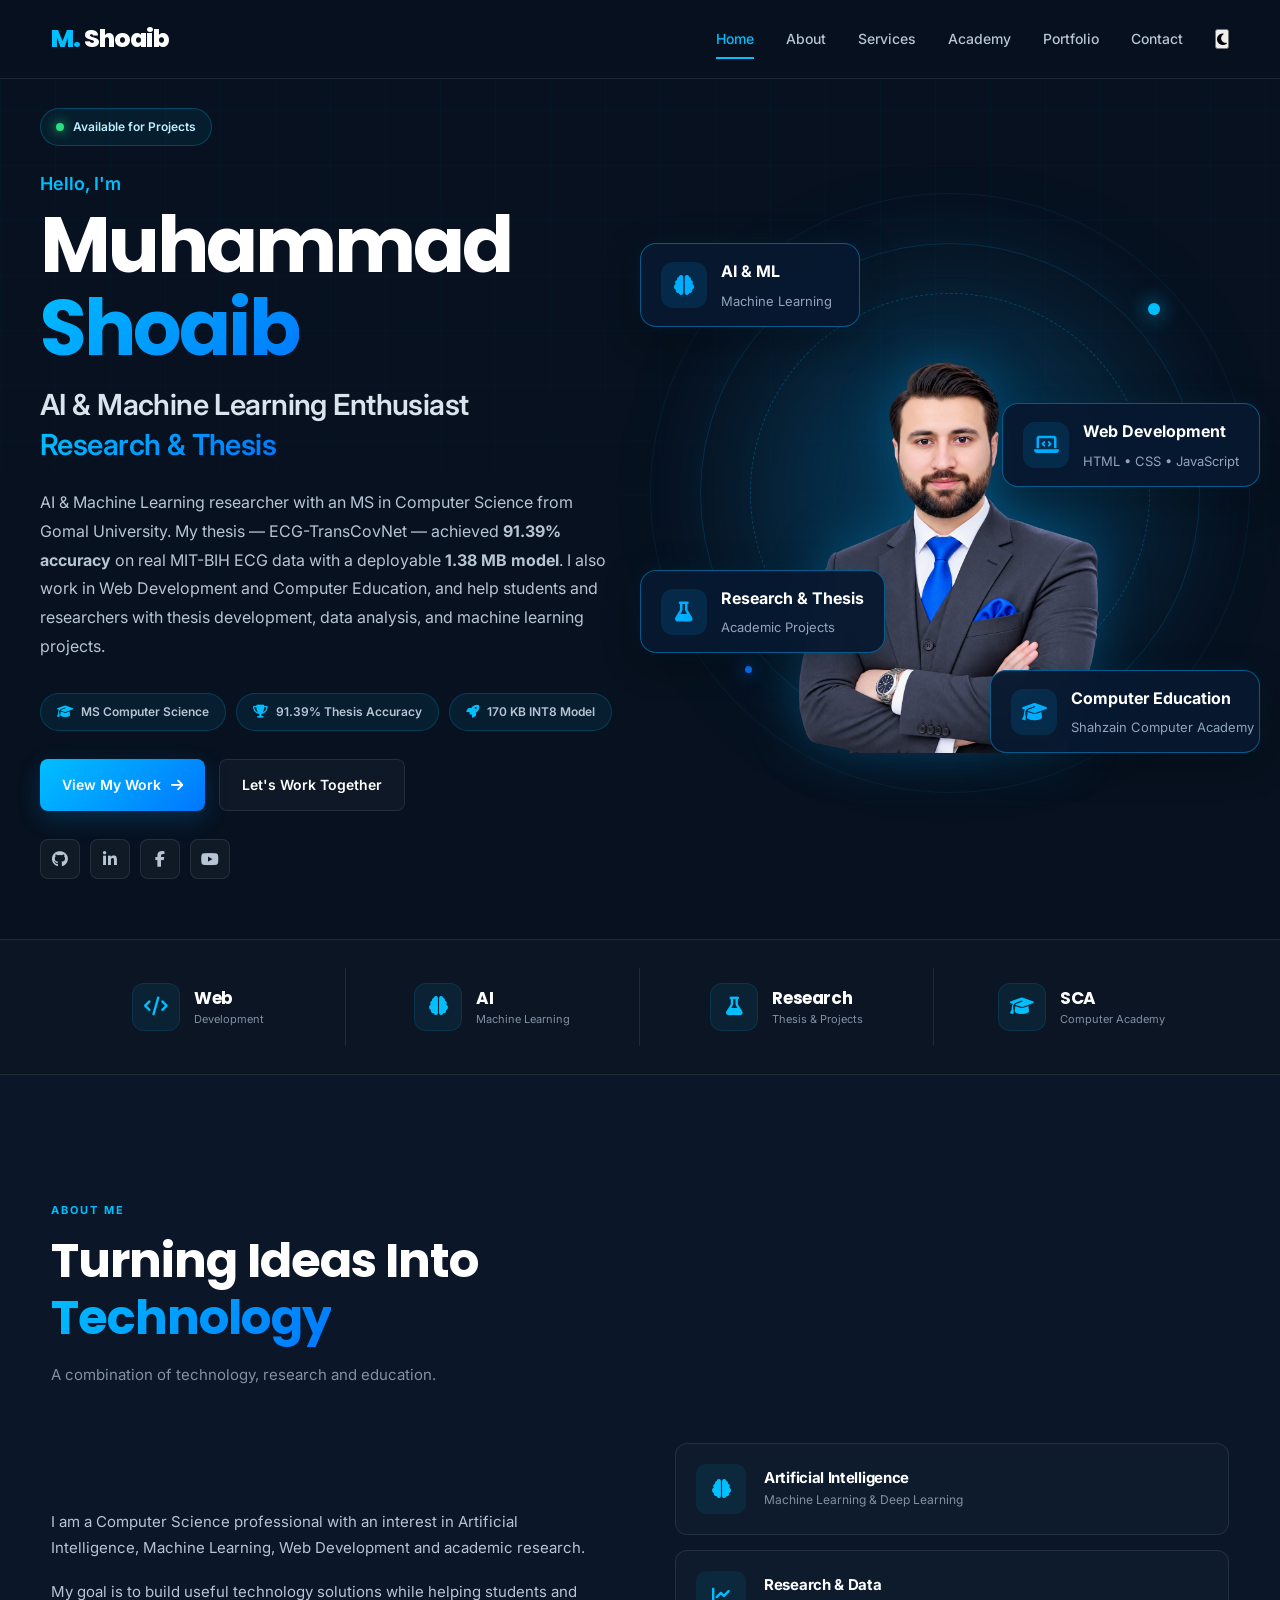
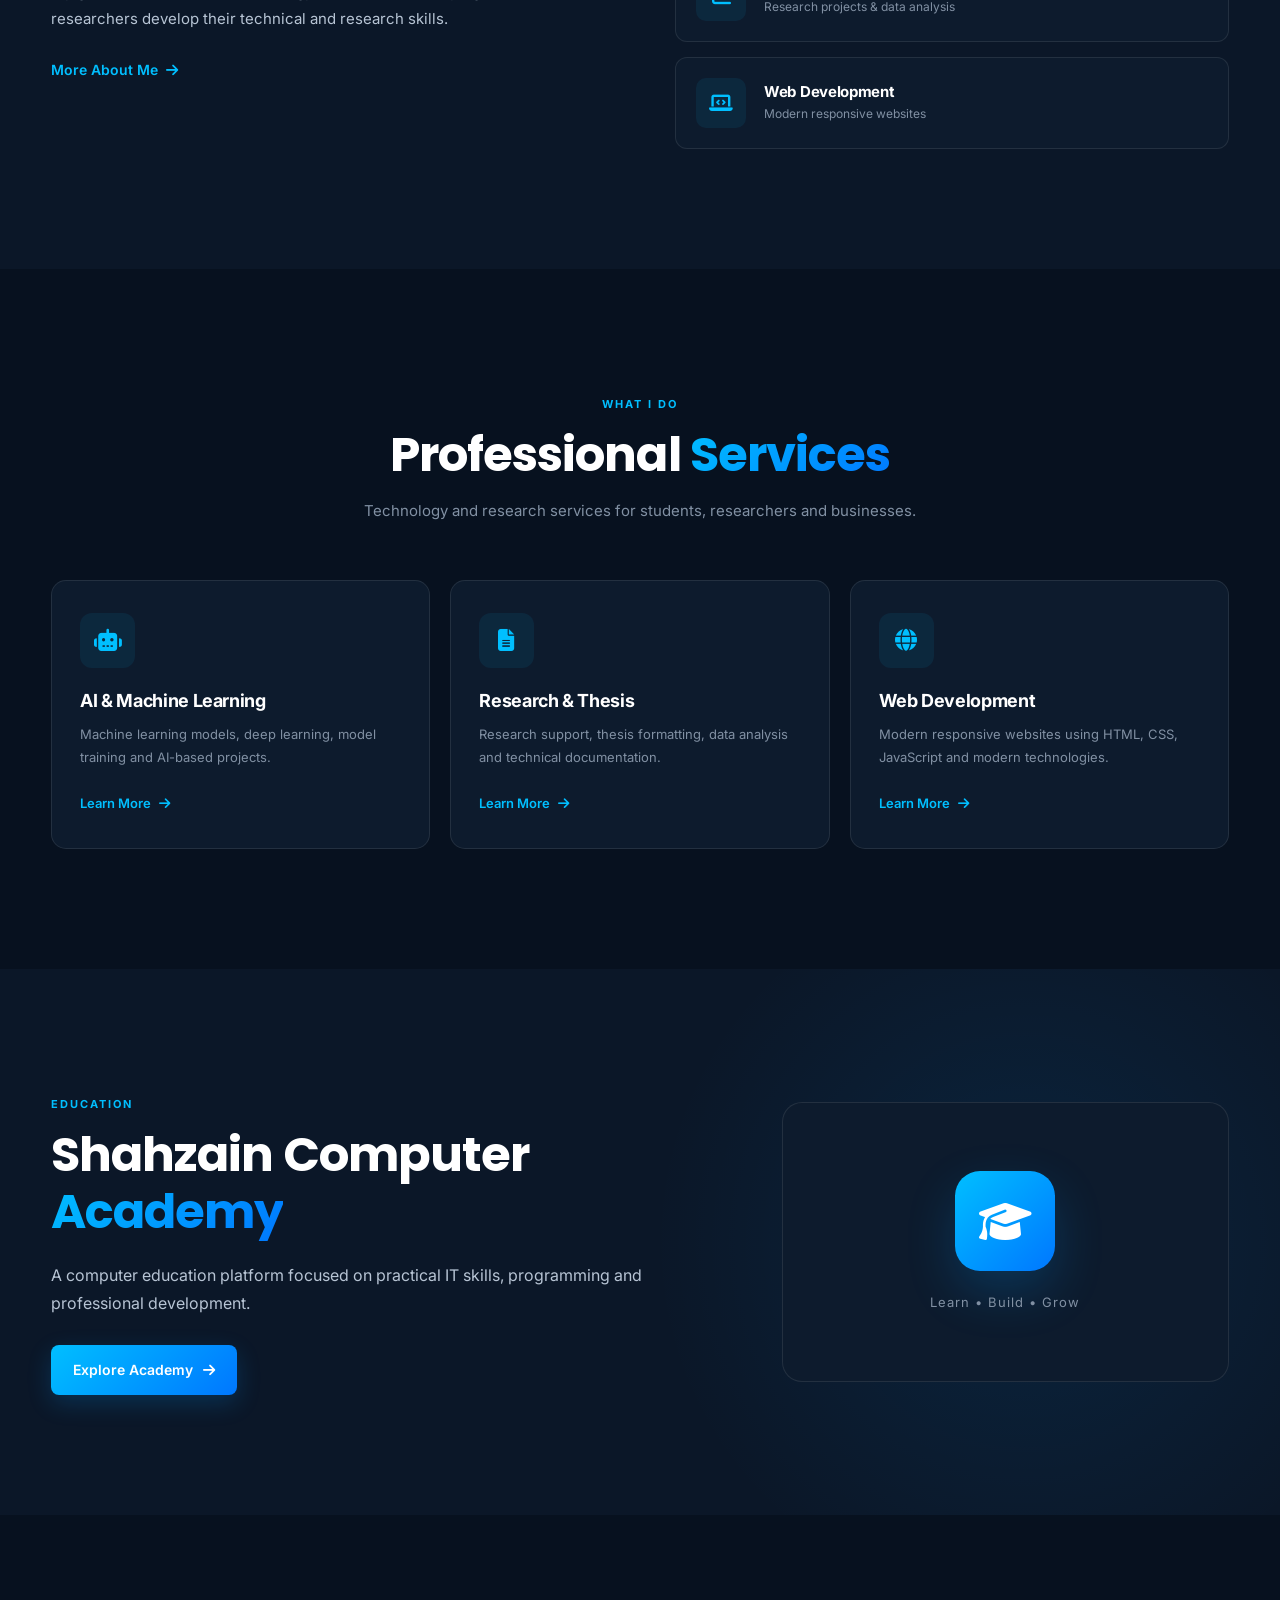
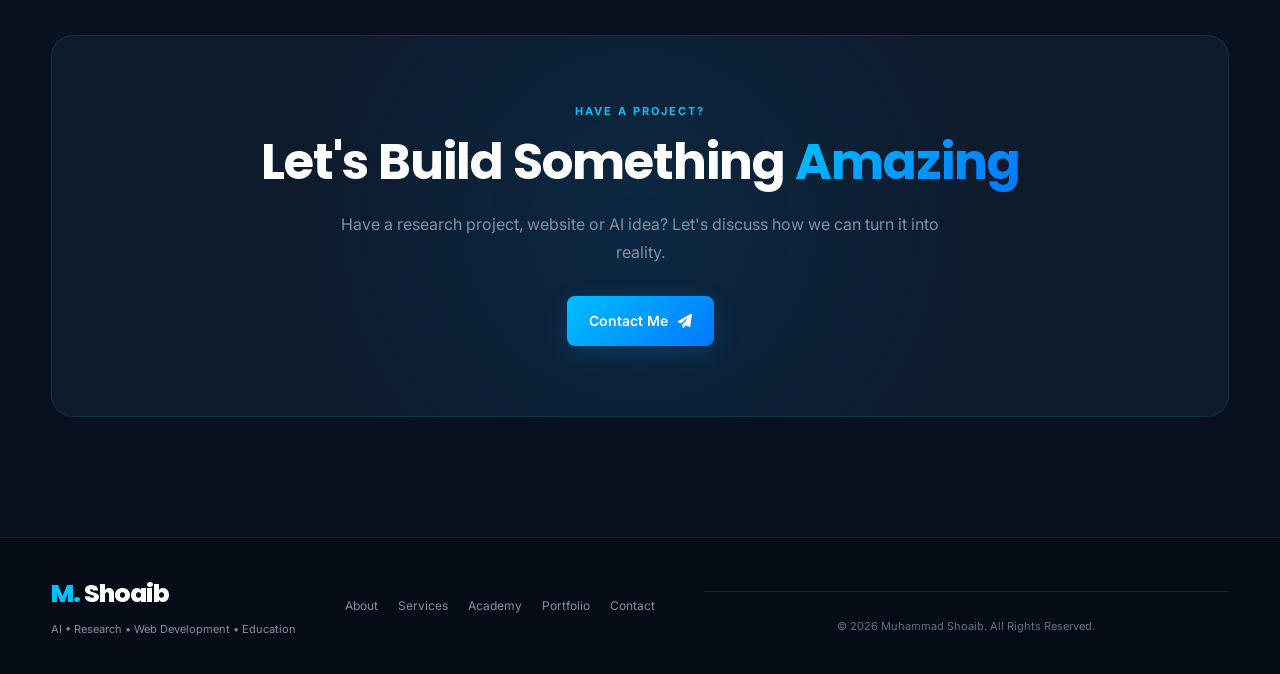
==== commit 28b6d693: "Update index.html" ====
--- a/index.html
+++ b/index.html
@@ -275,7 +275,7 @@
 
                     <div class="hero-social" aria-label="Social Media Links">
 
-                        <a href="https://github.com/Shoaibdraban/portfolio-website" target="_blank" rel="noopener noreferrer" aria-label="GitHub">
+                        <a href="https://github.com/Shoaibdraban/shoaib-portfolio" target="_blank" rel="noopener noreferrer" aria-label="GitHub">
                             <i class="fab fa-github" aria-hidden="true"></i>
                         </a>
 
--- a/css/style.css
+++ b/css/style.css
@@ -960,7 +960,7 @@
 }
 
 /* =====================================================
-   ABOUT PAGE
+   ABOUT PAGE - MAIN GRID (FLEXBOX - FIXED)
    ===================================================== */
 
 .about-page {
@@ -969,29 +969,40 @@
 }
 
 .about-page-grid {
-    display: grid;
-    grid-template-columns: 1fr 1.2fr;
-    gap: 50px;
-    align-items: center;
+    display: flex;
+    align-items: center;
+    justify-content: space-between;
+    gap: 20px;
+    width: 100%;
+    max-width: 1100px;
+    margin: 0 auto;
     min-height: 500px;
-}
-
+    flex-wrap: wrap;
+}
+
+/* Image Wrapper */
 .about-image-wrapper {
     display: flex;
     flex-direction: column;
     align-items: center;
     justify-content: center;
+    flex: 0 0 38%;
+    width: 38%;
     height: 100%;
 }
 
+/* Image Box */
 .about-image-box {
     position: relative;
     width: 100%;
     max-width: 400px;
+    height: auto;
     border-radius: 20px;
     overflow: hidden;
     border: 1px solid rgba(0, 174, 255, 0.2);
     box-shadow: 0 20px 60px rgba(0, 0, 0, 0.3);
+    margin: 0 auto;
+    align-self: center;
 }
 
 .about-image-glow {
@@ -1051,10 +1062,14 @@
     margin-top: 2px;
 }
 
+/* Text Content */
 .about-text-content {
+    flex: 0 0 60%;
+    width: 60%;
     padding: 10px 0;
     text-align: left;
 }
+
 .about-text-content .section-label { margin-bottom: 8px; }
 .about-text-content h2 {
     font-family: "Poppins", sans-serif;
@@ -2513,20 +2528,6 @@
 }
 
 /* =====================================================
-   RESPONSIVE — 1100px
-   ===================================================== */
-
-@media (max-width: 1100px) {
-    .navbar { gap: 24px; }
-    .hero-container { gap: 25px; }
-    .card-ai { left: -10px; }
-    .card-code { right: -10px; }
-    .card-research { left: -10px; }
-    .card-education { right: -10px; }
-    .floating-card { min-width: 205px; }
-}
-
-/* =====================================================
    RESPONSIVE — 1000px
    ===================================================== */
 
@@ -2562,14 +2563,21 @@
     .card-research { left: -10px; bottom: 90px; }
     .card-education { right: -10px; bottom: 10px; }
 
-    /* About Page */
+    /* About Page - Stack on Tablet */
     .about-page-grid {
-        grid-template-columns: 1fr;
+        flex-direction: column;
+        text-align: center;
         gap: 40px;
+    }
+    .about-image-wrapper {
+        flex: 1 1 100%;
+        width: 100%;
+    }
+    .about-text-content {
+        flex: 1 1 100%;
+        width: 100%;
         text-align: center;
     }
-    .about-image-wrapper { align-items: center; }
-    .about-text-content { text-align: center; }
     .about-skills { justify-content: center; }
     .about-floating-stats { justify-content: center; }
 
@@ -3243,6 +3251,7 @@
     min-height: 0 !important;
     overflow: visible !important;
 }
+
 /* =====================================================
    THESIS PROJECT - SPECIAL STYLING
    ===================================================== */
@@ -3370,3 +3379,1335 @@
     color: #ffffff;
     margin-right: 2px;
 }
+/* =====================================================
+   FEATURED THESIS CARD — PROJECT 1 (PREMIUM)
+   ===================================================== */
+
+.portfolio-thesis-featured {
+    position: relative;
+    grid-column: span 2;
+    background: linear-gradient(145deg,
+        rgba(0, 174, 255, 0.08) 0%,
+        rgba(7, 25, 48, 0.95) 50%,
+        rgba(0, 119, 255, 0.05) 100%);
+    border: 2px solid rgba(0, 174, 255, 0.4);
+    box-shadow:
+        0 0 50px rgba(0, 174, 255, 0.12),
+        inset 0 0 60px rgba(0, 174, 255, 0.04);
+    overflow: hidden;
+    transition: all 0.4s ease;
+}
+
+.portfolio-thesis-featured:hover {
+    transform: translateY(-10px);
+    border-color: rgba(0, 174, 255, 0.7);
+    box-shadow:
+        0 0 70px rgba(0, 174, 255, 0.25),
+        inset 0 0 60px rgba(0, 174, 255, 0.06);
+}
+
+/* Animated Glow Border */
+.portfolio-thesis-featured::before {
+    content: '';
+    position: absolute;
+    inset: -2px;
+    border-radius: 18px;
+    background: linear-gradient(135deg,
+        #00bfff, #0077ff, #00bfff, #0077ff);
+    background-size: 300% 300%;
+    z-index: -1;
+    animation: gradientBorder 5s ease-in-out infinite;
+    opacity: 0.5;
+}
+
+@keyframes gradientBorder {
+    0%, 100% { background-position: 0% 50%; }
+    50% { background-position: 100% 50%; }
+}
+
+/* FEATURED RIBBON */
+.thesis-ribbon {
+    position: absolute;
+    top: 20px;
+    right: -35px;
+    padding: 6px 40px;
+    background: linear-gradient(135deg, #fbbf24, #f59e0b);
+    color: #1a1a1a;
+    font-size: 11px;
+    font-weight: 800;
+    letter-spacing: 1px;
+    text-transform: uppercase;
+    transform: rotate(45deg);
+    box-shadow: 0 4px 15px rgba(251, 191, 36, 0.4);
+    z-index: 10;
+}
+
+.thesis-ribbon i {
+    margin-right: 4px;
+}
+
+/* HEADER */
+.thesis-card-header {
+    display: flex;
+    align-items: flex-start;
+    gap: 18px;
+    margin-bottom: 20px;
+}
+
+.thesis-icon {
+    width: 65px;
+    height: 65px;
+    min-width: 65px;
+    font-size: 28px;
+    background: linear-gradient(135deg,
+        rgba(0, 174, 255, 0.25),
+        rgba(0, 119, 255, 0.15)) !important;
+    border: 1px solid rgba(0, 174, 255, 0.3);
+    box-shadow: 0 8px 25px rgba(0, 174, 255, 0.2);
+    animation: iconPulse 3s ease-in-out infinite;
+}
+
+@keyframes iconPulse {
+    0%, 100% { box-shadow: 0 8px 25px rgba(0, 174, 255, 0.2); }
+    50% { box-shadow: 0 8px 35px rgba(0, 174, 255, 0.4); }
+}
+
+.thesis-card-title {
+    flex: 1;
+    min-width: 0;
+}
+
+.thesis-card-title h3 {
+    font-family: "Poppins", sans-serif;
+    font-size: 24px;
+    font-weight: 700;
+    color: #ffffff;
+    margin: 6px 0 4px;
+    background: linear-gradient(135deg, #ffffff, #bdeeff);
+    -webkit-background-clip: text;
+    background-clip: text;
+    -webkit-text-fill-color: transparent;
+}
+
+.thesis-subtitle {
+    font-size: 13px;
+    color: var(--text-muted);
+    margin: 0;
+}
+
+/* DESCRIPTION */
+.thesis-card-description {
+    font-size: 14px;
+    color: var(--text-light);
+    line-height: 1.7;
+    margin-bottom: 20px;
+}
+
+/* METRICS GRID */
+.thesis-metrics-grid {
+    display: grid;
+    grid-template-columns: repeat(3, 1fr);
+    gap: 12px;
+    margin-bottom: 20px;
+}
+
+.thesis-metric {
+    display: flex;
+    flex-direction: column;
+    align-items: center;
+    padding: 14px 10px;
+    background: rgba(0, 174, 255, 0.05);
+    border: 1px solid rgba(0, 174, 255, 0.12);
+    border-radius: 12px;
+    transition: all 0.3s ease;
+}
+
+.thesis-metric:hover {
+    background: rgba(0, 174, 255, 0.12);
+    border-color: rgba(0, 174, 255, 0.35);
+    transform: translateY(-3px);
+}
+
+.metric-value {
+    font-family: "Poppins", sans-serif;
+    font-size: 20px;
+    font-weight: 800;
+    background: linear-gradient(135deg, #00bfff, #0077ff);
+    -webkit-background-clip: text;
+    background-clip: text;
+    -webkit-text-fill-color: transparent;
+    line-height: 1.2;
+}
+
+.metric-label {
+    font-size: 11px;
+    color: var(--text-muted);
+    text-transform: uppercase;
+    letter-spacing: 0.5px;
+    margin-top: 4px;
+    text-align: center;
+}
+
+/* HIGHLIGHTS */
+.thesis-highlights {
+    display: flex;
+    flex-wrap: wrap;
+    gap: 8px;
+    margin-bottom: 18px;
+}
+
+.thesis-highlight-badge {
+    display: inline-flex;
+    align-items: center;
+    gap: 6px;
+    padding: 5px 14px;
+    background: rgba(52, 211, 153, 0.1);
+    border: 1px solid rgba(52, 211, 153, 0.25);
+    border-radius: 50px;
+    font-size: 11px;
+    color: #34d399;
+    font-weight: 500;
+}
+
+.thesis-highlight-badge i {
+    font-size: 12px;
+}
+
+/* LINKS */
+.thesis-links {
+    display: flex;
+    gap: 12px;
+    margin-top: 16px;
+    flex-wrap: wrap;
+}
+
+.thesis-btn-primary {
+    background: linear-gradient(135deg, #00bfff, #0077ff);
+    box-shadow: 0 8px 25px rgba(0, 174, 255, 0.3);
+}
+
+.thesis-btn-primary:hover {
+    box-shadow: 0 12px 35px rgba(0, 174, 255, 0.5);
+    transform: translateY(-3px);
+}
+
+.thesis-btn-outline {
+    border-color: rgba(0, 174, 255, 0.3);
+    color: var(--primary);
+}
+
+.thesis-btn-outline:hover {
+    background: rgba(0, 174, 255, 0.08);
+    border-color: var(--primary);
+}
+
+/* =====================================================
+   RESPONSIVE — FEATURED THESIS CARD
+   ===================================================== */
+
+@media (max-width: 1000px) {
+    .portfolio-thesis-featured {
+        grid-column: span 1;
+    }
+    .thesis-metrics-grid {
+        grid-template-columns: repeat(3, 1fr);
+    }
+}
+
+@media (max-width: 650px) {
+    .thesis-card-header {
+        flex-direction: column;
+        align-items: center;
+        text-align: center;
+        gap: 12px;
+    }
+    .thesis-card-title h3 {
+        font-size: 20px;
+    }
+    .thesis-metrics-grid {
+        grid-template-columns: repeat(2, 1fr);
+        gap: 10px;
+    }
+    .metric-value {
+        font-size: 17px;
+    }
+    .metric-label {
+        font-size: 10px;
+    }
+    .thesis-ribbon {
+        top: 12px;
+        right: -38px;
+        padding: 4px 40px;
+        font-size: 9px;
+    }
+    .thesis-links {
+        flex-direction: column;
+        width: 100%;
+    }
+    .thesis-links .btn {
+        width: 100%;
+        justify-content: center;
+    }
+}
+
+@media (max-width: 400px) {
+    .thesis-metrics-grid {
+        grid-template-columns: 1fr 1fr;
+        gap: 8px;
+    }
+    .thesis-metric {
+        padding: 10px 6px;
+    }
+    .metric-value {
+        font-size: 15px;
+    }
+    .metric-label {
+        font-size: 9px;
+    }
+    .thesis-highlight-badge {
+        font-size: 10px;
+        padding: 4px 10px;
+    }
+}
+/* =====================================================
+   FEATURED THESIS CARD — PROJECT 1 (PREMIUM)
+   ===================================================== */
+
+.portfolio-thesis-featured {
+    position: relative;
+    grid-column: span 2;
+    background: linear-gradient(145deg,
+        rgba(0, 174, 255, 0.08) 0%,
+        rgba(7, 25, 48, 0.95) 50%,
+        rgba(0, 119, 255, 0.05) 100%);
+    border: 2px solid rgba(0, 174, 255, 0.4);
+    box-shadow:
+        0 0 50px rgba(0, 174, 255, 0.12),
+        inset 0 0 60px rgba(0, 174, 255, 0.04);
+    overflow: hidden;
+    transition: all 0.4s ease;
+}
+
+.portfolio-thesis-featured:hover {
+    transform: translateY(-10px);
+    border-color: rgba(0, 174, 255, 0.7);
+    box-shadow:
+        0 0 70px rgba(0, 174, 255, 0.25),
+        inset 0 0 60px rgba(0, 174, 255, 0.06);
+}
+
+/* Animated Glow Border */
+.portfolio-thesis-featured::before {
+    content: '';
+    position: absolute;
+    inset: -2px;
+    border-radius: 18px;
+    background: linear-gradient(135deg,
+        #00bfff, #0077ff, #00bfff, #0077ff);
+    background-size: 300% 300%;
+    z-index: -1;
+    animation: gradientBorder 5s ease-in-out infinite;
+    opacity: 0.5;
+}
+
+@keyframes gradientBorder {
+    0%, 100% { background-position: 0% 50%; }
+    50% { background-position: 100% 50%; }
+}
+
+/* FEATURED RIBBON */
+.thesis-ribbon {
+    position: absolute;
+    top: 20px;
+    right: -35px;
+    padding: 6px 40px;
+    background: linear-gradient(135deg, #fbbf24, #f59e0b);
+    color: #1a1a1a;
+    font-size: 11px;
+    font-weight: 800;
+    letter-spacing: 1px;
+    text-transform: uppercase;
+    transform: rotate(45deg);
+    box-shadow: 0 4px 15px rgba(251, 191, 36, 0.4);
+    z-index: 10;
+}
+
+.thesis-ribbon i {
+    margin-right: 4px;
+}
+
+/* HEADER */
+.thesis-card-header {
+    display: flex;
+    align-items: flex-start;
+    gap: 18px;
+    margin-bottom: 20px;
+}
+
+.thesis-icon {
+    width: 65px;
+    height: 65px;
+    min-width: 65px;
+    font-size: 28px;
+    background: linear-gradient(135deg,
+        rgba(0, 174, 255, 0.25),
+        rgba(0, 119, 255, 0.15)) !important;
+    border: 1px solid rgba(0, 174, 255, 0.3);
+    box-shadow: 0 8px 25px rgba(0, 174, 255, 0.2);
+    animation: iconPulse 3s ease-in-out infinite;
+}
+
+@keyframes iconPulse {
+    0%, 100% { box-shadow: 0 8px 25px rgba(0, 174, 255, 0.2); }
+    50% { box-shadow: 0 8px 35px rgba(0, 174, 255, 0.4); }
+}
+
+.thesis-card-title {
+    flex: 1;
+    min-width: 0;
+}
+
+.thesis-card-title h3 {
+    font-family: "Poppins", sans-serif;
+    font-size: 24px;
+    font-weight: 700;
+    color: #ffffff;
+    margin: 6px 0 4px;
+    background: linear-gradient(135deg, #ffffff, #bdeeff);
+    -webkit-background-clip: text;
+    background-clip: text;
+    -webkit-text-fill-color: transparent;
+}
+
+.thesis-subtitle {
+    font-size: 13px;
+    color: var(--text-muted);
+    margin: 0;
+}
+
+/* DESCRIPTION */
+.thesis-card-description {
+    font-size: 14px;
+    color: var(--text-light);
+    line-height: 1.7;
+    margin-bottom: 20px;
+}
+
+/* METRICS GRID */
+.thesis-metrics-grid {
+    display: grid;
+    grid-template-columns: repeat(3, 1fr);
+    gap: 12px;
+    margin-bottom: 20px;
+}
+
+.thesis-metric {
+    display: flex;
+    flex-direction: column;
+    align-items: center;
+    padding: 14px 10px;
+    background: rgba(0, 174, 255, 0.05);
+    border: 1px solid rgba(0, 174, 255, 0.12);
+    border-radius: 12px;
+    transition: all 0.3s ease;
+}
+
+.thesis-metric:hover {
+    background: rgba(0, 174, 255, 0.12);
+    border-color: rgba(0, 174, 255, 0.35);
+    transform: translateY(-3px);
+}
+
+.metric-value {
+    font-family: "Poppins", sans-serif;
+    font-size: 20px;
+    font-weight: 800;
+    background: linear-gradient(135deg, #00bfff, #0077ff);
+    -webkit-background-clip: text;
+    background-clip: text;
+    -webkit-text-fill-color: transparent;
+    line-height: 1.2;
+}
+
+.metric-label {
+    font-size: 11px;
+    color: var(--text-muted);
+    text-transform: uppercase;
+    letter-spacing: 0.5px;
+    margin-top: 4px;
+    text-align: center;
+}
+
+/* HIGHLIGHTS */
+.thesis-highlights {
+    display: flex;
+    flex-wrap: wrap;
+    gap: 8px;
+    margin-bottom: 18px;
+}
+
+.thesis-highlight-badge {
+    display: inline-flex;
+    align-items: center;
+    gap: 6px;
+    padding: 5px 14px;
+    background: rgba(52, 211, 153, 0.1);
+    border: 1px solid rgba(52, 211, 153, 0.25);
+    border-radius: 50px;
+    font-size: 11px;
+    color: #34d399;
+    font-weight: 500;
+}
+
+.thesis-highlight-badge i {
+    font-size: 12px;
+}
+
+/* LINKS */
+.thesis-links {
+    display: flex;
+    gap: 12px;
+    margin-top: 16px;
+    flex-wrap: wrap;
+}
+
+.thesis-btn-primary {
+    background: linear-gradient(135deg, #00bfff, #0077ff);
+    box-shadow: 0 8px 25px rgba(0, 174, 255, 0.3);
+}
+
+.thesis-btn-primary:hover {
+    box-shadow: 0 12px 35px rgba(0, 174, 255, 0.5);
+    transform: translateY(-3px);
+}
+
+.thesis-btn-outline {
+    border-color: rgba(0, 174, 255, 0.3);
+    color: var(--primary);
+}
+
+.thesis-btn-outline:hover {
+    background: rgba(0, 174, 255, 0.08);
+    border-color: var(--primary);
+}
+
+/* =====================================================
+   SKILLS CATEGORIES — ENHANCED
+   ===================================================== */
+
+.skills-categories {
+    display: flex;
+    flex-direction: column;
+    gap: 35px;
+    max-width: 1100px;
+    margin: 0 auto;
+}
+
+.skill-category {
+    padding: 25px 28px;
+    background: rgba(7, 25, 48, 0.4);
+    border: 1px solid rgba(0, 174, 255, 0.1);
+    border-radius: 16px;
+    transition: all 0.3s ease;
+}
+
+.skill-category:hover {
+    border-color: rgba(0, 174, 255, 0.25);
+    background: rgba(7, 25, 48, 0.6);
+}
+
+.skill-category-title {
+    display: flex;
+    align-items: center;
+    gap: 10px;
+    font-family: "Poppins", sans-serif;
+    font-size: 18px;
+    font-weight: 700;
+    color: #ffffff;
+    margin-bottom: 18px;
+    padding-bottom: 12px;
+    border-bottom: 1px solid rgba(0, 174, 255, 0.1);
+}
+
+.skill-category-title i {
+    color: var(--primary);
+    font-size: 20px;
+}
+
+.skill-category .skills-grid {
+    display: grid;
+    grid-template-columns: repeat(6, 1fr);
+    gap: 12px;
+}
+
+.skill-category .skill-item {
+    padding: 14px 8px;
+    background: rgba(255, 255, 255, 0.03);
+    border: 1px solid rgba(255, 255, 255, 0.06);
+    border-radius: 10px;
+    transition: all 0.3s ease;
+}
+
+.skill-category .skill-item:hover {
+    background: rgba(0, 174, 255, 0.08);
+    border-color: rgba(0, 174, 255, 0.3);
+    transform: translateY(-4px);
+    box-shadow: 0 8px 20px rgba(0, 174, 255, 0.1);
+}
+
+.skill-category .skill-item i {
+    font-size: 26px;
+    margin-bottom: 8px;
+}
+
+.skill-category .skill-item span {
+    font-size: 11px;
+    font-weight: 600;
+    text-align: center;
+    line-height: 1.3;
+}
+
+/* =====================================================
+   RESPONSIVE — FEATURED THESIS + SKILLS
+   ===================================================== */
+
+@media (max-width: 1000px) {
+    .portfolio-thesis-featured {
+        grid-column: span 1;
+    }
+    .thesis-metrics-grid {
+        grid-template-columns: repeat(3, 1fr);
+    }
+    .skill-category .skills-grid {
+        grid-template-columns: repeat(3, 1fr);
+    }
+}
+
+@media (max-width: 650px) {
+    .thesis-card-header {
+        flex-direction: column;
+        align-items: center;
+        text-align: center;
+        gap: 12px;
+    }
+    .thesis-card-title h3 {
+        font-size: 20px;
+    }
+    .thesis-metrics-grid {
+        grid-template-columns: repeat(2, 1fr);
+        gap: 10px;
+    }
+    .metric-value {
+        font-size: 17px;
+    }
+    .metric-label {
+        font-size: 10px;
+    }
+    .thesis-ribbon {
+        top: 12px;
+        right: -38px;
+        padding: 4px 40px;
+        font-size: 9px;
+    }
+    .thesis-links {
+        flex-direction: column;
+        width: 100%;
+    }
+    .thesis-links .btn {
+        width: 100%;
+        justify-content: center;
+    }
+    .skill-category {
+        padding: 20px 18px;
+    }
+    .skill-category-title {
+        font-size: 16px;
+        margin-bottom: 14px;
+        padding-bottom: 10px;
+    }
+    .skill-category .skills-grid {
+        grid-template-columns: repeat(2, 1fr);
+        gap: 8px;
+    }
+    .skill-category .skill-item {
+        padding: 10px 6px;
+    }
+    .skill-category .skill-item i {
+        font-size: 20px;
+        margin-bottom: 4px;
+    }
+    .skill-category .skill-item span {
+        font-size: 10px;
+    }
+    .skills-categories {
+        gap: 20px;
+    }
+}
+
+@media (max-width: 400px) {
+    .thesis-metrics-grid {
+        grid-template-columns: 1fr 1fr;
+        gap: 8px;
+    }
+    .thesis-metric {
+        padding: 10px 6px;
+    }
+    .metric-value {
+        font-size: 15px;
+    }
+    .metric-label {
+        font-size: 9px;
+    }
+    .thesis-highlight-badge {
+        font-size: 10px;
+        padding: 4px 10px;
+    }
+    .skill-category .skills-grid {
+        grid-template-columns: 1fr 1fr;
+    }
+    .skill-category .skill-item i {
+        font-size: 18px;
+    }
+    .skill-category .skill-item span {
+        font-size: 9px;
+    }
+}
+/* =====================================================
+   LEVEL 1: TYPOGRAPHY & SPACING POLISH
+   ===================================================== */
+
+/* Smooth Font Rendering */
+body {
+    -webkit-font-smoothing: antialiased;
+    -moz-osx-font-smoothing: grayscale;
+    text-rendering: optimizeLegibility;
+}
+
+/* Better Heading Spacing */
+h1, h2, h3, h4 {
+    letter-spacing: -0.02em;
+    line-height: 1.2;
+}
+
+h1 { letter-spacing: -0.03em; }
+
+/* Better Paragraph Readability */
+p {
+    line-height: 1.75;
+    max-width: 75ch;
+}
+
+/* Improved Section Spacing */
+.section-padding {
+    padding: 120px 0;
+}
+
+@media (max-width: 650px) {
+    .section-padding {
+        padding: 80px 0;
+    }
+}
+
+/* Better Card Padding */
+.portfolio-card,
+.service-card,
+.course-card {
+    padding: 32px 28px;
+}
+
+@media (max-width: 650px) {
+    .portfolio-card,
+    .service-card,
+    .course-card {
+        padding: 24px 20px;
+    }
+}
+
+/* Smooth Scroll with Offset */
+html {
+    scroll-padding-top: 90px;
+}
+
+/* Selection Color */
+::selection {
+    background: rgba(0, 191, 255, 0.3);
+    color: #ffffff;
+}
+
+/* Focus States (Accessibility) */
+*:focus-visible {
+    outline: 2px solid var(--primary);
+    outline-offset: 3px;
+    border-radius: 4px;
+}
+
+/* Better Link Transitions */
+a {
+    transition: color 0.25s ease, opacity 0.25s ease;
+}
+/* =====================================================
+   LEVEL 2: MICRO-ANIMATIONS
+   ===================================================== */
+
+/* Fade-In Up Animation */
+@keyframes fadeInUp {
+    from {
+        opacity: 0;
+        transform: translateY(30px);
+    }
+    to {
+        opacity: 1;
+        transform: translateY(0);
+    }
+}
+
+/* Fade-In Scale */
+@keyframes fadeInScale {
+    from {
+        opacity: 0;
+        transform: scale(0.95);
+    }
+    to {
+        opacity: 1;
+        transform: scale(1);
+    }
+}
+
+/* Slide In From Left */
+@keyframes slideInLeft {
+    from {
+        opacity: 0;
+        transform: translateX(-30px);
+    }
+    to {
+        opacity: 1;
+        transform: translateX(0);
+    }
+}
+
+/* Slide In From Right */
+@keyframes slideInRight {
+    from {
+        opacity: 0;
+        transform: translateX(30px);
+    }
+    to {
+        opacity: 1;
+        transform: translateX(0);
+    }
+}
+
+/* Pulse Glow */
+@keyframes pulseGlow {
+    0%, 100% {
+        box-shadow: 0 0 20px rgba(0, 191, 255, 0.2);
+    }
+    50% {
+        box-shadow: 0 0 40px rgba(0, 191, 255, 0.4);
+    }
+}
+
+/* Shimmer Effect */
+@keyframes shimmer {
+    0% {
+        background-position: -1000px 0;
+    }
+    100% {
+        background-position: 1000px 0;
+    }
+}
+
+/* Floating Animation */
+@keyframes float {
+    0%, 100% {
+        transform: translateY(0);
+    }
+    50% {
+        transform: translateY(-12px);
+    }
+}
+
+/* Apply Animations to Elements */
+.portfolio-card,
+.service-card,
+.course-card,
+.student-project-card,
+.mission-card,
+.why-academy-card {
+    animation: fadeInUp 0.6s ease-out backwards;
+}
+
+/* Staggered Animation Delays */
+.portfolio-grid > *:nth-child(1) { animation-delay: 0.05s; }
+.portfolio-grid > *:nth-child(2) { animation-delay: 0.1s; }
+.portfolio-grid > *:nth-child(3) { animation-delay: 0.15s; }
+.portfolio-grid > *:nth-child(4) { animation-delay: 0.2s; }
+.portfolio-grid > *:nth-child(5) { animation-delay: 0.25s; }
+.portfolio-grid > *:nth-child(6) { animation-delay: 0.3s; }
+
+/* Hero Elements Animation */
+.hero-badge { animation: fadeInUp 0.6s ease-out 0.1s backwards; }
+.hero-intro { animation: fadeInUp 0.6s ease-out 0.2s backwards; }
+.hero h1 { animation: fadeInUp 0.6s ease-out 0.3s backwards; }
+.hero h2 { animation: fadeInUp 0.6s ease-out 0.4s backwards; }
+.hero-description { animation: fadeInUp 0.6s ease-out 0.5s backwards; }
+.hero-buttons { animation: fadeInUp 0.6s ease-out 0.6s backwards; }
+.hero-social { animation: fadeInUp 0.6s ease-out 0.7s backwards; }
+
+/* Hero Visual Animation */
+.hero-visual {
+    animation: fadeInScale 0.8s ease-out 0.4s backwards;
+}
+
+/* Floating Cards Enhanced */
+.floating-card {
+    animation: float 4s ease-in-out infinite;
+}
+
+.card-ai { animation-delay: 0s; }
+.card-code { animation-delay: 0.5s; }
+.card-research { animation-delay: 1s; }
+.card-education { animation-delay: 1.5s; }
+
+/* Icon Pulse on Hover */
+.portfolio-icon,
+.service-icon,
+.course-icon {
+    transition: all 0.3s ease;
+}
+
+.portfolio-card:hover .portfolio-icon,
+.service-card:hover .service-icon,
+.course-card:hover .course-icon {
+    transform: scale(1.1) rotate(-5deg);
+    box-shadow: 0 8px 25px rgba(0, 191, 255, 0.3);
+}
+
+/* Button Shimmer on Hover */
+.btn-primary {
+    position: relative;
+    overflow: hidden;
+}
+
+.btn-primary::before {
+    content: '';
+    position: absolute;
+    top: 0;
+    left: -100%;
+    width: 100%;
+    height: 100%;
+    background: linear-gradient(90deg,
+        transparent,
+        rgba(255, 255, 255, 0.2),
+        transparent);
+    transition: left 0.5s ease;
+}
+
+.btn-primary:hover::before {
+    left: 100%;
+}
+
+/* Skill Tag Pop on Hover */
+.skill-tag,
+.tech-tag,
+.portfolio-tags span {
+    transition: all 0.25s ease;
+}
+
+.skill-tag:hover,
+.tech-tag:hover,
+.portfolio-tags span:hover {
+    transform: translateY(-2px) scale(1.05);
+}
+/* =====================================================
+   LEVEL 3: ADVANCED HOVER EFFECTS
+   ===================================================== */
+
+/* 3D Card Tilt (Desktop) */
+@media (min-width: 1000px) {
+    .portfolio-card:not(.portfolio-thesis-featured),
+    .service-card,
+    .course-card {
+        transform-style: preserve-3d;
+        perspective: 1000px;
+        transition: transform 0.4s ease, box-shadow 0.4s ease;
+    }
+
+    .portfolio-card:not(.portfolio-thesis-featured):hover,
+    .service-card:hover,
+    .course-card:hover {
+        transform: translateY(-10px) rotateX(2deg) rotateY(-2deg);
+        box-shadow:
+            0 25px 50px rgba(0, 0, 0, 0.3),
+            0 0 40px rgba(0, 191, 255, 0.15);
+    }
+}
+
+/* Border Glow on Hover */
+.portfolio-card:not(.portfolio-thesis-featured),
+.service-card,
+.course-card,
+.student-project-card {
+    position: relative;
+    overflow: hidden;
+}
+
+.portfolio-card:not(.portfolio-thesis-featured)::after,
+.service-card::after,
+.course-card::after {
+    content: '';
+    position: absolute;
+    inset: 0;
+    border-radius: inherit;
+    padding: 1px;
+    background: linear-gradient(135deg,
+        transparent 0%,
+        rgba(0, 191, 255, 0.4) 50%,
+        transparent 100%);
+    -webkit-mask:
+        linear-gradient(#fff 0 0) content-box,
+        linear-gradient(#fff 0 0);
+    -webkit-mask-composite: xor;
+    mask-composite: exclude;
+    opacity: 0;
+    transition: opacity 0.4s ease;
+    pointer-events: none;
+}
+
+.portfolio-card:not(.portfolio-thesis-featured):hover::after,
+.service-card:hover::after,
+.course-card:hover::after {
+    opacity: 1;
+}
+
+/* Link Arrow Slide */
+.portfolio-link i,
+.service-card a i,
+.text-link i {
+    transition: transform 0.3s ease;
+}
+
+.portfolio-link:hover i,
+.service-card:hover a i,
+.text-link:hover i {
+    transform: translateX(6px);
+}
+
+/* Image Zoom on Hover */
+.about-image,
+.profile-photo {
+    transition: transform 0.5s ease;
+}
+
+.about-image-wrapper:hover .about-image {
+    transform: scale(1.03);
+}
+
+/* Stat Card Enhanced Hover */
+.stat-card {
+    position: relative;
+    overflow: hidden;
+}
+
+.stat-card::before {
+    content: '';
+    position: absolute;
+    top: 50%;
+    left: 50%;
+    width: 0;
+    height: 0;
+    background: radial-gradient(circle,
+        rgba(0, 191, 255, 0.15),
+        transparent 70%);
+    border-radius: 50%;
+    transform: translate(-50%, -50%);
+    transition: width 0.6s ease, height 0.6s ease;
+    pointer-events: none;
+}
+
+.stat-card:hover::before {
+    width: 300px;
+    height: 300px;
+}
+
+/* Ribbon Shine Effect */
+.thesis-ribbon {
+    position: absolute;
+    overflow: hidden;
+}
+
+.thesis-ribbon::after {
+    content: '';
+    position: absolute;
+    top: 0;
+    left: -100%;
+    width: 100%;
+    height: 100%;
+    background: linear-gradient(90deg,
+        transparent,
+        rgba(255, 255, 255, 0.5),
+        transparent);
+    animation: ribbonShine 3s ease-in-out infinite;
+}
+
+@keyframes ribbonShine {
+    0%, 100% { left: -100%; }
+    50% { left: 100%; }
+}
+
+/* Metric Value Glow */
+.thesis-metric:hover .metric-value {
+    text-shadow: 0 0 20px rgba(0, 191, 255, 0.6);
+}
+
+/* Social Icon Bounce */
+.hero-social a,
+.social-links a {
+    transition: all 0.3s cubic-bezier(0.68, -0.55, 0.27, 1.55);
+}
+
+.hero-social a:hover,
+.social-links a:hover {
+    transform: translateY(-5px) scale(1.1);
+    box-shadow: 0 8px 20px rgba(0, 191, 255, 0.3);
+}
+
+/* =====================================================
+   LEVEL 4: SCROLL PROGRESS + PAGE LOADER
+   ===================================================== */
+
+/* Scroll Progress Bar */
+.scroll-progress {
+    position: fixed;
+    top: 0;
+    left: 0;
+    width: 0%;
+    height: 3px;
+    background: linear-gradient(90deg, #00bfff, #0077ff);
+    z-index: 9999;
+    transition: width 0.1s ease;
+    box-shadow: 0 0 10px rgba(0, 191, 255, 0.5);
+}
+
+/* Page Loader */
+.page-loader {
+    position: fixed;
+    inset: 0;
+    background: var(--background);
+    z-index: 99999;
+    display: flex;
+    align-items: center;
+    justify-content: center;
+    transition: opacity 0.5s ease, visibility 0.5s ease;
+}
+
+.page-loader.hidden {
+    opacity: 0;
+    visibility: hidden;
+}
+
+.loader-content {
+    text-align: center;
+}
+
+.loader-logo {
+    font-family: "Poppins", sans-serif;
+    font-size: 42px;
+    font-weight: 800;
+    color: #ffffff;
+    margin-bottom: 24px;
+    letter-spacing: -2px;
+}
+
+.loader-logo span {
+    color: var(--primary);
+}
+
+.loader-bar {
+    width: 200px;
+    height: 3px;
+    background: rgba(255, 255, 255, 0.1);
+    border-radius: 3px;
+    overflow: hidden;
+    margin: 0 auto;
+}
+
+.loader-bar-fill {
+    height: 100%;
+    width: 0%;
+    background: linear-gradient(90deg, #00bfff, #0077ff);
+    animation: loaderFill 1.2s ease-out forwards;
+    box-shadow: 0 0 15px rgba(0, 191, 255, 0.6);
+}
+
+@keyframes loaderFill {
+    0% { width: 0%; }
+    100% { width: 100%; }
+}
+
+/* Back to Top Button */
+.back-to-top {
+    position: fixed;
+    bottom: 30px;
+    right: 30px;
+    width: 50px;
+    height: 50px;
+    display: flex;
+    align-items: center;
+    justify-content: center;
+    background: linear-gradient(135deg, #00bfff, #0077ff);
+    color: #ffffff;
+    border: none;
+    border-radius: 50%;
+    cursor: pointer;
+    box-shadow: 0 8px 25px rgba(0, 191, 255, 0.3);
+    opacity: 0;
+    visibility: hidden;
+    transform: translateY(20px);
+    transition: all 0.3s ease;
+    z-index: 999;
+    font-size: 18px;
+}
+
+.back-to-top.visible {
+    opacity: 1;
+    visibility: visible;
+    transform: translateY(0);
+}
+
+.back-to-top:hover {
+    transform: translateY(-5px);
+    box-shadow: 0 12px 35px rgba(0, 191, 255, 0.5);
+}
+
+@media (max-width: 650px) {
+    .back-to-top {
+        bottom: 20px;
+        right: 20px;
+        width: 44px;
+        height: 44px;
+    }
+}
+
+[Existing CSS — 2500+ lines]
+...
+...
+...
+/* =====================================================
+   LEVEL 5: THEME TOGGLE (DARK/LIGHT)
+   ===================================================== */
+/* =====================================================
+   LEVEL 5: THEME TOGGLE (DARK/LIGHT)
+   ===================================================== */
+
+.theme-toggle {
+    width: 40px;
+    height: 40px;
+    display: flex;
+    align-items: center;
+    justify-content: center;
+    background: rgba(255, 255, 255, 0.04);
+    border: 1px solid var(--border);
+    border-radius: 50%;
+    color: var(--text-light);
+    cursor: pointer;
+    transition: all 0.3s ease;
+    margin-left: 10px;
+}
+
+.theme-toggle:hover {
+    color: var(--primary);
+    border-color: var(--primary);
+    transform: rotate(20deg) scale(1.1);
+}
+
+/* Light Theme */
+body.light-theme {
+    --background: #f8fafc;
+    --background-light: #f1f5f9;
+    --card: #ffffff;
+    --card-light: #f8fafc;
+    --text: #0f172a;
+    --text-light: #475569;
+    --text-muted: #64748b;
+    --border: rgba(0, 0, 0, 0.08);
+}
+
+body.light-theme .header {
+    background: rgba(248, 250, 252, 0.9);
+}
+
+body.light-theme .footer {
+    background: #e2e8f0;
+}
+
+body.light-theme .hero-grid {
+    background-image:
+        linear-gradient(rgba(0, 119, 255, 0.05) 1px, transparent 1px),
+        linear-gradient(90deg, rgba(0, 119, 255, 0.05) 1px, transparent 1px);
+}
+
+body.light-theme .portfolio-thesis-featured {
+    background: linear-gradient(145deg,
+        rgba(0, 174, 255, 0.1) 0%,
+        rgba(255, 255, 255, 0.98) 50%,
+        rgba(0, 119, 255, 0.08) 100%);
+}
+
+body.light-theme .thesis-card-title h3 {
+    background: linear-gradient(135deg, #0f172a, #0077ff);
+    -webkit-background-clip: text;
+    background-clip: text;
+    -webkit-text-fill-color: transparent;
+}
+
+/* =====================================================
+   HERO HIGHLIGHTS
+   ===================================================== */
+
+.hero-highlights {
+    display: flex;
+    flex-wrap: wrap;
+    gap: 10px;
+    margin-bottom: 28px;
+}
+
+.hero-highlight {
+    display: inline-flex;
+    align-items: center;
+    gap: 8px;
+    padding: 8px 16px;
+    background: rgba(0, 191, 255, 0.08);
+    border: 1px solid rgba(0, 191, 255, 0.2);
+    border-radius: 50px;
+    font-size: 12px;
+    font-weight: 600;
+    color: var(--text-light);
+    transition: all 0.3s ease;
+}
+
+.hero-highlight:hover {
+    background: rgba(0, 191, 255, 0.15);
+    border-color: rgba(0, 191, 255, 0.4);
+    transform: translateY(-2px);
+    color: #ffffff;
+}
+
+.hero-highlight i {
+    color: var(--primary);
+    font-size: 13px;
+}
+
+@media (max-width: 650px) {
+    .hero-highlights {
+        justify-content: center;
+        gap: 8px;
+    }
+    .hero-highlight {
+        font-size: 11px;
+        padding: 6px 12px;
+    }
+    .hero-highlight i {
+        font-size: 11px;
+    }
+}
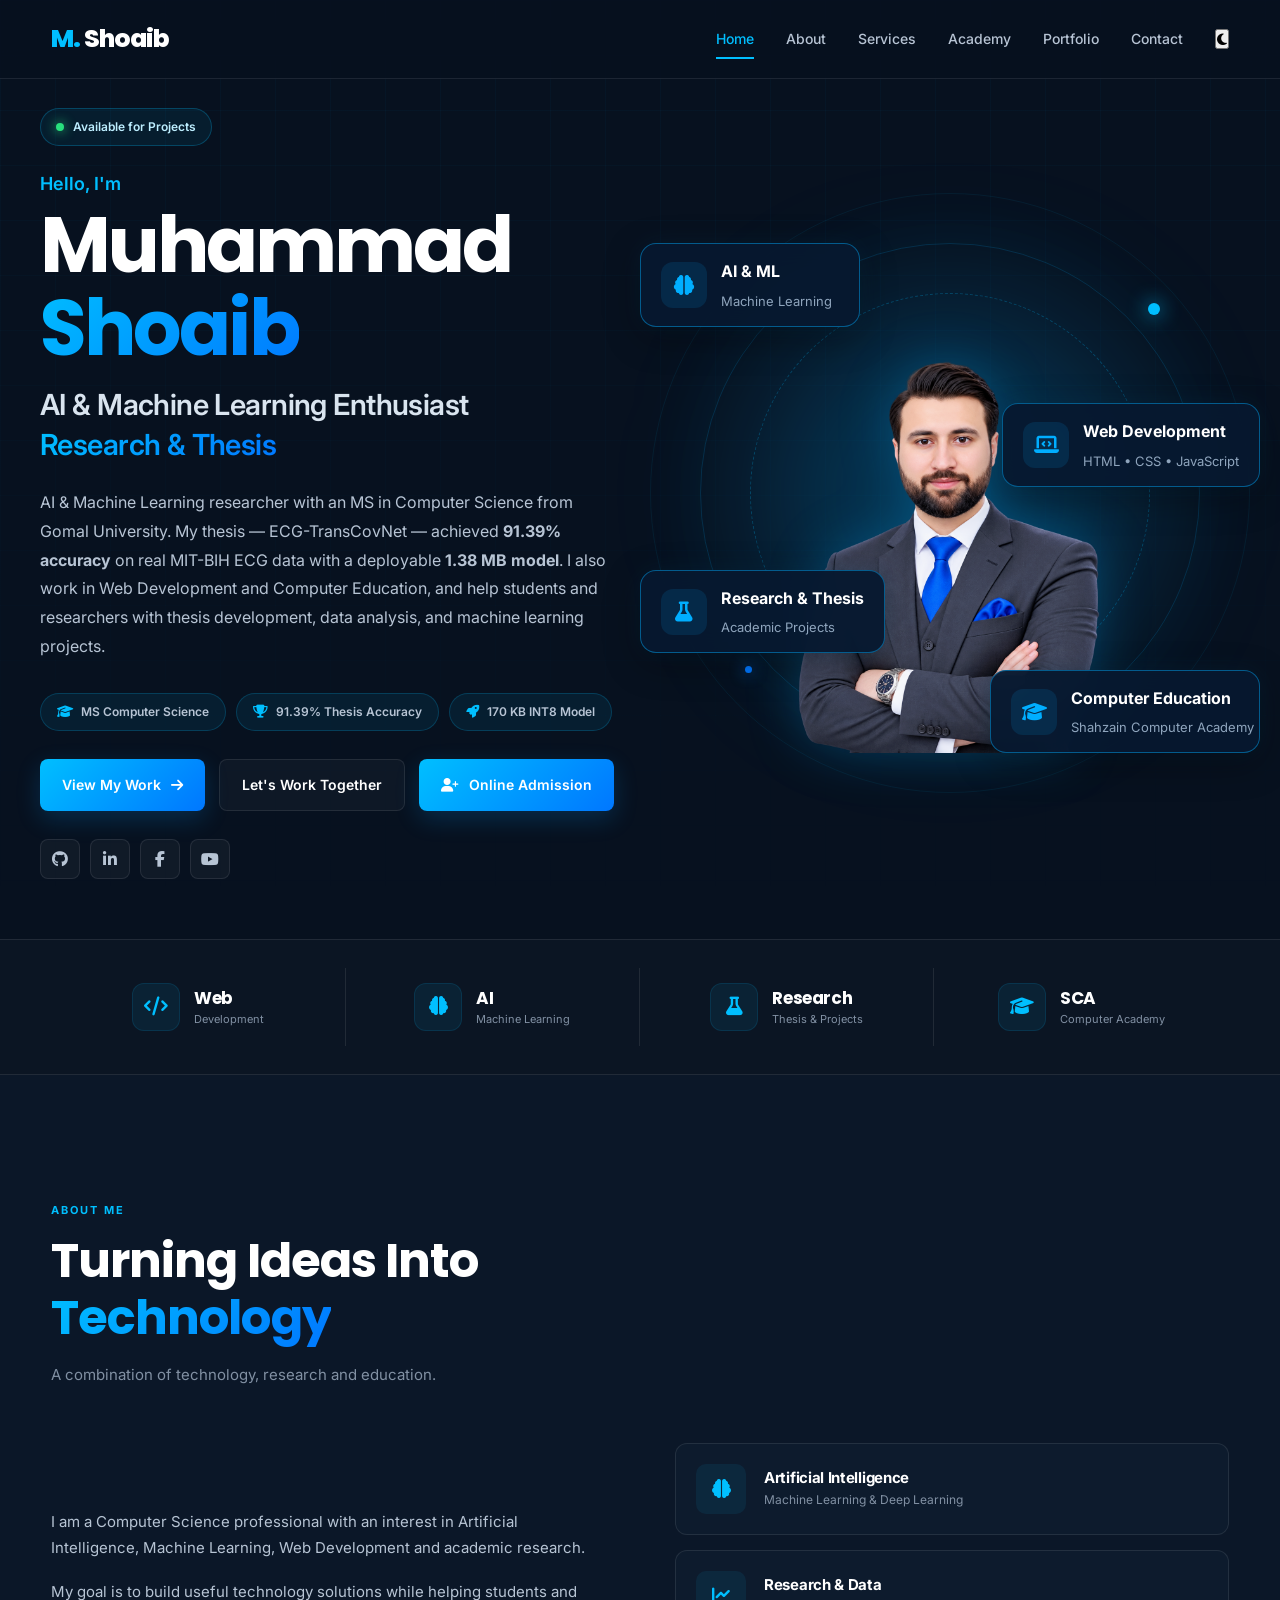
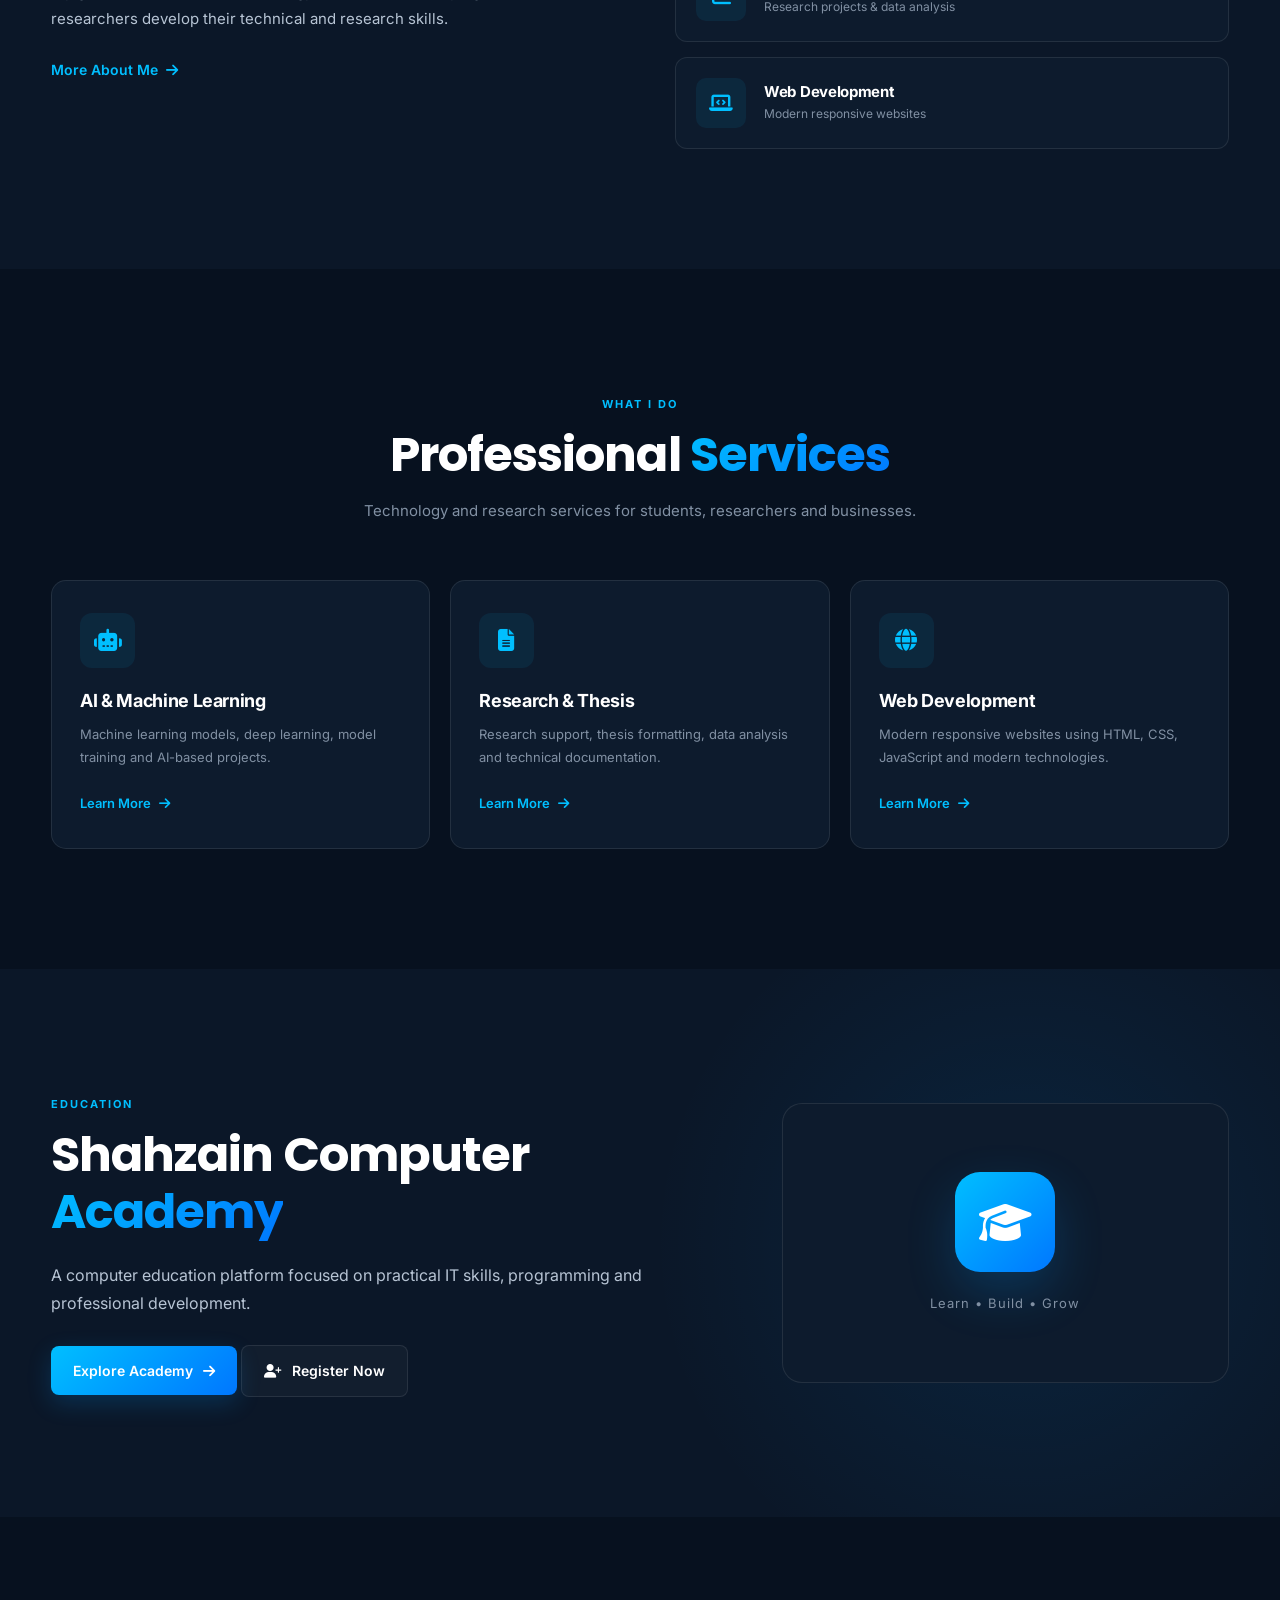
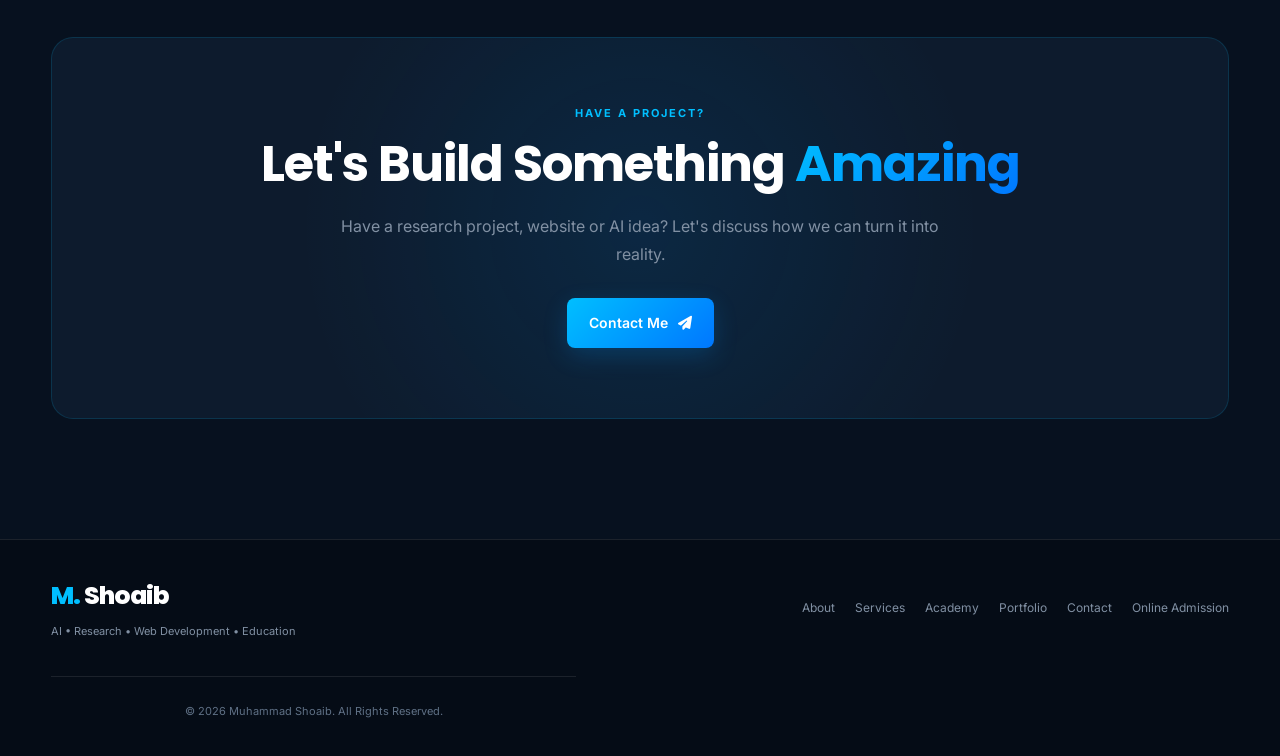
==== commit 63d76b85: "Recover live Firebase portfolio website" ====
--- a/index.html
+++ b/index.html
@@ -1,3 +1,4 @@
+
 <!DOCTYPE html>
 <html lang="en">
 
@@ -55,7 +56,6 @@
 
     <title>Muhammad Shoaib | AI • Research • Web Development</title>
 
-
     <!-- =====================================================
          GOOGLE FONTS
          ===================================================== -->
@@ -68,7 +68,6 @@
         href="https://fonts.googleapis.com/css2?family=Inter:wght@400;500;600;700;800&family=Poppins:wght@500;600;700;800&display=swap"
         rel="stylesheet">
 
-
     <!-- =====================================================
          FONT AWESOME
          ===================================================== -->
@@ -76,14 +75,12 @@
     <link rel="stylesheet"
         href="https://cdnjs.cloudflare.com/ajax/libs/font-awesome/6.7.2/css/all.min.css">
 
-
     <!-- =====================================================
          FAVICON
          ===================================================== -->
 
     <link rel="icon" type="image/png" href="images/favicon.png">
 
-
     <!-- =====================================================
          MAIN CSS
          ===================================================== -->
@@ -91,7 +88,6 @@
     <link rel="stylesheet" href="css/style.css">
 
 </head>
-
 
 <body>
 
@@ -108,7 +104,6 @@
         </div>
     </div>
 
-
     <!-- =====================================================
          HEADER
          ===================================================== -->
@@ -123,7 +118,6 @@
                 <span>M.</span> Shoaib
             </a>
 
-
             <!-- NAVIGATION -->
 
             <nav class="navbar" id="navbar" aria-label="Main Navigation">
@@ -140,14 +134,13 @@
 
                 <a href="contact.html">Contact</a>
 
-                <!-- THEME TOGGLE — NAVBAR KE ANDAR -->
+                <!-- THEME TOGGLE -->
                 <button class="theme-toggle" id="theme-toggle" type="button" aria-label="Toggle Theme">
                     <i class="fas fa-moon" id="theme-icon"></i>
                 </button>
 
             </nav>
 
-
             <!-- MOBILE MENU BUTTON -->
 
             <button class="menu-btn" id="menu-btn" type="button"
@@ -161,14 +154,11 @@
 
     </header>
 
-
-
     <!-- =====================================================
          MAIN CONTENT
          ===================================================== -->
 
     <main>
-
 
         <!-- =================================================
              HERO SECTION
@@ -176,26 +166,17 @@
 
         <section class="hero" aria-labelledby="hero-title">
 
-            <!-- HERO GRID BACKGROUND -->
-
             <div class="hero-grid" aria-hidden="true"></div>
 
             <div class="container hero-container">
 
-                <!-- =========================================
-                     HERO CONTENT
-                     ========================================= -->
-
                 <div class="hero-content">
 
                     <!-- AVAILABILITY BADGE -->
 
                     <div class="hero-badge">
-
                         <span class="status-dot" aria-hidden="true"></span>
-
                         Available for Projects
-
                     </div>
 
                     <!-- INTRO -->
@@ -207,65 +188,70 @@
                     <!-- NAME -->
 
                     <h1 id="hero-title">
-
                         Muhammad
                         <span>Shoaib</span>
-
                     </h1>
 
                     <!-- PROFESSIONAL TITLE -->
 
                     <h2>
-
                         AI &amp; Machine Learning Enthusiast
-
                         <br>
-
-                        <span class="typing-text" id="typing-text" aria-live="polite">
+                        <span class="typing-text" id="typing-text" aria-live="polite"></span>
+                    </h2>
+
+                    <!-- DESCRIPTION -->
+
+                    <p class="hero-description">
+                        AI &amp; Machine Learning researcher with an MS in Computer Science
+                        from Gomal University. My thesis — ECG-TransCovNet — achieved
+                        <strong>91.39% accuracy</strong> on real MIT-BIH ECG data with a
+                        deployable <strong>1.38 MB model</strong>.
+
+                        I also work in Web Development and Computer Education, and help
+                        students and researchers with thesis development, data analysis,
+                        and machine learning projects.
+                    </p>
+
+                    <div class="hero-highlights">
+
+                        <span class="hero-highlight">
+                            <i class="fas fa-graduation-cap"></i> MS Computer Science
                         </span>
 
-                    </h2>
-
-                    <!-- DESCRIPTION -->
-
-                    <p class="hero-description">
-    AI &amp; Machine Learning researcher with an MS in Computer Science
-    from Gomal University. My thesis — ECG-TransCovNet — achieved
-    <strong>91.39% accuracy</strong> on real MIT-BIH ECG data with a
-    deployable <strong>1.38 MB model</strong>.
-
-    I also work in Web Development and Computer Education, and help
-    students and researchers with thesis development, data analysis,
-    and machine learning projects.
-</p>
-
-<div class="hero-highlights">
-    <span class="hero-highlight">
-        <i class="fas fa-graduation-cap"></i> MS Computer Science
-    </span>
-    <span class="hero-highlight">
-        <i class="fas fa-trophy"></i> 91.39% Thesis Accuracy
-    </span>
-    <span class="hero-highlight">
-        <i class="fas fa-rocket"></i> 170 KB INT8 Model
-    </span>
-</div>
+                        <span class="hero-highlight">
+                            <i class="fas fa-trophy"></i> 91.39% Thesis Accuracy
+                        </span>
+
+                        <span class="hero-highlight">
+                            <i class="fas fa-rocket"></i> 170 KB INT8 Model
+                        </span>
+
+                    </div>
 
                     <!-- BUTTONS -->
 
                     <div class="hero-buttons">
 
                         <a href="portfolio.html" class="btn btn-primary">
-
                             View My Work
-
                             <i class="fas fa-arrow-right" aria-hidden="true"></i>
-
                         </a>
 
                         <a href="contact.html" class="btn btn-outline">
-
                             Let's Work Together
+                        </a>
+
+                        <!-- ONLINE ADMISSION BUTTON -->
+
+                        <a href="https://shahzain-computer-academy.web.app/register"
+                            class="btn btn-primary"
+                            target="_blank"
+                            rel="noopener noreferrer"
+                            aria-label="Apply for Online Admission at Shahzain Computer Academy">
+
+                            <i class="fas fa-user-plus" aria-hidden="true"></i>
+                            Online Admission
 
                         </a>
 
@@ -275,7 +261,7 @@
 
                     <div class="hero-social" aria-label="Social Media Links">
 
-                        <a href="https://github.com/Shoaibdraban/shoaib-portfolio" target="_blank" rel="noopener noreferrer" aria-label="GitHub">
+                        <a href="https://github.com/Shoaibdraban/portfolio-website" target="_blank" rel="noopener noreferrer" aria-label="GitHub">
                             <i class="fab fa-github" aria-hidden="true"></i>
                         </a>
 
@@ -295,20 +281,14 @@
 
                 </div>
 
-                <!-- =========================================
-                     HERO VISUAL
-                     ========================================= -->
+                <!-- HERO VISUAL -->
 
                 <div class="hero-visual" aria-hidden="true">
 
                     <div class="profile-wrapper">
 
-                        <!-- TECH CIRCLES -->
-
                         <div class="tech-circle circle-one"></div>
-
                         <div class="tech-circle circle-two"></div>
-
                         <div class="tech-circle circle-three"></div>
 
                         <!-- PROFILE IMAGE -->
@@ -395,8 +375,6 @@
 
         </section>
 
-
-
         <!-- =================================================
              STATS SECTION
              ================================================= -->
@@ -407,76 +385,44 @@
 
                 <div class="stats-grid">
 
-                    <!-- WEB DEVELOPMENT -->
-
                     <div class="stat-card">
-
                         <div class="stat-icon" aria-hidden="true">
                             <i class="fas fa-code"></i>
                         </div>
-
                         <div class="stat-content">
-
                             <h3>Web</h3>
-
                             <p>Development</p>
-
-                        </div>
-
-                    </div>
-
-                    <!-- AI & MACHINE LEARNING -->
+                        </div>
+                    </div>
 
                     <div class="stat-card">
-
                         <div class="stat-icon" aria-hidden="true">
                             <i class="fas fa-brain"></i>
                         </div>
-
                         <div class="stat-content">
-
                             <h3>AI</h3>
-
                             <p>Machine Learning</p>
-
-                        </div>
-
-                    </div>
-
-                    <!-- RESEARCH -->
+                        </div>
+                    </div>
 
                     <div class="stat-card">
-
                         <div class="stat-icon" aria-hidden="true">
                             <i class="fas fa-flask"></i>
                         </div>
-
                         <div class="stat-content">
-
                             <h3>Research</h3>
-
                             <p>Thesis &amp; Projects</p>
-
-                        </div>
-
-                    </div>
-
-                    <!-- SHAHZAIN COMPUTER ACADEMY -->
+                        </div>
+                    </div>
 
                     <div class="stat-card">
-
                         <div class="stat-icon" aria-hidden="true">
                             <i class="fas fa-graduation-cap"></i>
                         </div>
-
                         <div class="stat-content">
-
                             <h3>SCA</h3>
-
                             <p>Computer Academy</p>
-
-                        </div>
-
+                        </div>
                     </div>
 
                 </div>
@@ -484,8 +430,6 @@
             </div>
 
         </section>
-
-
 
         <!-- =================================================
              ABOUT PREVIEW
@@ -532,42 +476,33 @@
                     <div class="about-features">
 
                         <div class="feature-box">
-
                             <div class="feature-icon" aria-hidden="true">
                                 <i class="fas fa-brain"></i>
                             </div>
-
                             <div>
                                 <h3>Artificial Intelligence</h3>
                                 <p>Machine Learning &amp; Deep Learning</p>
                             </div>
-
                         </div>
 
                         <div class="feature-box">
-
                             <div class="feature-icon" aria-hidden="true">
                                 <i class="fas fa-chart-line"></i>
                             </div>
-
                             <div>
                                 <h3>Research &amp; Data</h3>
                                 <p>Research projects &amp; data analysis</p>
                             </div>
-
                         </div>
 
                         <div class="feature-box">
-
                             <div class="feature-icon" aria-hidden="true">
                                 <i class="fas fa-laptop-code"></i>
                             </div>
-
                             <div>
                                 <h3>Web Development</h3>
                                 <p>Modern responsive websites</p>
                             </div>
-
                         </div>
 
                     </div>
@@ -577,8 +512,6 @@
             </div>
 
         </section>
-
-
 
         <!-- =================================================
              SERVICES PREVIEW
@@ -666,8 +599,6 @@
 
         </section>
 
-
-
         <!-- =================================================
              ACADEMY PREVIEW
              ================================================= -->
@@ -687,8 +618,24 @@
                         IT skills, programming and professional development.
                     </p>
 
+                    <!-- EXPLORE ACADEMY -->
+
                     <a href="academy.html" class="btn btn-primary">
-                        Explore Academy <i class="fas fa-arrow-right" aria-hidden="true"></i>
+                        Explore Academy
+                        <i class="fas fa-arrow-right" aria-hidden="true"></i>
+                    </a>
+
+                    <!-- REGISTER NOW -->
+
+                    <a href="https://shahzain-computer-academy.web.app/register"
+                        class="btn btn-outline"
+                        target="_blank"
+                        rel="noopener noreferrer"
+                        aria-label="Register Now at Shahzain Computer Academy">
+
+                        <i class="fas fa-user-plus" aria-hidden="true"></i>
+                        Register Now
+
                     </a>
 
                 </div>
@@ -706,8 +653,6 @@
             </div>
 
         </section>
-
-
 
         <!-- =================================================
              CTA SECTION
@@ -740,8 +685,6 @@
 
     </main>
 
-
-
     <!-- =====================================================
          FOOTER
          ===================================================== -->
@@ -776,29 +719,32 @@
 
                 <a href="contact.html">Contact</a>
 
+                <!-- ONLINE ADMISSION FOOTER LINK -->
+
+                <a href="https://shahzain-computer-academy.web.app/register"
+                    target="_blank"
+                    rel="noopener noreferrer">
+                    Online Admission
+                </a>
+
             </nav>
 
             <!-- COPYRIGHT -->
 
             <p class="copyright">
-
                 © <span id="year"></span> Muhammad Shoaib. All Rights Reserved.
-
             </p>
 
         </div>
 
     </footer>
 
-
-
     <!-- =====================================================
          JAVASCRIPT
          ===================================================== -->
 
     <script src="js/script.js"></script>
 
-
 </body>
 
 </html>
--- a/css/style.css
+++ b/css/style.css
@@ -2903,9 +2903,31 @@
     .contact-form .btn { width: 100%; justify-content: center; }
     .social-links { justify-content: center; }
     .contact-social h3 { text-align: center; }
-    .contact-info h2,
-    .contact-intro,
-    .contact-form-header h2 { text-align: center; }
+    .contact-info > .section-label {
+    display: flex !important;
+    flex-direction: column;
+    align-items: center;
+    justify-content: center;
+    width: 100%;
+    text-align: center !important;
+    margin-bottom: 20px;
+}
+
+.contact-info > .section-label::after {
+    content: "";
+    display: block;
+    width: 55px;
+    height: 3px;
+    margin-top: 10px;
+    border-radius: 10px;
+    background: var(--gradient);
+}
+
+.contact-info h2,
+.contact-intro,
+.contact-form-header h2 {
+    text-align: center;
+}
     .contact-form-header .section-label { display: flex; justify-content: center; }
 
     /* CTA + Footer Mobile */
